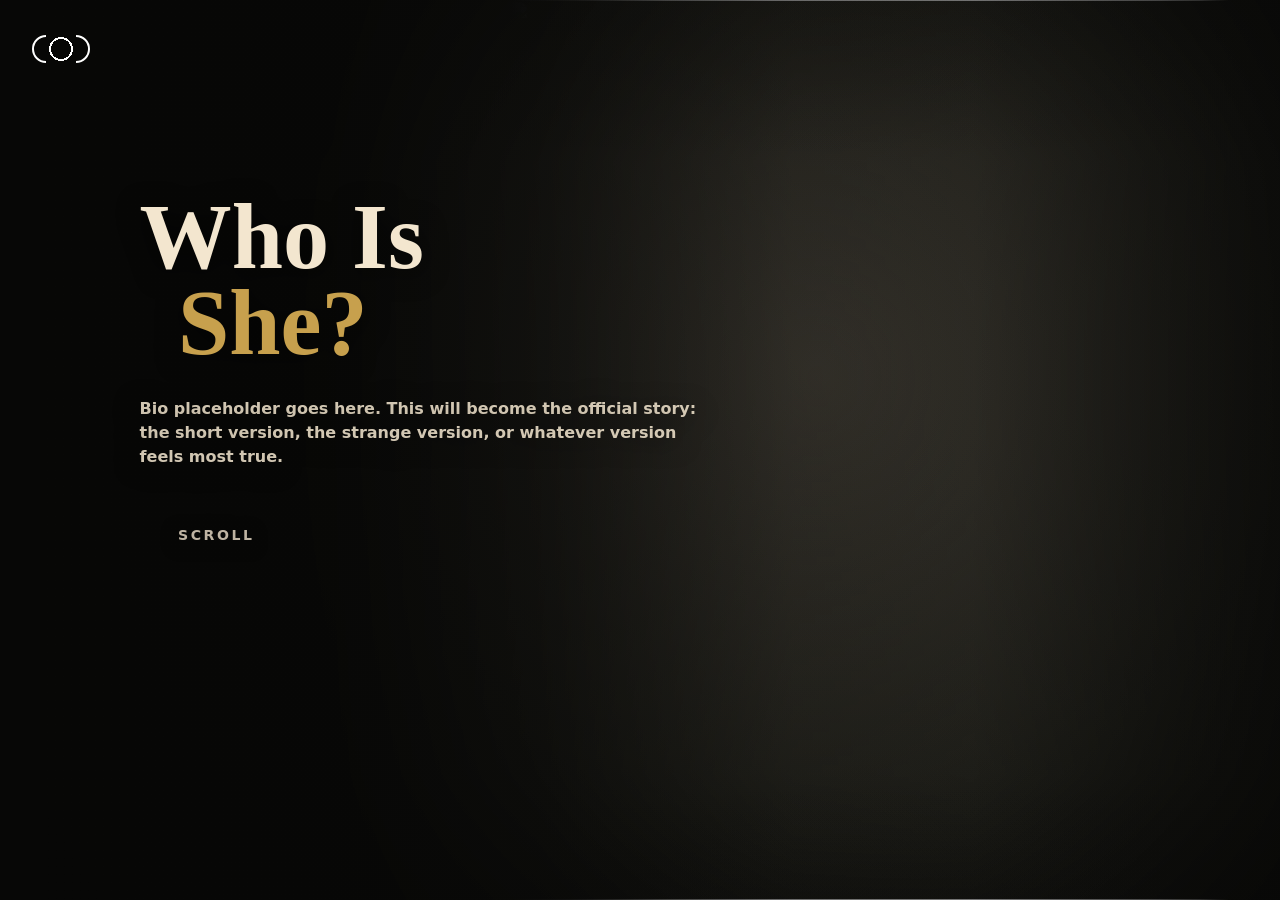
==== about.html @ d3d7ac79 "Make moon menu transparent and update actor gallery" ====
<!DOCTYPE html>
<html lang="en">
<head>
  <meta charset="utf-8"/>
  <meta name="viewport" content="width=device-width, initial-scale=1.0"/>
  <meta name="description" content="About page for Kacey Samiee."/>
  <title>About | Kacey Samiee</title>
  <link rel="stylesheet" href="site.css?v=transparent-moon-20260712"/>
</head>
<body class="solid-page about-page">
  <nav class="home-menu" aria-label="Site navigation">
    <a class="home-icon" href="index.html" aria-label="Home"></a>
    <div class="home-menu-links">
      <a href="actor.html">Actor and Filmmaker</a>
      <a href="mother-of-drones.html">Mother of Drones</a>
      <a href="about.html">About</a>
    </div>
  </nav>
  <div class="about-portrait-bg" aria-hidden="true">
    <img src="assets/about-portrait-primary.png" alt=""/>
  </div>
  <main class="about-landing-main">
    <section class="about-landing-hero" aria-labelledby="about-title">
      <div class="about-heading">
        <h1 id="about-title">
          <span>Who Is</span>
          <span class="gold-text">She?</span>
        </h1>
        <p class="about-placeholder-bio">
          Bio placeholder goes here. This will become the official story: the short version, the strange version, or whatever version feels most true.
        </p>
        <p class="actor-scroll-text about-flash-text">scroll</p>
      </div>
    </section>
  </main>
  <script>
    document.querySelectorAll(".home-menu").forEach(function (menu) {
      menu.addEventListener("mouseenter", function () {
        menu.classList.add("is-open");
      });
      menu.addEventListener("mouseleave", function () {
        menu.classList.remove("is-open");
      });
    });
  </script>
</body>
</html>
---- site.css ----
:root {
  --page: #000000;
  --surface: #080808;
  --ink: #ffffff;
  --muted: #d7d7d7;
  --line: #232323;
  --accent: #ffffff;
  --shadow: 0 24px 70px rgba(0, 0, 0, 0.72);
}

* {
  box-sizing: border-box;
}

html {
  scroll-behavior: smooth;
}

body {
  margin: 0;
  background: var(--page);
  color: var(--ink);
  font-family: Inter, ui-sans-serif, system-ui, -apple-system, BlinkMacSystemFont, "Segoe UI", sans-serif;
}

.solid-page {
  background: #000000;
}

.mother-page {
  min-height: 100vh;
  overflow-x: hidden;
  background: #000000;
}

.actor-page {
  background:
    radial-gradient(circle at 66% 42%, #4b2415 0, #35180e 46%, #160905 100%);
  overflow-x: hidden;
}

a {
  color: inherit;
  text-decoration: none;
}

.site-video-background {
  position: fixed;
  inset: 0;
  z-index: 0;
  overflow: hidden;
  background: var(--page);
  pointer-events: none;
}

.site-video-background::after {
  position: absolute;
  inset: 0;
  content: "";
  background:
    radial-gradient(circle at 50% 28%, rgba(0, 0, 0, 0.08), rgba(0, 0, 0, 0.52) 72%),
    rgba(0, 0, 0, 0.42);
}

.site-video-background iframe,
.site-video-background video {
  position: absolute;
  top: 50%;
  left: 50%;
  z-index: 0;
  min-width: 100vw;
  min-height: 100vh;
  border: 0;
  transform: translate(-50%, -50%);
}

.site-video-background iframe {
  width: 177.78vh;
  height: 56.25vw;
}

.site-video-background video {
  width: 100vw;
  height: 100vh;
  object-fit: cover;
}

.mother-video-background {
  position: fixed;
  inset: 0;
  z-index: 0;
  overflow: hidden;
  background: #000000;
  pointer-events: none;
}

.mother-video-background::after {
  position: absolute;
  inset: 0;
  content: "";
  background: none;
}

.mother-video-background video {
  position: absolute;
  top: 50%;
  left: 50%;
  width: 100vw;
  height: 100vh;
  min-width: 100vw;
  min-height: 100vh;
  object-fit: cover;
  transform: translate(-50%, -50%);
}

.mother-page .subpage-copy {
  max-width: min(900px, 100%);
}

.mother-page .subpage-title {
  white-space: normal;
}

.mother-main {
  width: min(1180px, calc(100% - 32px));
}

.mother-hero {
  position: relative;
  z-index: 1;
}

.mother-scroll-text {
  margin-top: clamp(28px, 5vw, 54px);
}

.mother-bio-section {
  position: relative;
  z-index: 1;
  min-height: 100vh;
  display: grid;
  align-items: center;
  justify-items: end;
  padding: clamp(88px, 12vh, 140px) 0 clamp(72px, 9vw, 110px);
  scroll-margin-top: 0;
  background:
    linear-gradient(90deg, #bb0030 0, #b9002f 40%, #970024 70%, #680017 100%);
}

.mother-bio-section::before {
  position: absolute;
  inset: 0 calc(50% - 50vw);
  z-index: -1;
  content: "";
  background:
    radial-gradient(circle at 25% 42%, rgba(191, 0, 45, 0.46), transparent 46%),
    linear-gradient(90deg, #bd0030 0, #b7002d 42%, #970024 70%, #680017 100%);
}

.mother-bio-section::after {
  position: absolute;
  inset: 0 calc(50% - 50vw);
  z-index: -1;
  content: "";
  background:
    linear-gradient(90deg, transparent 0, transparent 34%, rgba(178, 0, 45, 0.18) 45%, rgba(137, 0, 31, 0.34) 58%, transparent 72%),
    linear-gradient(180deg, rgba(0, 0, 0, 0.12), transparent 20%, transparent 88%, rgba(107, 0, 24, 0.18));
}

.mother-bio-photo {
  position: absolute;
  inset: 0 calc(50% - 50vw);
  z-index: -1;
  display: grid;
  align-items: center;
  justify-items: start;
  overflow: hidden;
  pointer-events: none;
}

.mother-bio-photo img {
  width: auto;
  max-width: min(58vw, 740px);
  height: 100vh;
  object-fit: contain;
  object-position: left center;
  opacity: 0.98;
  -webkit-mask-image:
    linear-gradient(90deg, #000 0, #000 52%, rgba(0, 0, 0, 0.88) 64%, rgba(0, 0, 0, 0.46) 80%, transparent 100%);
  mask-image:
    linear-gradient(90deg, #000 0, #000 52%, rgba(0, 0, 0, 0.88) 64%, rgba(0, 0, 0, 0.46) 80%, transparent 100%);
}

.mother-bio-copy {
  position: relative;
  z-index: 1;
  width: min(540px, 100%);
  margin-right: clamp(30px, 6vw, 82px);
  color: #f3e6cf;
  text-align: left;
  text-shadow: 0 4px 26px rgba(0, 0, 0, 0.82);
}

.mother-bio-copy h2 {
  display: grid;
  gap: 0.02em;
  margin: 0;
  font-family: "Kuinca", "Didot", "Bodoni 72", "Bodoni 72 Display", Georgia, serif;
  font-size: clamp(3.2rem, 7vw, 6.4rem);
  font-weight: 700;
  line-height: 0.84;
}

.mother-bio-copy .gold-text {
  color: #c7a04d;
  transform: translateX(clamp(16px, 3vw, 46px));
}

.mother-bio-copy p {
  width: min(520px, 100%);
  margin: clamp(24px, 4vw, 38px) 0 0;
  color: rgba(243, 230, 207, 0.82);
  font-size: clamp(0.95rem, 1.18vw, 1.08rem);
  font-weight: 600;
  line-height: 1.5;
}

.mother-design-section::before {
  background:
    linear-gradient(180deg, rgba(0, 0, 0, 0.78), rgba(12, 0, 4, 0.94) 24%, rgba(0, 0, 0, 0.9) 100%),
    radial-gradient(circle at 18% 20%, rgba(198, 0, 52, 0.24), transparent 38%),
    radial-gradient(circle at 76% 42%, rgba(199, 160, 77, 0.15), transparent 34%),
    #050001;
}

.mother-design-grid .work-card img {
  object-position: center 24%;
}

.mother-video-tile {
  background:
    linear-gradient(135deg, rgba(198, 0, 52, 0.42), rgba(0, 0, 0, 0.62)),
    url("assets/mother-bio-portrait.png") center 58% / cover;
}

.hekate-hero-section {
  position: relative;
  z-index: 1;
  min-height: 100vh;
  display: grid;
  align-items: start;
  justify-items: start;
  padding: clamp(132px, 22vh, 220px) 0 clamp(36px, 6vw, 72px);
  scroll-margin-top: 0;
}

.hekate-hero-section::before {
  position: absolute;
  inset: 0 calc(50% - 50vw);
  z-index: -1;
  content: "";
  background:
    linear-gradient(90deg, rgba(0, 0, 0, 0.78) 0, rgba(0, 0, 0, 0.44) 38%, rgba(0, 0, 0, 0.1) 66%, rgba(0, 0, 0, 0.66) 100%),
    linear-gradient(180deg, rgba(0, 0, 0, 0.26) 0, rgba(0, 0, 0, 0.08) 46%, rgba(0, 0, 0, 0.84) 100%),
    url("assets/hekates-torch.png") center center / cover,
    #030001;
}

.hekate-hero-copy {
  width: min(760px, 100%);
  margin-left: clamp(52px, 7vw, 96px);
  text-align: left;
  text-shadow: 0 5px 32px rgba(0, 0, 0, 0.88);
}

.hekate-hero-copy h2 {
  display: grid;
  gap: clamp(0.03em, 0.5vw, 0.16em);
  margin: 0;
  color: #f3e6cf;
  font-family: "Kuinca", "Didot", "Bodoni 72", "Bodoni 72 Display", Georgia, serif;
  font-size: clamp(4rem, 9vw, 8.4rem);
  font-weight: 700;
  line-height: 0.84;
  white-space: normal;
}

.hekate-hero-copy h2 span {
  white-space: nowrap;
}

.hekate-hero-copy .gold-text {
  color: #c7a04d;
  transform: translateX(clamp(22px, 4vw, 72px));
}

.hekate-gallery-section::before {
  background:
    linear-gradient(180deg, rgba(0, 0, 0, 0.86), rgba(5, 0, 2, 0.94) 24%, rgba(0, 0, 0, 0.9) 100%),
    radial-gradient(circle at 22% 34%, rgba(198, 0, 52, 0.24), transparent 34%),
    radial-gradient(circle at 78% 22%, rgba(199, 160, 77, 0.18), transparent 30%),
    #030001;
}

.hekate-grid .work-card img {
  object-position: center center;
}

.hekate-video-tile {
  background:
    linear-gradient(135deg, rgba(199, 160, 77, 0.34), rgba(104, 0, 28, 0.5), rgba(0, 0, 0, 0.76)),
    url("assets/hekates-torch.png") center center / cover;
}

main {
  position: relative;
  z-index: 1;
  width: min(1120px, calc(100% - 32px));
  margin: 0 auto;
}

.home-menu {
  position: fixed;
  top: clamp(18px, 4vw, 32px);
  left: clamp(18px, 4vw, 32px);
  z-index: 3;
  padding-bottom: 18px;
}

.home-icon {
  position: relative;
  width: 58px;
  height: 34px;
  display: block;
  border: 0;
  background:
    radial-gradient(circle at 50% 50%, transparent 0 10px, var(--ink) 10px 12px, transparent 12px);
  box-shadow: none;
}

.home-icon::before,
.home-icon::after {
  position: absolute;
  top: 50%;
  width: 24px;
  height: 24px;
  border: 2px solid var(--ink);
  border-radius: 50%;
  content: "";
  transform: translateY(-50%);
}

.home-icon::before {
  left: 0;
  clip-path: inset(0 50% 0 0);
}

.home-icon::after {
  right: 0;
  clip-path: inset(0 0 0 50%);
}

.home-icon:focus-visible {
  outline: 1px solid rgba(243, 230, 207, 0.7);
  outline-offset: 6px;
}

.home-icon:hover::before,
.home-icon:hover::after {
  border-color: var(--muted);
}

.home-icon:hover {
  background:
    radial-gradient(circle at 50% 50%, transparent 0 10px, var(--muted) 10px 12px, transparent 12px);
}

.home-menu-links {
  position: absolute;
  top: 100%;
  left: 0;
  min-width: 220px;
  display: grid;
  gap: 12px;
  opacity: 0;
  pointer-events: none;
  transform: translateY(-6px);
}

.home-menu:hover .home-menu-links,
.home-menu:focus-within .home-menu-links,
.home-menu.is-open .home-menu-links {
  opacity: 1;
  pointer-events: auto;
  transform: translateY(0);
}

.home-menu-links a {
  color: var(--ink);
  font-size: 1rem;
  font-weight: 650;
  text-shadow: 0 2px 16px rgba(0, 0, 0, 0.78);
  white-space: nowrap;
}

.home-menu-links a:hover,
.home-menu-links a:focus {
  color: var(--muted);
}

.nav {
  min-height: auto;
  display: flex;
  align-items: center;
  justify-content: center;
  margin-top: clamp(18px, 2.8vw, 30px);
  width: min(720px, 100%);
  margin-right: auto;
  margin-left: auto;
}

.nav-links {
  width: 100%;
  display: flex;
  align-items: flex-start;
  justify-content: space-between;
  gap: clamp(26px, 6vw, 92px);
}

.nav-links a {
  position: relative;
  justify-content: center;
  width: clamp(118px, 20vw, 204px);
  height: 30px;
  display: inline-flex;
  align-items: center;
  color: var(--ink);
  font-size: clamp(0.86rem, 1.25vw, 1rem);
  font-weight: 700;
  letter-spacing: 0.18em;
  text-shadow: 0 2px 16px rgba(0, 0, 0, 0.78);
  text-transform: lowercase;
}

.swap-link .hover-label {
  position: absolute;
  z-index: 2;
  opacity: 0;
  pointer-events: none;
  white-space: nowrap;
}

.swap-link:not(.reveal-link):hover .default-label,
.swap-link:not(.reveal-link):focus .default-label,
.swap-link:not(.reveal-link).is-hovered .default-label {
  opacity: 0;
}

.swap-link:hover .hover-label,
.swap-link:focus .hover-label,
.swap-link.is-hovered .hover-label {
  opacity: 1;
}

.nav-links a:hover {
  color: var(--muted);
}

.hero {
  min-height: 100vh;
  display: grid;
  grid-template-columns: 1fr;
  align-items: start;
  justify-items: center;
  padding: clamp(94px, 16vh, 158px) 0 clamp(36px, 6vw, 72px);
  text-align: center;
}

.hero-copy {
  width: 100%;
  max-width: 920px;
  text-shadow: 0 3px 24px rgba(0, 0, 0, 0.82);
}

.home-title {
  display: grid;
  justify-items: center;
  width: fit-content;
  margin-right: auto;
  margin-left: auto;
  gap: clamp(5px, 0.8vw, 11px);
  white-space: normal;
}

.home-title-first {
  font-size: clamp(4.5rem, 10.5vw, 10rem);
  line-height: 0.88;
  transform: none;
}

.home-title-last {
  justify-self: end;
  font-size: clamp(2rem, 4.2vw, 4.2rem);
  line-height: 1;
  transform: translateX(clamp(-84px, -6vw, -34px));
}

h1 {
  margin-top: 0;
}

h1 {
  margin-bottom: 0;
  font-family: "Kuinca", "Didot", "Bodoni 72", "Bodoni 72 Display", Georgia, serif;
  font-size: clamp(2.8rem, 8vw, 7rem);
  font-feature-settings: "liga" 1, "dlig" 1;
  font-kerning: normal;
  line-height: 0.88;
  letter-spacing: 0;
  white-space: nowrap;
}

h1 > span {
  display: inline-block;
}

.subpage {
  min-height: 100vh;
  display: grid;
  align-items: start;
  justify-items: center;
  padding: clamp(110px, 19vh, 190px) 0 clamp(36px, 6vw, 72px);
  text-align: center;
}

.subpage-copy {
  width: 100%;
  max-width: 900px;
  text-shadow: 0 3px 24px rgba(0, 0, 0, 0.82);
}

.subpage-title {
  margin: 0;
}

.subpage-menu {
  width: min(620px, 100%);
  display: flex;
  align-items: center;
  justify-content: space-between;
  gap: clamp(24px, 6vw, 90px);
  margin: clamp(24px, 4vw, 38px) auto 0;
}

.subpage-menu a {
  color: var(--ink);
  font-size: clamp(1.05rem, 1.9vw, 1.35rem);
  font-weight: 650;
  text-shadow: 0 2px 16px rgba(0, 0, 0, 0.78);
  text-transform: lowercase;
  white-space: nowrap;
}

.subpage-menu a:hover {
  color: var(--muted);
}

.about-page {
  min-height: 100vh;
  overflow-x: hidden;
  background:
    radial-gradient(circle at 50% 14%, rgba(77, 72, 58, 0.18), transparent 38%),
    #000000;
}

.about-page main {
  width: min(1260px, calc(100% - 32px));
}

.about-bio-stage {
  min-height: 100vh;
  display: grid;
  grid-template-rows: auto auto 1fr;
  gap: clamp(24px, 4vw, 38px);
  padding: clamp(108px, 14vh, 156px) 0 clamp(42px, 7vw, 84px);
}

.about-intro {
  position: relative;
  z-index: 60;
  text-align: center;
  text-shadow: 0 3px 24px rgba(0, 0, 0, 0.82);
}

.about-bio-options {
  position: relative;
  z-index: 50;
  min-height: clamp(430px, 56vh, 620px);
  display: flex;
  align-items: flex-start;
  justify-content: center;
  gap: clamp(24px, 6vw, 90px);
}

.about-bio-option {
  position: relative;
  z-index: 5;
  min-height: auto;
  display: block;
  outline: 0;
}

.about-bio-options:has(.about-bio-professional.is-active) .about-bio-professional,
.about-bio-options:has(.about-bio-unhinged.is-active) .about-bio-unhinged {
  z-index: 70;
}

.about-bio-options:has(.about-bio-professional.is-active) .about-bio-unhinged,
.about-bio-options:has(.about-bio-unhinged.is-active) .about-bio-professional {
  z-index: 80;
}

.about-bio-option h2 {
  position: relative;
  z-index: 100;
  width: auto;
  margin: 0;
  color: var(--ink);
  font-family: Inter, ui-sans-serif, system-ui, -apple-system, BlinkMacSystemFont, "Segoe UI", sans-serif;
  font-size: clamp(1.05rem, 1.9vw, 1.35rem);
  font-weight: 650;
  line-height: 1.2;
  text-align: center;
  text-shadow: 0 2px 16px rgba(0, 0, 0, 0.96), 0 0 2px rgba(0, 0, 0, 0.9);
  text-transform: lowercase;
  white-space: nowrap;
  transition: color 180ms ease, opacity 180ms ease;
}

.about-bio-option:hover,
.about-bio-option:focus-within,
.about-bio-option:focus {
  z-index: 5;
}

.about-bio-option:hover h2,
.about-bio-option:focus-within h2,
.about-bio-option:focus h2 {
  color: var(--muted);
}

.about-bio-options:has(.about-bio-professional:hover) .about-bio-unhinged h2,
.about-bio-options:has(.about-bio-professional:focus) .about-bio-unhinged h2,
.about-bio-options:has(.about-bio-professional:focus-within) .about-bio-unhinged h2 {
  opacity: 1;
}

.about-bio-options:has(.about-bio-unhinged:hover) .about-bio-professional h2,
.about-bio-options:has(.about-bio-unhinged:focus) .about-bio-professional h2,
.about-bio-options:has(.about-bio-unhinged:focus-within) .about-bio-professional h2 {
  opacity: 1;
}

.about-bio-reveal {
  position: fixed;
  top: 0;
  right: 0;
  bottom: 0;
  left: 0;
  z-index: -1;
  display: grid;
  grid-template-columns: minmax(0, 1fr) minmax(0, 1fr);
  align-items: center;
  gap: clamp(34px, 6vw, 86px);
  padding: 0 max(24px, calc(50vw - 630px));
  opacity: 0;
  pointer-events: none;
  transition: opacity 240ms ease;
}

.about-bio-reveal::before,
.about-bio-reveal::after {
  position: absolute;
  z-index: -1;
  content: "";
  pointer-events: none;
}

.about-bio-reveal::before {
  inset: 0;
}

.about-bio-reveal::after {
  inset: 0;
}

.about-bio-professional .about-bio-reveal::before {
  background:
    radial-gradient(circle at 22% 44%, rgba(65, 62, 52, 0.9) 0, rgba(42, 40, 34, 0.82) 38%, rgba(17, 16, 14, 0.94) 70%, rgba(0, 0, 0, 0.98) 100%);
}

.about-bio-professional .about-bio-reveal::after {
  background:
    linear-gradient(90deg, rgba(0, 0, 0, 0.06) 0, rgba(0, 0, 0, 0.03) 34%, rgba(0, 0, 0, 0.42) 48%, rgba(0, 0, 0, 0.9) 78%, #000000 100%),
    linear-gradient(180deg, rgba(0, 0, 0, 0.16), transparent 20%, transparent 82%, rgba(0, 0, 0, 0.56));
}

.about-bio-unhinged .about-bio-reveal::before {
  background:
    radial-gradient(circle at 78% 42%, rgba(88, 84, 65, 0.78) 0, rgba(50, 55, 43, 0.78) 34%, rgba(24, 30, 23, 0.9) 62%, rgba(9, 12, 9, 0.98) 100%),
    linear-gradient(90deg, #080907 0, #11150f 34%, #252a20 58%, #303525 76%, #151912 100%);
}

.about-bio-unhinged .about-bio-reveal::after {
  background:
    linear-gradient(90deg, rgba(8, 9, 7, 0.96) 0, rgba(13, 16, 12, 0.72) 24%, rgba(21, 27, 20, 0.18) 48%, rgba(24, 29, 22, 0.08) 74%, rgba(8, 10, 8, 0.36) 100%),
    linear-gradient(180deg, rgba(0, 0, 0, 0.2), transparent 20%, transparent 82%, rgba(0, 0, 0, 0.42));
}

.about-bio-option:hover .about-bio-reveal,
.about-bio-option:focus-within .about-bio-reveal,
.about-bio-option:focus .about-bio-reveal {
  opacity: 1;
}

.about-bio-options .about-bio-option .about-bio-reveal,
.about-bio-options:has(.about-bio-option.is-active) .about-bio-option .about-bio-reveal {
  opacity: 0;
}

.about-bio-options .about-bio-option.is-active .about-bio-reveal,
.about-bio-options:has(.about-bio-professional.is-active) .about-bio-professional .about-bio-reveal,
.about-bio-options:has(.about-bio-unhinged.is-active) .about-bio-unhinged .about-bio-reveal {
  opacity: 1;
}

.about-bio-option.is-active h2 {
  color: var(--muted);
}

.about-bio-options:has(.about-bio-professional:hover) .about-bio-unhinged .about-bio-reveal,
.about-bio-options:has(.about-bio-professional:focus) .about-bio-unhinged .about-bio-reveal,
.about-bio-options:has(.about-bio-professional:focus-within) .about-bio-unhinged .about-bio-reveal,
.about-bio-options:has(.about-bio-unhinged:hover) .about-bio-professional .about-bio-reveal,
.about-bio-options:has(.about-bio-unhinged:focus) .about-bio-professional .about-bio-reveal,
.about-bio-options:has(.about-bio-unhinged:focus-within) .about-bio-professional .about-bio-reveal {
  opacity: 0;
}

.about-bio-options:has(.about-bio-unhinged:hover) .about-bio-unhinged .about-bio-reveal,
.about-bio-options:has(.about-bio-unhinged:focus) .about-bio-unhinged .about-bio-reveal,
.about-bio-options:has(.about-bio-unhinged:focus-within) .about-bio-unhinged .about-bio-reveal {
  opacity: 1;
}

.about-bio-options:has(.about-bio-professional:hover) .about-bio-professional .about-bio-reveal {
  opacity: 1;
}

.about-bio-options:has(.about-bio-professional:hover) .about-bio-unhinged .about-bio-reveal {
  opacity: 0;
}

.about-bio-options:has(.about-bio-unhinged:hover) .about-bio-professional .about-bio-reveal {
  opacity: 0;
}

.about-bio-options:has(.about-bio-professional.is-active) .about-bio-professional .about-bio-reveal,
.about-bio-options:has(.about-bio-unhinged.is-active) .about-bio-unhinged .about-bio-reveal {
  opacity: 1;
}

.about-bio-options:has(.about-bio-professional.is-active) .about-bio-unhinged .about-bio-reveal,
.about-bio-options:has(.about-bio-unhinged.is-active) .about-bio-professional .about-bio-reveal {
  opacity: 0;
}

.about-bio-reveal img {
  position: relative;
  z-index: 1;
  width: min(60vw, 780px);
  height: 100vh;
  display: block;
  object-fit: cover;
  filter: drop-shadow(0 24px 56px rgba(0, 0, 0, 0.58));
}

.about-bio-professional .about-bio-reveal img {
  object-position: center 0;
  transform: translateY(clamp(58px, 9vh, 92px));
  -webkit-mask-image:
    linear-gradient(90deg, transparent 0, rgba(0, 0, 0, 0.18) 8%, rgba(0, 0, 0, 0.86) 20%, #000 34%, #000 72%, rgba(0, 0, 0, 0.56) 88%, transparent 100%);
  mask-image:
    linear-gradient(90deg, transparent 0, rgba(0, 0, 0, 0.18) 8%, rgba(0, 0, 0, 0.86) 20%, #000 34%, #000 72%, rgba(0, 0, 0, 0.56) 88%, transparent 100%);
}

.about-bio-copy {
  position: relative;
  z-index: 2;
  width: min(430px, 100%);
  align-self: center;
  padding: clamp(120px, 18vh, 180px) 0 0;
  color: rgba(243, 230, 207, 0.88);
  font-size: clamp(1rem, 1.5vw, 1.2rem);
  font-weight: 600;
  line-height: 1.58;
  text-shadow: 0 3px 20px rgba(0, 0, 0, 0.78);
}

.about-bio-professional .about-bio-reveal img {
  justify-self: start;
}

.about-bio-professional:hover h2,
.about-bio-professional:focus-within h2,
.about-bio-professional:focus h2 {
  text-align: center;
}

.about-bio-professional .about-bio-copy {
  justify-self: end;
  text-align: left;
}

.about-bio-unhinged .about-bio-reveal {
  grid-template-columns: minmax(320px, 1fr) minmax(280px, 0.92fr);
}

.about-bio-unhinged .about-bio-reveal img {
  grid-column: 2;
  justify-self: end;
  width: min(58vw, 740px);
  object-position: center 42%;
  -webkit-mask-image:
    linear-gradient(90deg, transparent 0, rgba(0, 0, 0, 0.42) 8%, rgba(0, 0, 0, 0.9) 20%, #000 34%, #000 88%, rgba(0, 0, 0, 0.78) 96%, transparent 100%);
  mask-image:
    linear-gradient(90deg, transparent 0, rgba(0, 0, 0, 0.42) 8%, rgba(0, 0, 0, 0.9) 20%, #000 34%, #000 88%, rgba(0, 0, 0, 0.78) 96%, transparent 100%);
}

.about-bio-unhinged:hover h2,
.about-bio-unhinged:focus-within h2,
.about-bio-unhinged:focus h2 {
  text-align: center;
}

.about-bio-unhinged .about-bio-copy {
  grid-column: 1;
  grid-row: 1;
  justify-self: start;
  text-align: right;
}

.about-main {
  width: min(1260px, calc(100% - 32px));
}

.about-scroll-section {
  position: relative;
  min-height: 100vh;
  display: grid;
  grid-template-columns: minmax(0, 1fr) minmax(320px, 0.86fr);
  align-items: center;
  gap: clamp(34px, 6vw, 92px);
  padding: clamp(112px, 16vh, 170px) 0 clamp(64px, 8vw, 100px);
  overflow: hidden;
  isolation: isolate;
  scroll-margin-top: 0;
}

.about-scroll-section::before,
.about-scroll-section::after {
  position: absolute;
  inset: 0 calc(50% - 50vw);
  z-index: -2;
  content: "";
  pointer-events: none;
}

.about-scroll-section::after {
  z-index: -1;
}

.about-scroll-photo {
  position: absolute;
  inset: 0 calc(50% - 50vw);
  z-index: 1;
  display: grid;
  align-items: center;
  overflow: hidden;
  background-repeat: no-repeat;
  pointer-events: none;
}

.about-scroll-photo img {
  height: 100vh;
  display: block;
  object-fit: cover;
  opacity: 0.98;
}

.about-scroll-copy {
  position: relative;
  z-index: 2;
  width: min(480px, 100%);
  color: #f3e6cf;
  text-align: left;
  text-shadow: 0 4px 26px rgba(0, 0, 0, 0.82);
}

.about-scroll-copy h1,
.about-scroll-copy h2 {
  display: grid;
  gap: 0.02em;
  margin: 0;
  font-family: "Kuinca", "Didot", "Bodoni 72", "Bodoni 72 Display", Georgia, serif;
  color: #f3e6cf;
  font-size: clamp(3.5rem, 7.8vw, 7.2rem);
  font-weight: 700;
  line-height: 0.84;
  white-space: normal;
}

.about-scroll-copy h1 {
  max-width: min(620px, 100%);
}

.about-hero-title {
  position: absolute;
  top: clamp(92px, 13vh, 128px);
  left: max(16px, calc(50% - min(50vw, 630px)));
  z-index: 3;
  width: min(58vw, 760px);
  margin: 0;
  color: #f3e6cf;
  font-family: "Kuinca", "Didot", "Bodoni 72", "Bodoni 72 Display", Georgia, serif;
  font-size: clamp(3.5rem, 7.8vw, 7.2rem);
  font-weight: 700;
  line-height: 0.84;
  text-align: center;
  text-shadow: 0 4px 26px rgba(0, 0, 0, 0.82);
  white-space: normal;
}

.about-scroll-copy h2 span {
  white-space: nowrap;
}

.about-scroll-copy .gold-text {
  color: #c7a04d;
  transform: translateX(clamp(18px, 3vw, 54px));
}

.about-scroll-copy p {
  width: min(430px, 100%);
  margin: clamp(24px, 4vw, 38px) 0 0;
  color: rgba(243, 230, 207, 0.84);
  font-size: clamp(1rem, 1.45vw, 1.18rem);
  font-weight: 650;
  line-height: 1.55;
}

.about-scroll-text {
  margin-top: clamp(30px, 5vw, 54px);
  margin-left: 0;
}

.about-professional-section {
  justify-items: end;
}

.about-professional-section::before {
  background:
    linear-gradient(90deg, #1a1b16 0, #1b1c17 42%, #171813 58%, #0d0d0b 74%, #000000 100%);
}

.about-professional-section::after {
  background:
    linear-gradient(90deg, rgba(26, 27, 22, 0.02) 0, rgba(26, 27, 22, 0.02) 48%, rgba(0, 0, 0, 0.26) 68%, rgba(0, 0, 0, 0.94) 88%, #000000 100%);
}

.about-professional-section .about-scroll-photo {
  inset: 0 auto 0 calc(50% - 50vw);
  width: min(62vw, 860px);
  align-items: start;
  justify-items: start;
  background-image: url("assets/about-portrait-primary.png");
  background-position: left top;
  background-size: cover;
}

.about-professional-section .about-scroll-photo img {
  width: auto;
  max-width: min(56vw, 760px);
  height: 100vh;
  margin-left: 0;
  object-fit: contain;
  object-position: left top;
  -webkit-mask-image:
    linear-gradient(90deg, #000 0, #000 74%, rgba(0, 0, 0, 0.76) 86%, transparent 100%);
  mask-image:
    linear-gradient(90deg, #000 0, #000 74%, rgba(0, 0, 0, 0.76) 86%, transparent 100%);
}

.about-professional-section .about-scroll-copy {
  grid-column: 2;
  justify-self: end;
  margin-right: clamp(20px, 4vw, 58px);
}

.about-professional-section .about-scroll-copy h1 .gold-text {
  color: #c7a04d;
  transform: translateX(clamp(16px, 2.6vw, 42px));
}

.about-facts-section {
  grid-template-columns: minmax(320px, 0.86fr) minmax(0, 1fr);
  justify-items: start;
  text-align: left;
}

.about-facts-section::before {
  background:
    linear-gradient(90deg, #000000 0, #090907 24%, #151510 42%, #1d1d18 66%, #1b1c17 100%);
}

.about-facts-section::after {
  background:
    linear-gradient(90deg, #000000 0, rgba(0, 0, 0, 0.88) 18%, rgba(0, 0, 0, 0.34) 38%, rgba(27, 28, 23, 0.04) 62%, rgba(27, 28, 23, 0.14) 100%);
}

.about-facts-section .about-scroll-photo {
  inset: 0 calc(50% - 50vw) 0 auto;
  width: min(62vw, 860px);
  align-items: start;
  justify-items: end;
  background-image: url("assets/about-portrait-primary.png");
  background-position: right top;
  background-size: cover;
}

.about-facts-section .about-scroll-photo img {
  width: auto;
  max-width: min(56vw, 760px);
  height: 100vh;
  margin-right: 0;
  object-fit: contain;
  object-position: right top;
  -webkit-mask-image:
    linear-gradient(90deg, transparent 0, rgba(0, 0, 0, 0.76) 14%, #000 26%, #000 100%);
  mask-image:
    linear-gradient(90deg, transparent 0, rgba(0, 0, 0, 0.76) 14%, #000 26%, #000 100%);
}

.about-facts-section .about-scroll-copy {
  grid-column: 1;
  width: min(480px, 100%);
  justify-self: start;
  margin-left: clamp(20px, 4vw, 58px);
  text-align: left;
}

.about-facts-section .about-scroll-copy p {
  margin-right: 0;
  margin-left: 0;
}

.about-unhinged-section {
  grid-template-columns: minmax(0, 1fr) minmax(320px, 0.86fr);
  justify-items: end;
}

.about-unhinged-section::before {
  background: #000000;
}

.about-unhinged-section::after {
  background: none;
}

.about-unhinged-section .about-scroll-photo {
  inset: 0 auto 0 calc(50% - 50vw);
  width: min(58vw, 740px);
  justify-items: start;
  background: #000000;
}

.about-unhinged-section .about-scroll-photo img {
  width: min(58vw, 740px);
  object-position: center 42%;
  -webkit-mask-image: none;
  mask-image: none;
}

.about-unhinged-section .about-scroll-copy {
  grid-column: 2;
  justify-self: end;
  width: min(480px, calc(50vw - 64px));
  margin-right: clamp(20px, 4vw, 58px);
  padding: 0;
  background: transparent;
  text-align: left;
}

.about-unhinged-section .about-scroll-copy h2 {
  font-size: clamp(2.8rem, 4.9vw, 4.8rem);
}

.about-unhinged-section .about-scroll-copy .gold-text {
  justify-self: start;
  transform: none;
}

.about-unhinged-section .about-scroll-copy p {
  margin-right: auto;
  margin-left: 0;
}

.about-nebula-section {
  grid-template-columns: minmax(320px, 0.86fr) minmax(0, 1fr);
  justify-items: start;
}

.about-nebula-section::before {
  background:
    radial-gradient(circle at 72% 42%, rgba(82, 78, 64, 0.64), transparent 38%),
    radial-gradient(circle at 28% 48%, rgba(28, 52, 44, 0.42), transparent 42%),
    linear-gradient(240deg, #050605 0, #10130e 46%, #000000 100%);
}

.about-nebula-section::after {
  background:
    linear-gradient(90deg, #000000 0, rgba(0, 0, 0, 0.6) 36%, rgba(0, 0, 0, 0.12) 64%, rgba(0, 0, 0, 0.08) 100%),
    linear-gradient(180deg, rgba(0, 0, 0, 0.5), transparent 22%, transparent 80%, rgba(0, 0, 0, 0.64));
}

.about-nebula-section .about-scroll-photo {
  inset: 0 calc(50% - 50vw) 0 auto;
  width: min(64vw, 820px);
  justify-items: end;
  background:
    radial-gradient(circle at 52% 44%, rgba(82, 78, 64, 0.4), transparent 42%),
    #050605;
}

.about-nebula-section .about-scroll-photo img {
  width: min(64vw, 820px);
  object-position: center center;
  -webkit-mask-image: none;
  mask-image: none;
}

.about-nebula-section .about-scroll-copy {
  grid-column: 1;
  justify-self: start;
  margin-left: clamp(20px, 4vw, 58px);
}

.actor-portrait-bg {
  position: fixed;
  inset: 0;
  z-index: 0;
  display: grid;
  align-items: center;
  justify-items: end;
  pointer-events: none;
}

.actor-portrait-bg::before,
.actor-portrait-bg::after {
  position: absolute;
  inset: 0;
  content: "";
}

.actor-portrait-bg::before {
  background:
    radial-gradient(circle at 67% 42%, rgba(89, 43, 25, 0.62) 0, rgba(57, 26, 15, 0.42) 48%, rgba(22, 9, 5, 0.96) 100%);
}

.actor-portrait-bg::after {
  background:
    linear-gradient(90deg, #160905 0, rgba(22, 9, 5, 0.96) 26%, rgba(22, 9, 5, 0.7) 42%, rgba(22, 9, 5, 0.18) 58%, rgba(22, 9, 5, 0.08) 76%, rgba(22, 9, 5, 0.76)),
    linear-gradient(180deg, rgba(22, 9, 5, 0.48), transparent 18%, transparent 86%, rgba(22, 9, 5, 0.38));
}

.actor-portrait-bg img {
  width: min(60vw, 720px);
  height: 100vh;
  margin-right: clamp(8px, 4vw, 72px);
  object-fit: cover;
  object-position: center 18%;
  opacity: 0.96;
  -webkit-mask-image:
    linear-gradient(90deg, transparent 0, rgba(0, 0, 0, 0.18) 8%, rgba(0, 0, 0, 0.84) 22%, #000 36%, #000 88%, rgba(0, 0, 0, 0.72) 96%, transparent 100%);
  mask-image:
    linear-gradient(90deg, transparent 0, rgba(0, 0, 0, 0.18) 8%, rgba(0, 0, 0, 0.84) 22%, #000 36%, #000 88%, rgba(0, 0, 0, 0.72) 96%, transparent 100%);
}

.actor-hero {
  min-height: 100vh;
  display: grid;
  align-items: start;
  justify-items: start;
  padding: clamp(132px, 22vh, 220px) 0 clamp(36px, 6vw, 72px);
}

.actor-heading {
  position: relative;
  z-index: 1;
  width: min(760px, 100%);
  margin-left: clamp(52px, 7vw, 96px);
  text-align: left;
  text-shadow: 0 4px 26px rgba(0, 0, 0, 0.74);
}

.actor-heading h1 {
  display: grid;
  gap: clamp(0.03em, 0.5vw, 0.16em);
  margin: 0;
  color: #f3e6cf;
  line-height: 0.86;
  white-space: normal;
}

.actor-heading h1 span {
  white-space: nowrap;
}

.actor-heading .filmmaker-line {
  color: #c7a04d;
  font-size: clamp(2.4rem, 5.2vw, 6rem);
  transform: translateX(clamp(32px, 5vw, 84px));
}

.actor-heading .screen-line {
  color: #f3e6cf;
  font-size: clamp(2rem, 4.3vw, 5rem);
}

.actor-heading .stage-line {
  color: #f3e6cf;
  font-size: clamp(2.25rem, 4.9vw, 5.7rem);
  transform: translateX(clamp(14px, 2.8vw, 48px));
}

.actor-heading .gold-text {
  color: #c7a04d;
}

.actor-intro-bio {
  width: min(640px, 100%);
  margin: clamp(24px, 3vw, 34px) 0 0;
  color: rgba(243, 230, 207, 0.86);
  font-size: clamp(0.95rem, 1.08vw, 1.08rem);
  font-weight: 600;
  line-height: 1.5;
}

.actor-main {
  width: min(1180px, calc(100% - 32px));
}

.actor-scroll-text {
  display: inline-block;
  margin-top: clamp(30px, 5vw, 58px);
  margin-left: clamp(20px, 3vw, 48px);
  color: rgba(243, 230, 207, 0.78);
  font-size: clamp(0.84rem, 1.1vw, 1rem);
  font-weight: 700;
  letter-spacing: 0.18em;
  text-transform: uppercase;
  text-shadow: 0 3px 18px rgba(0, 0, 0, 0.76);
  animation: text-cue-breathe 2.8s ease-in-out infinite;
}

.actor-scroll-text:hover,
.actor-scroll-text:focus {
  color: #c7a04d;
}

@keyframes text-cue-breathe {
  0%,
  100% {
    opacity: 0.54;
  }

  50% {
    opacity: 1;
  }
}

.actor-bio-section {
  position: relative;
  z-index: 1;
  min-height: 100vh;
  display: grid;
  align-items: center;
  justify-items: start;
  padding: clamp(100px, 14vh, 150px) 0 clamp(72px, 10vw, 120px);
  scroll-margin-top: 0;
}

.actor-bio-section::before {
  position: absolute;
  inset: 0 calc(50% - 50vw);
  z-index: -1;
  content: "";
  background:
    linear-gradient(90deg, rgba(22, 9, 5, 0.98) 0, rgba(22, 9, 5, 0.88) 38%, rgba(22, 9, 5, 0.44) 58%, rgba(0, 0, 0, 0.9) 100%),
    radial-gradient(circle at 74% 42%, rgba(83, 41, 25, 0.46), transparent 42%),
    #120704;
}

.actor-bio-copy {
  width: min(680px, 100%);
  margin-left: clamp(52px, 7vw, 96px);
  color: #f3e6cf;
  text-align: left;
  text-shadow: 0 4px 26px rgba(0, 0, 0, 0.78);
}

.actor-bio-copy h2 {
  display: grid;
  gap: 0.02em;
  margin: 0;
  font-family: "Kuinca", "Didot", "Bodoni 72", "Bodoni 72 Display", Georgia, serif;
  color: #f3e6cf;
  font-size: clamp(3.4rem, 7.2vw, 7rem);
  font-weight: 700;
  line-height: 0.84;
}

.actor-bio-copy .gold-text {
  color: #c7a04d;
  transform: translateX(clamp(18px, 3vw, 54px));
}

.actor-bio-copy p {
  width: min(620px, 100%);
  margin: clamp(24px, 4vw, 38px) 0 0;
  color: rgba(243, 230, 207, 0.84);
  font-size: clamp(0.98rem, 1.25vw, 1.12rem);
  font-weight: 600;
  line-height: 1.55;
}

.actor-bio-scroll-text {
  margin-left: 0;
}

.about-page {
  min-height: 100vh;
  overflow-x: hidden;
  background:
    radial-gradient(circle at 64% 40%, #33302a 0, #1d1d18 48%, #070706 100%);
}

.about-portrait-bg {
  position: fixed;
  inset: 0;
  z-index: 0;
  display: grid;
  align-items: center;
  justify-items: end;
  pointer-events: none;
}

.about-portrait-bg::before,
.about-portrait-bg::after {
  position: absolute;
  inset: 0;
  content: "";
}

.about-portrait-bg::before {
  background:
    radial-gradient(circle at 64% 42%, rgba(58, 55, 47, 0.54) 0, rgba(30, 30, 25, 0.32) 48%, rgba(7, 7, 6, 0.92) 100%);
}

.about-portrait-bg::after {
  background:
    linear-gradient(90deg, #070706 0, rgba(7, 7, 6, 0.94) 26%, rgba(7, 7, 6, 0.68) 42%, rgba(7, 7, 6, 0.14) 62%, rgba(7, 7, 6, 0.08) 76%, rgba(7, 7, 6, 0.72)),
    linear-gradient(180deg, rgba(7, 7, 6, 0.36), transparent 18%, transparent 86%, rgba(7, 7, 6, 0.34));
}

.about-portrait-bg img {
  width: min(60vw, 720px);
  height: 100vh;
  margin-right: clamp(8px, 4vw, 72px);
  object-fit: cover;
  object-position: center top;
  opacity: 0.98;
  -webkit-mask-image:
    linear-gradient(90deg, transparent 0, rgba(0, 0, 0, 0.18) 8%, rgba(0, 0, 0, 0.84) 22%, #000 36%, #000 90%, rgba(0, 0, 0, 0.74) 96%, transparent 100%);
  mask-image:
    linear-gradient(90deg, transparent 0, rgba(0, 0, 0, 0.18) 8%, rgba(0, 0, 0, 0.84) 22%, #000 36%, #000 90%, rgba(0, 0, 0, 0.74) 96%, transparent 100%);
}

.about-page .about-landing-main {
  width: min(1180px, calc(100% - 32px));
}

.about-landing-hero {
  min-height: 100vh;
  display: grid;
  align-items: start;
  justify-items: start;
  padding: clamp(132px, 22vh, 220px) 0 clamp(36px, 6vw, 72px);
}

.about-heading {
  position: relative;
  z-index: 1;
  width: min(760px, 100%);
  margin-left: clamp(52px, 7vw, 96px);
  color: #f3e6cf;
  text-align: left;
  text-shadow: 0 4px 26px rgba(0, 0, 0, 0.74);
}

.about-heading h1 {
  display: grid;
  gap: clamp(0.03em, 0.5vw, 0.16em);
  margin: 0;
  color: #f3e6cf;
  font-family: "Kuinca", "Didot", "Bodoni 72", "Bodoni 72 Display", Georgia, serif;
  font-size: clamp(3.4rem, 7.2vw, 7rem);
  font-weight: 700;
  line-height: 0.86;
  white-space: normal;
}

.about-heading h1 span {
  white-space: nowrap;
}

.about-heading .gold-text {
  color: #c7a04d;
  transform: translateX(clamp(18px, 3vw, 54px));
}

.about-placeholder-bio {
  width: min(560px, 100%);
  margin: clamp(24px, 3vw, 34px) 0 0;
  color: rgba(243, 230, 207, 0.86);
  font-size: clamp(1rem, 1.18vw, 1.16rem);
  font-weight: 600;
  line-height: 1.5;
}

.about-flash-text {
  margin-bottom: 0;
}

.actor-gallery-section {
  position: relative;
  z-index: 1;
  min-height: 100vh;
  display: grid;
  grid-template-columns: minmax(260px, 0.8fr) minmax(320px, 1.2fr);
  align-items: start;
  gap: clamp(34px, 6vw, 90px);
  padding: clamp(96px, 14vh, 150px) 0 clamp(72px, 10vw, 120px);
  scroll-margin-top: 40px;
}

.actor-gallery-section::before {
  position: absolute;
  inset: 0 calc(50% - 50vw);
  z-index: -1;
  content: "";
  background:
    linear-gradient(180deg, rgba(22, 9, 5, 0.06), rgba(0, 0, 0, 0.72) 18%, rgba(0, 0, 0, 0.82) 100%),
    radial-gradient(circle at 78% 34%, rgba(83, 41, 25, 0.68), transparent 42%),
    #050505;
}

.work-section::before {
  background:
    linear-gradient(180deg, rgba(0, 0, 0, 0.76), rgba(13, 6, 4, 0.92) 24%, rgba(0, 0, 0, 0.88) 100%),
    radial-gradient(circle at 22% 24%, rgba(199, 160, 77, 0.18), transparent 34%),
    radial-gradient(circle at 82% 44%, rgba(83, 41, 25, 0.56), transparent 42%),
    #050505;
}

.scroll-gallery-heading {
  position: sticky;
  top: clamp(92px, 14vh, 140px);
  text-align: left;
  text-shadow: 0 4px 28px rgba(0, 0, 0, 0.82);
}

.scroll-gallery-heading h2 {
  display: grid;
  gap: 0.02em;
  margin: 0;
  font-family: "Kuinca", "Didot", "Bodoni 72", "Bodoni 72 Display", Georgia, serif;
  color: #f3e6cf;
  font-size: clamp(3.2rem, 7.2vw, 7rem);
  line-height: 0.83;
  font-weight: 700;
  white-space: normal;
}

.scroll-gallery-heading h2 span {
  white-space: nowrap;
}

.scroll-gallery-heading .gold-text {
  color: #c7a04d;
  transform: translateX(clamp(20px, 4vw, 66px));
}

.gallery-hover-preview {
  width: min(100%, 420px);
  aspect-ratio: 4 / 5;
  margin-top: clamp(30px, 5vw, 54px);
  overflow: hidden;
  border: 1px solid rgba(243, 230, 207, 0.2);
  border-radius: 8px;
  background: #000000;
  box-shadow: 0 24px 70px rgba(0, 0, 0, 0.46);
}

.gallery-hover-preview img {
  width: 100%;
  height: 100%;
  display: block;
  object-fit: cover;
  opacity: 0.96;
  transition: opacity 180ms ease;
}

.work-heading h2 {
  font-size: clamp(4rem, 9vw, 8.4rem);
}

.scroll-gallery-grid {
  display: grid;
  grid-template-columns: repeat(3, minmax(0, 1fr));
  gap: clamp(12px, 1.6vw, 18px);
}

.scroll-gallery-tile {
  position: relative;
  aspect-ratio: 4 / 5;
  min-height: 0;
  overflow: hidden;
  border: 1px solid rgba(243, 230, 207, 0.22);
  border-radius: 8px;
  background: rgba(243, 230, 207, 0.06);
  box-shadow: 0 22px 64px rgba(0, 0, 0, 0.36);
}

.scroll-gallery-tile img {
  width: 100%;
  height: 100%;
  display: block;
  object-fit: cover;
  transition: transform 220ms ease, opacity 220ms ease;
}

.scroll-gallery-tile:hover img,
.scroll-gallery-tile:focus img {
  opacity: 0.9;
  transform: scale(1.03);
}

.scroll-gallery-tile-large {
  grid-column: span 1;
  grid-row: span 1;
}

.work-grid {
  display: grid;
  grid-template-columns: repeat(2, minmax(0, 1fr));
  grid-auto-rows: clamp(170px, 19vw, 260px);
  gap: clamp(12px, 1.6vw, 18px);
}

.work-card {
  position: relative;
  min-height: 0;
  overflow: hidden;
  border: 1px solid rgba(243, 230, 207, 0.22);
  border-radius: 8px;
  background: rgba(243, 230, 207, 0.06);
  box-shadow: 0 22px 64px rgba(0, 0, 0, 0.36);
}

.work-card::after {
  position: absolute;
  inset: auto 0 0;
  height: 48%;
  content: "";
  background: linear-gradient(180deg, transparent, rgba(0, 0, 0, 0.72));
}

.work-card img {
  width: 100%;
  height: 100%;
  display: block;
  object-fit: cover;
  transition: transform 220ms ease, opacity 220ms ease;
}

.work-card > span:not(.play-mark) {
  position: absolute;
  right: clamp(16px, 2vw, 24px);
  bottom: clamp(14px, 1.8vw, 22px);
  z-index: 1;
  color: #f3e6cf;
  font-size: clamp(1.2rem, 2vw, 1.7rem);
  font-weight: 800;
  text-transform: lowercase;
  text-shadow: 0 3px 18px rgba(0, 0, 0, 0.8);
}

.work-card:hover img,
.work-card:focus img {
  opacity: 0.9;
  transform: scale(1.03);
}

.work-card-wide {
  grid-row: span 2;
}

.reveal-on-scroll {
  opacity: 0;
  transform: translateY(34px);
  transition: opacity 700ms ease, transform 700ms ease;
}

.reveal-on-scroll.is-visible {
  opacity: 1;
  transform: translateY(0);
}

.reveal-on-scroll:nth-child(2) {
  transition-delay: 80ms;
}

.reveal-on-scroll:nth-child(3) {
  transition-delay: 150ms;
}

.reveal-on-scroll:nth-child(4) {
  transition-delay: 220ms;
}

.video-tile {
  display: grid;
  align-items: center;
  justify-items: center;
  gap: 12px;
  padding: 18px;
  color: #f3e6cf;
  font-size: clamp(1.3rem, 2.2vw, 2rem);
  font-weight: 800;
  text-transform: lowercase;
  text-shadow: 0 3px 18px rgba(0, 0, 0, 0.8);
  background:
    linear-gradient(135deg, rgba(199, 160, 77, 0.34), rgba(22, 9, 5, 0.58)),
    url("assets/kacey.webp") center / cover;
}

.hekate-video-tile {
  background:
    linear-gradient(135deg, rgba(199, 160, 77, 0.34), rgba(104, 0, 28, 0.5), rgba(0, 0, 0, 0.76)),
    url("assets/hekates-torch.png") center center / cover;
}

.video-tile::before {
  position: absolute;
  inset: 0;
  content: "";
  background: rgba(0, 0, 0, 0.34);
}

.video-tile span {
  position: relative;
  z-index: 1;
}

.play-mark {
  width: 54px;
  height: 54px;
  border: 1px solid rgba(243, 230, 207, 0.82);
  border-radius: 50%;
}

.play-mark::after {
  position: absolute;
  top: 50%;
  left: 50%;
  width: 0;
  height: 0;
  border-top: 10px solid transparent;
  border-bottom: 10px solid transparent;
  border-left: 15px solid #f3e6cf;
  content: "";
  transform: translate(-36%, -50%);
}

@media (max-width: 860px) {
  .nav {
    margin-top: 22px;
  }

  .nav-links {
    width: 100%;
    overflow-x: auto;
    padding-bottom: 2px;
  }

  .hero {
    min-height: 100vh;
  }

  .actor-hero {
    padding-top: clamp(120px, 18vh, 170px);
  }

  .actor-heading {
    width: min(620px, calc(100vw - 56px));
    margin-left: clamp(28px, 6vw, 52px);
  }

  .actor-heading .filmmaker-line,
  .actor-heading .stage-line {
    transform: none;
  }

  .actor-intro-bio {
    width: min(560px, 100%);
  }

  .actor-bio-copy {
    width: min(620px, calc(100vw - 56px));
    margin-left: clamp(28px, 6vw, 52px);
  }

  .actor-gallery-section {
    grid-template-columns: 1fr;
    align-items: start;
    gap: 34px;
  }

  .scroll-gallery-heading {
    position: relative;
    top: auto;
    width: min(420px, 100%);
  }

  .work-grid {
    grid-auto-rows: clamp(150px, 34vw, 230px);
  }

  .hekate-hero-section,
  .hekate-gallery-section {
    align-items: start;
  }

  .hekate-gallery-section .scroll-gallery-heading {
    position: relative;
    top: auto;
  }

  .about-bio-stage {
    padding-top: clamp(96px, 13vh, 132px);
  }

  .about-bio-options {
    min-height: auto;
    gap: 46px;
  }

  .about-bio-option {
    min-height: auto;
    gap: 22px;
  }

  .about-bio-option h2 {
    font-size: clamp(2.4rem, 10vw, 4.8rem);
  }

  .about-bio-reveal,
  .about-bio-unhinged .about-bio-reveal {
    position: relative;
    inset: auto;
    grid-template-columns: 1fr;
    gap: 22px;
    opacity: 1;
    pointer-events: auto;
  }

  .about-bio-reveal img,
  .about-bio-unhinged .about-bio-reveal img {
    grid-column: auto;
    width: min(74vw, 360px);
    max-height: none;
    justify-self: center;
  }

  .about-bio-copy,
  .about-bio-unhinged .about-bio-copy {
    grid-column: auto;
    grid-row: auto;
    width: min(470px, 100%);
    justify-self: center;
    text-align: center;
  }

  .about-main {
    width: min(100% - 32px, 1120px);
  }

  .about-scroll-section,
  .about-facts-section,
  .about-unhinged-section,
  .about-nebula-section {
    min-height: 100vh;
    grid-template-columns: 1fr;
    align-items: start;
    padding-top: clamp(108px, 14vh, 150px);
  }

  .about-scroll-photo {
    inset: 0 calc(50% - 50vw);
    width: auto;
    align-items: end;
    justify-items: center;
    background-position: center bottom;
    background-size: cover;
  }

  .about-professional-section .about-scroll-photo img,
  .about-facts-section .about-scroll-photo img,
  .about-unhinged-section .about-scroll-photo img,
  .about-nebula-section .about-scroll-photo img {
    width: 100vw;
    height: 100vh;
    margin-left: 0;
    max-width: none;
    object-position: center bottom;
    -webkit-mask-image: none;
    mask-image: none;
    transform: none;
  }

  .about-scroll-copy,
  .about-professional-section .about-scroll-copy,
  .about-facts-section .about-scroll-copy,
  .about-unhinged-section .about-scroll-copy,
  .about-nebula-section .about-scroll-copy {
    grid-column: auto;
    width: min(430px, calc(100vw - 56px));
    margin-right: auto;
    margin-left: clamp(28px, 6vw, 52px);
    text-align: left;
  }

  .about-unhinged-section .about-scroll-copy p {
    margin-left: 0;
  }

  .mother-bio-photo {
    align-items: end;
    justify-items: center;
  }

  .mother-bio-photo img {
    width: auto;
    max-width: none;
    height: 100vh;
    object-fit: contain;
    object-position: center bottom;
    -webkit-mask-image: none;
    mask-image: none;
  }

  .mother-bio-copy {
    width: min(430px, calc(100vw - 56px));
    margin-right: auto;
    margin-left: clamp(28px, 6vw, 52px);
    align-self: start;
    padding-top: clamp(32px, 8vh, 72px);
  }
}

@media (max-width: 520px) {
  main {
    width: min(100% - 22px, 1120px);
  }

  h1 {
    font-size: clamp(2.45rem, 12vw, 3.1rem);
  }

  .actor-heading {
    width: min(310px, calc(100vw - 78px));
  }

  .actor-heading .filmmaker-line {
    font-size: clamp(2.05rem, 10vw, 2.45rem);
  }

  .actor-heading .screen-line {
    font-size: clamp(1.65rem, 8.1vw, 2rem);
  }

  .actor-heading .stage-line {
    font-size: clamp(1.8rem, 8.8vw, 2.18rem);
  }

  .actor-intro-bio {
    font-size: 0.88rem;
    line-height: 1.42;
  }

  .actor-scroll-text {
    width: 150px;
    margin-top: 40px;
    margin-left: 0;
    font-size: 0.68rem;
    line-height: 1.55;
    letter-spacing: 0.13em;
    white-space: normal;
  }

  .actor-bio-copy {
    width: min(315px, calc(100vw - 44px));
    margin-left: 0;
  }

  .actor-bio-copy h2 {
    font-size: clamp(2.7rem, 15vw, 4rem);
  }

  .actor-bio-copy .gold-text {
    transform: none;
  }

  .actor-bio-copy p {
    font-size: 0.98rem;
  }

  .actor-main {
    width: min(100% - 22px, 1120px);
  }

  .scroll-gallery-heading h2 {
    font-size: clamp(2.7rem, 15vw, 4rem);
  }

  .scroll-gallery-heading .gold-text {
    transform: none;
  }

  .gallery-hover-preview {
    width: min(100%, 320px);
  }

  .scroll-gallery-grid {
    grid-template-columns: 1fr;
  }

  .scroll-gallery-tile,
  .scroll-gallery-tile-large {
    grid-column: auto;
    grid-row: auto;
    aspect-ratio: 4 / 5;
  }

  .work-grid {
    grid-template-columns: 1fr;
    grid-auto-rows: auto;
  }

  .work-card,
  .work-card-wide {
    grid-row: auto;
    aspect-ratio: 4 / 5;
  }

  .hekate-hero-section::before {
    background:
      linear-gradient(180deg, rgba(0, 0, 0, 0.52) 0, rgba(0, 0, 0, 0.26) 42%, rgba(0, 0, 0, 0.88) 100%),
      url("assets/hekates-torch.png") center center / cover,
      #030001;
  }

  .video-tile {
    aspect-ratio: 16 / 10;
  }

  .about-page main {
    width: min(100% - 22px, 1120px);
  }

  .about-bio-stage {
    gap: 42px;
  }

  .about-bio-option h2 {
    font-size: clamp(2.15rem, 12vw, 3.2rem);
  }

  .about-bio-reveal img,
  .about-bio-unhinged .about-bio-reveal img {
    width: min(86vw, 330px);
  }

  .about-bio-copy,
  .about-bio-unhinged .about-bio-copy {
    font-size: 0.98rem;
  }

  .mother-page .subpage-title {
    max-width: 340px;
    font-size: clamp(2.8rem, 15vw, 4rem);
    line-height: 0.92;
  }

  .mother-main {
    width: min(100% - 22px, 1120px);
  }

  .mother-bio-section {
    min-height: 110vh;
  }

  .mother-bio-photo img {
    width: 100vw;
    object-position: center bottom;
  }

  .mother-bio-copy {
    width: min(315px, calc(100vw - 44px));
    margin-left: 0;
    padding-top: 34px;
  }

  .mother-bio-copy h2 {
    font-size: clamp(2.7rem, 15vw, 4rem);
  }

  .mother-bio-copy .gold-text {
    transform: none;
  }

  .mother-bio-copy p {
    max-width: 285px;
    font-size: 0.98rem;
  }

}
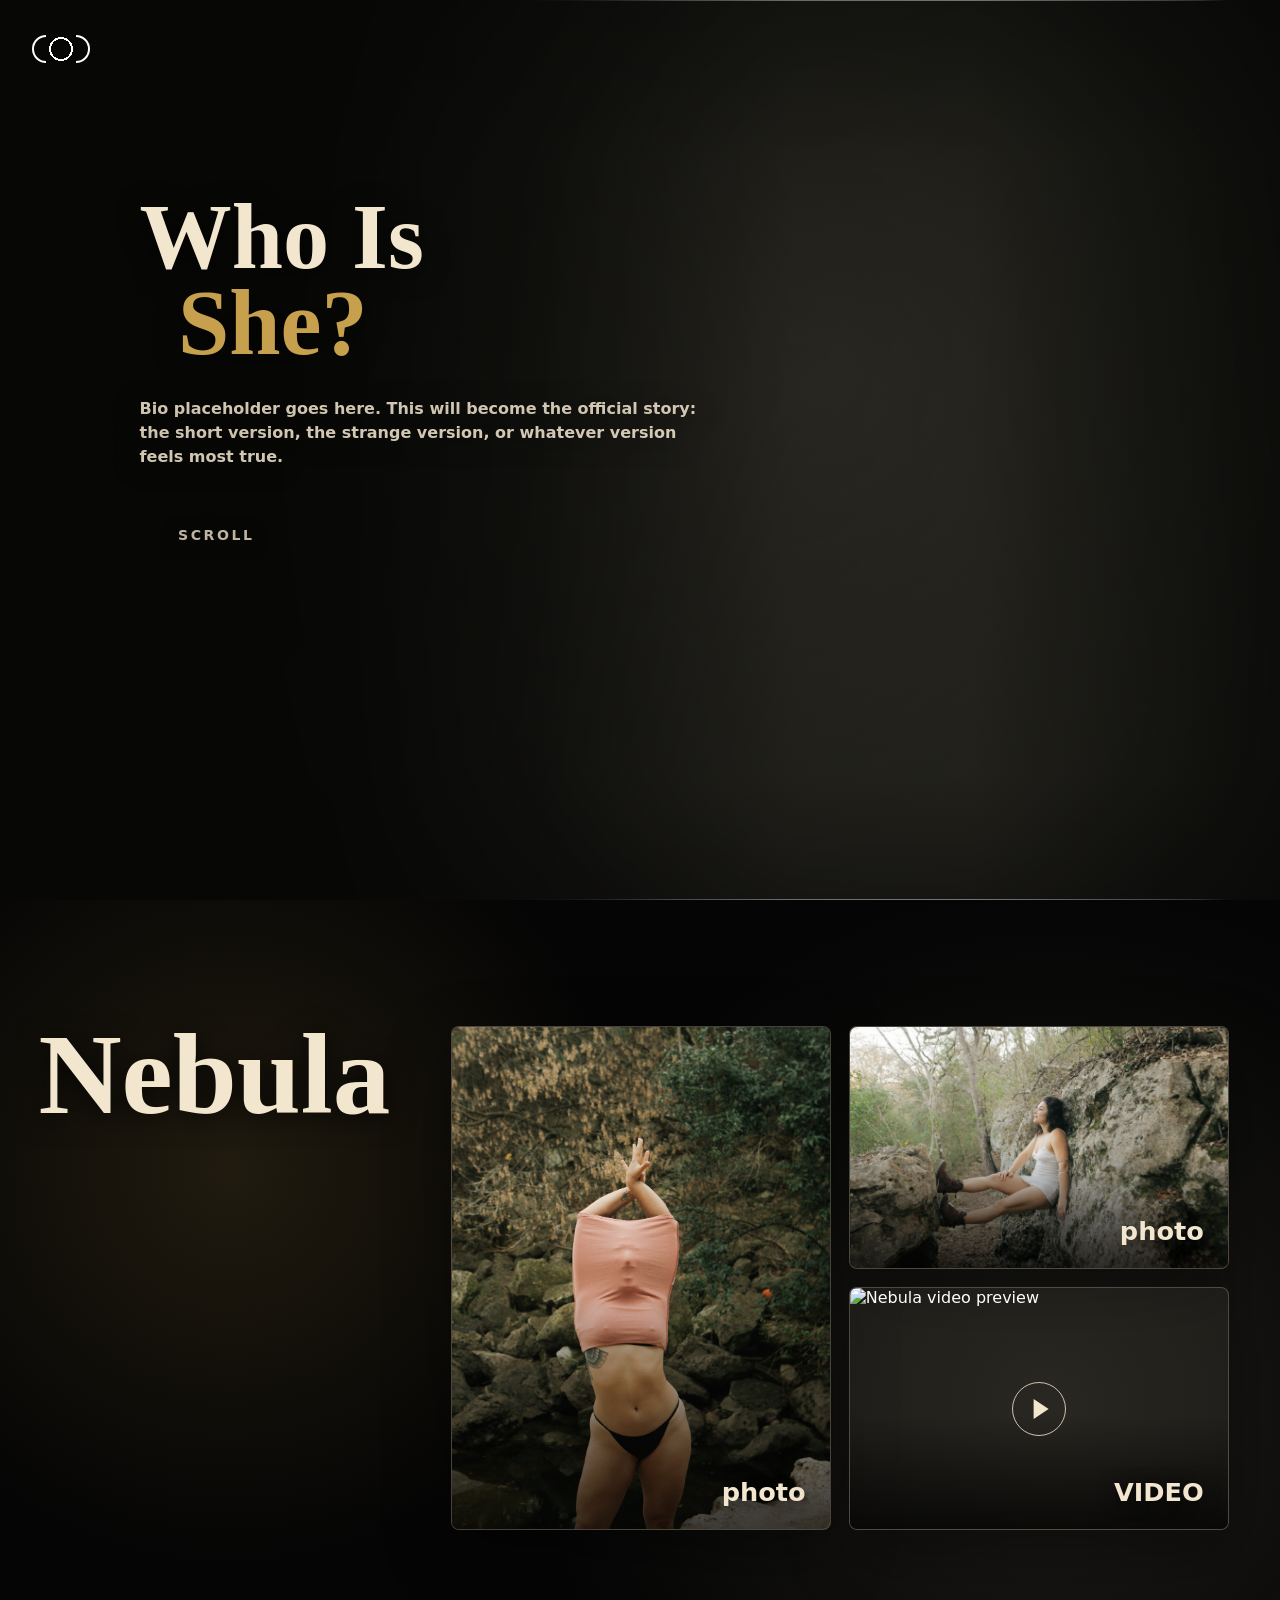
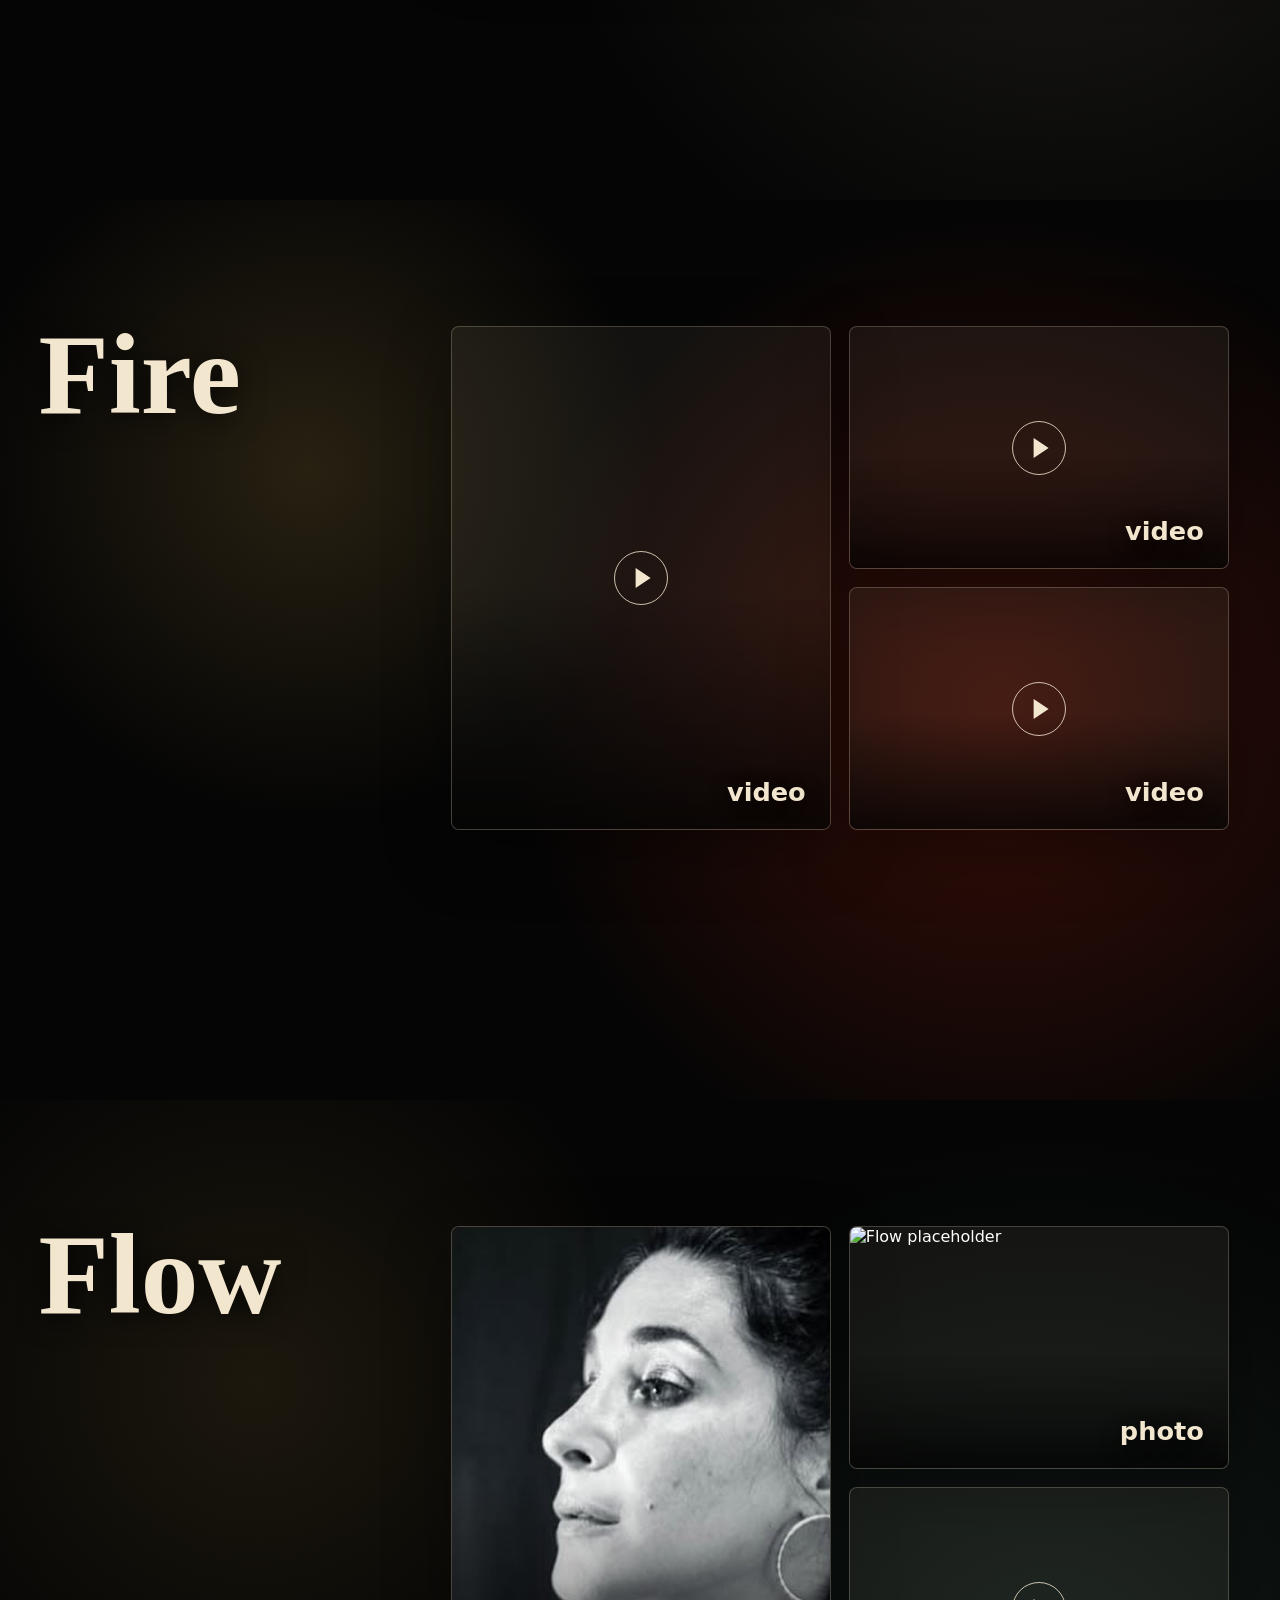
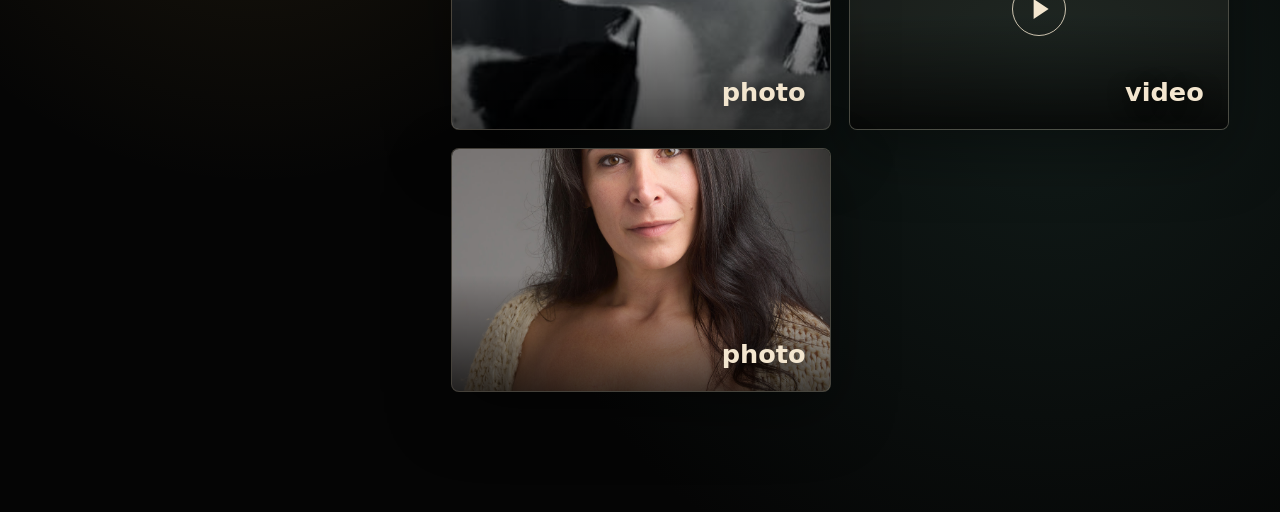
==== commit 9015f9c7: "Add scroll galleries and video links" ====
--- a/about.html
+++ b/about.html
@@ -4,8 +4,9 @@
   <meta charset="utf-8"/>
   <meta name="viewport" content="width=device-width, initial-scale=1.0"/>
   <meta name="description" content="About page for Kacey Samiee."/>
+  <meta name="referrer" content="strict-origin-when-cross-origin"/>
   <title>About | Kacey Samiee</title>
-  <link rel="stylesheet" href="site.css?v=transparent-moon-20260712"/>
+  <link rel="stylesheet" href="site.css?v=drone-design-nebula-videos-20260726"/>
 </head>
 <body class="solid-page about-page">
   <nav class="home-menu" aria-label="Site navigation">
@@ -32,7 +33,81 @@
         <p class="actor-scroll-text about-flash-text">scroll</p>
       </div>
     </section>
+    <section class="about-media-section" id="nebula" aria-labelledby="nebula-title">
+      <div class="about-media-heading reveal-on-scroll">
+        <h2 id="nebula-title">Nebula</h2>
+      </div>
+      <div class="about-media-grid" aria-label="Nebula media placeholders">
+        <a class="work-card about-media-card reveal-on-scroll" href="assets/about-sonic-portrait.jpg">
+          <img src="assets/about-sonic-portrait.jpg" alt="Nebula placeholder"/>
+          <span>photo</span>
+        </a>
+        <a class="work-card about-media-card reveal-on-scroll" href="assets/fern-gulley-portrait.jpg">
+          <img src="assets/fern-gulley-portrait.jpg" alt="Nebula placeholder"/>
+          <span>photo</span>
+        </a>
+        <a class="work-card about-media-card about-video-placeholder reel-card reveal-on-scroll" href="https://youtu.be/t-AxDWIOE6o" target="_blank" rel="noopener" aria-label="Nebula video">
+          <img src="https://img.youtube.com/vi/t-AxDWIOE6o/hqdefault.jpg" alt="Nebula video preview"/>
+          <span class="play-mark" aria-hidden="true"></span>
+          <span>video</span>
+        </a>
+      </div>
+    </section>
+    <section class="about-media-section fire-section" id="fire" aria-labelledby="fire-title">
+      <div class="about-media-heading reveal-on-scroll">
+        <h2 id="fire-title">Fire</h2>
+      </div>
+      <div class="about-media-grid" aria-label="Fire media placeholders">
+        <div class="work-card about-media-card about-video-placeholder reveal-on-scroll">
+          <span class="play-mark" aria-hidden="true"></span>
+          <span>video</span>
+        </div>
+        <div class="work-card about-media-card about-video-placeholder reveal-on-scroll">
+          <span class="play-mark" aria-hidden="true"></span>
+          <span>video</span>
+        </div>
+        <div class="work-card about-media-card about-video-placeholder reveal-on-scroll">
+          <span class="play-mark" aria-hidden="true"></span>
+          <span>video</span>
+        </div>
+      </div>
+    </section>
+    <section class="about-media-section flow-section" id="flow" aria-labelledby="flow-title">
+      <div class="about-media-heading reveal-on-scroll">
+        <h2 id="flow-title">Flow</h2>
+      </div>
+      <div class="about-media-grid" aria-label="Flow media placeholders">
+        <a class="work-card about-media-card reveal-on-scroll" href="assets/kacey-instagram.jpg">
+          <img src="assets/kacey-instagram.jpg" alt="Flow placeholder"/>
+          <span>photo</span>
+        </a>
+        <a class="work-card about-media-card reveal-on-scroll" href="assets/media/headshots/Kacey-Waveform-EDIT-141.png">
+          <img src="assets/media/headshots/Kacey-Waveform-EDIT-141.png" alt="Flow placeholder"/>
+          <span>photo</span>
+        </a>
+        <div class="work-card about-media-card about-video-placeholder reveal-on-scroll">
+          <span class="play-mark" aria-hidden="true"></span>
+          <span>video</span>
+        </div>
+        <a class="work-card about-media-card reveal-on-scroll" href="assets/media/headshots/621A5291.jpg">
+          <img src="assets/media/headshots/621A5291.jpg" alt="Flow placeholder"/>
+          <span>photo</span>
+        </a>
+      </div>
+    </section>
   </main>
+  <div class="video-modal" aria-hidden="true" role="dialog" aria-modal="true" aria-label="Video player">
+    <div class="video-modal-window">
+      <button class="video-modal-close" type="button" aria-label="Close video">X</button>
+      <iframe
+        class="video-modal-frame"
+        title="Video player"
+        referrerpolicy="strict-origin-when-cross-origin"
+        allow="accelerometer; autoplay; clipboard-write; encrypted-media; gyroscope; picture-in-picture; web-share"
+        allowfullscreen
+      ></iframe>
+    </div>
+  </div>
   <script>
     document.querySelectorAll(".home-menu").forEach(function (menu) {
       menu.addEventListener("mouseenter", function () {
@@ -42,6 +117,109 @@
         menu.classList.remove("is-open");
       });
     });
+
+    var revealItems = document.querySelectorAll(".reveal-on-scroll");
+    if ("IntersectionObserver" in window) {
+      var revealObserver = new IntersectionObserver(function (entries) {
+        entries.forEach(function (entry) {
+          if (entry.isIntersecting) {
+            entry.target.classList.add("is-visible");
+            revealObserver.unobserve(entry.target);
+          }
+        });
+      }, { threshold: 0.18 });
+
+      revealItems.forEach(function (item) {
+        revealObserver.observe(item);
+      });
+    } else {
+      revealItems.forEach(function (item) {
+        item.classList.add("is-visible");
+      });
+    }
+
+    var videoModal = document.querySelector(".video-modal");
+    var videoFrame = document.querySelector(".video-modal-frame");
+    var videoClose = document.querySelector(".video-modal-close");
+
+    function getYouTubeId(url) {
+      try {
+        var parsedUrl = new URL(url);
+        var pathParts = parsedUrl.pathname.split("/").filter(Boolean);
+
+        if (parsedUrl.hostname.indexOf("youtu.be") !== -1) {
+          return pathParts[0];
+        }
+
+        if (pathParts[0] === "shorts" || pathParts[0] === "embed") {
+          return pathParts[1];
+        }
+
+        return parsedUrl.searchParams.get("v");
+      } catch (error) {
+        return "";
+      }
+    }
+
+    function getVideoOrigin() {
+      if (window.location.protocol === "file:") {
+        return "https://kaceysamiee.com";
+      }
+
+      return window.location.origin;
+    }
+
+    function closeVideoModal() {
+      if (!videoModal || !videoFrame) {
+        return;
+      }
+
+      videoModal.classList.remove("is-open");
+      videoModal.setAttribute("aria-hidden", "true");
+      document.body.classList.remove("video-modal-open");
+      videoFrame.setAttribute("src", "");
+    }
+
+    document.querySelectorAll(".reel-card").forEach(function (card) {
+      card.addEventListener("click", function (event) {
+        var videoId = getYouTubeId(card.getAttribute("href"));
+
+        if (!videoModal || !videoFrame || !videoId) {
+          return;
+        }
+
+        event.preventDefault();
+        var videoOrigin = getVideoOrigin();
+        var embedUrl = "https://www.youtube-nocookie.com/embed/" + videoId
+          + "?autoplay=1&rel=0&modestbranding=1&playsinline=1"
+          + "&origin=" + encodeURIComponent(videoOrigin)
+          + "&widget_referrer=" + encodeURIComponent(window.location.href);
+
+        videoFrame.setAttribute("src", embedUrl);
+        videoModal.classList.add("is-open");
+        videoModal.setAttribute("aria-hidden", "false");
+        document.body.classList.add("video-modal-open");
+        videoClose.focus();
+      });
+    });
+
+    if (videoClose) {
+      videoClose.addEventListener("click", closeVideoModal);
+    }
+
+    if (videoModal) {
+      videoModal.addEventListener("click", function (event) {
+        if (event.target === videoModal) {
+          closeVideoModal();
+        }
+      });
+    }
+
+    document.addEventListener("keydown", function (event) {
+      if (event.key === "Escape" && videoModal && videoModal.classList.contains("is-open")) {
+        closeVideoModal();
+      }
+    });
   </script>
 </body>
 </html>
--- a/site.css
+++ b/site.css
@@ -1452,6 +1452,98 @@
   margin-bottom: 0;
 }
 
+.about-media-section {
+  position: relative;
+  z-index: 1;
+  min-height: 100vh;
+  display: grid;
+  grid-template-columns: clamp(340px, 30vw, 420px) minmax(420px, 1fr);
+  gap: clamp(18px, 2.2vw, 34px);
+  align-items: start;
+  width: 100vw;
+  margin-left: calc(50% - 50vw);
+  padding: clamp(96px, 14vh, 150px) clamp(18px, 4vw, 64px) clamp(72px, 10vw, 120px) clamp(18px, 3vw, 44px);
+  scroll-margin-top: 40px;
+}
+
+.about-media-section::before {
+  position: absolute;
+  inset: 0;
+  z-index: -1;
+  content: "";
+  background:
+    radial-gradient(circle at 18% 30%, rgba(199, 160, 77, 0.14), transparent 32%),
+    radial-gradient(circle at 82% 56%, rgba(58, 55, 47, 0.44), transparent 44%),
+    #050505;
+}
+
+.fire-section::before {
+  background:
+    radial-gradient(circle at 24% 30%, rgba(199, 160, 77, 0.18), transparent 30%),
+    radial-gradient(circle at 78% 56%, rgba(122, 28, 13, 0.46), transparent 44%),
+    #050505;
+}
+
+.flow-section::before {
+  background:
+    radial-gradient(circle at 20% 28%, rgba(199, 160, 77, 0.12), transparent 32%),
+    radial-gradient(circle at 82% 58%, rgba(34, 58, 52, 0.42), transparent 46%),
+    #050505;
+}
+
+.about-media-heading {
+  position: sticky;
+  top: clamp(92px, 14vh, 140px);
+  text-align: left;
+  text-shadow: 0 4px 28px rgba(0, 0, 0, 0.82);
+}
+
+.about-media-heading h2 {
+  margin: 0;
+  color: #f3e6cf;
+  font-family: "Kuinca", "Didot", "Bodoni 72", "Bodoni 72 Display", Georgia, serif;
+  font-size: clamp(4rem, 9vw, 8.4rem);
+  font-weight: 700;
+  line-height: 0.84;
+}
+
+.about-media-grid {
+  display: grid;
+  grid-template-columns: repeat(2, minmax(0, 1fr));
+  grid-auto-rows: clamp(170px, 19vw, 260px);
+  gap: clamp(12px, 1.6vw, 18px);
+}
+
+.about-media-card {
+  display: block;
+}
+
+.about-media-card:nth-child(1) {
+  grid-row: span 2;
+}
+
+.about-media-card img {
+  object-position: center center;
+}
+
+.about-video-placeholder {
+  display: grid;
+  align-items: center;
+  justify-items: center;
+  background:
+    radial-gradient(circle at 50% 42%, rgba(199, 160, 77, 0.22), transparent 34%),
+    linear-gradient(135deg, rgba(243, 230, 207, 0.08), rgba(0, 0, 0, 0.34)),
+    #090807;
+}
+
+.about-video-placeholder .play-mark {
+  position: absolute;
+  top: 50%;
+  left: 50%;
+  z-index: 1;
+  transform: translate(-50%, -50%);
+}
+
 .actor-gallery-section {
   position: relative;
   z-index: 1;
@@ -1473,6 +1565,24 @@
     linear-gradient(180deg, rgba(22, 9, 5, 0.06), rgba(0, 0, 0, 0.72) 18%, rgba(0, 0, 0, 0.82) 100%),
     radial-gradient(circle at 78% 34%, rgba(83, 41, 25, 0.68), transparent 42%),
     #050505;
+}
+
+#photo-reel-gallery {
+  width: 100vw;
+  grid-template-columns: clamp(340px, 30vw, 420px) minmax(420px, 1fr);
+  gap: clamp(14px, 1.6vw, 28px);
+  margin-left: calc(50% - 50vw);
+  padding-right: clamp(18px, 4vw, 64px);
+  padding-left: clamp(18px, 3vw, 44px);
+}
+
+#reel-gallery {
+  width: 100vw;
+  grid-template-columns: clamp(420px, 38vw, 560px) minmax(420px, 1fr);
+  gap: clamp(18px, 2.2vw, 34px);
+  margin-left: calc(50% - 50vw);
+  padding-right: clamp(18px, 4vw, 64px);
+  padding-left: clamp(18px, 3vw, 44px);
 }
 
 .work-section::before {
@@ -1512,33 +1622,146 @@
 }
 
 .gallery-hover-preview {
-  width: min(100%, 420px);
-  aspect-ratio: 4 / 5;
+  width: fit-content;
+  max-width: 100%;
+  height: auto;
   margin-top: clamp(30px, 5vw, 54px);
-  overflow: hidden;
-  border: 1px solid rgba(243, 230, 207, 0.2);
-  border-radius: 8px;
-  background: #000000;
-  box-shadow: 0 24px 70px rgba(0, 0, 0, 0.46);
+  overflow: visible;
+  border: 0;
+  border-radius: 0;
+  background: transparent;
+  box-shadow: none;
 }
 
 .gallery-hover-preview img {
-  width: 100%;
-  height: 100%;
+  width: auto;
+  max-width: 100%;
+  max-height: min(72vh, 860px);
   display: block;
-  object-fit: cover;
+  object-fit: contain;
   opacity: 0.96;
   transition: opacity 180ms ease;
 }
 
 .work-heading h2 {
-  font-size: clamp(4rem, 9vw, 8.4rem);
+  font-size: clamp(3.2rem, 7.2vw, 7rem);
+}
+
+.filmmaker-section .work-heading h2 {
+  font-size: clamp(3rem, 6.4vw, 6.2rem);
+}
+
+.filmmaker-title-section,
+.filmmaker-project-section {
+  position: relative;
+  z-index: 1;
+  width: 100vw;
+  margin-left: calc(50% - 50vw);
+  padding-right: clamp(18px, 4vw, 64px);
+  padding-left: clamp(18px, 3vw, 44px);
+}
+
+.filmmaker-title-section::before,
+.filmmaker-project-section::before {
+  position: absolute;
+  inset: 0;
+  z-index: -1;
+  content: "";
+  background:
+    radial-gradient(circle at 18% 28%, rgba(199, 160, 77, 0.17), transparent 30%),
+    radial-gradient(circle at 82% 58%, rgba(83, 41, 25, 0.42), transparent 42%),
+    #050505;
+}
+
+.filmmaker-title-section {
+  min-height: 100vh;
+  display: grid;
+  align-items: center;
+  padding-top: clamp(96px, 14vh, 150px);
+  padding-bottom: clamp(72px, 10vw, 120px);
+  scroll-margin-top: 40px;
+}
+
+.filmmaker-title-copy {
+  width: min(760px, 100%);
+}
+
+.filmmaker-title-copy h2,
+.filmmaker-project-heading h2 {
+  margin: 0;
+  font-family: "Kuinca", "Didot", "Bodoni 72", "Bodoni 72 Display", Georgia, serif;
+  color: #f3e6cf;
+  font-weight: 700;
+  text-shadow: 0 4px 28px rgba(0, 0, 0, 0.82);
+}
+
+.filmmaker-title-copy h2 {
+  display: grid;
+  gap: 0.02em;
+  font-size: clamp(4.4rem, 10vw, 10rem);
+  line-height: 0.82;
+}
+
+.filmmaker-title-copy h2 span {
+  white-space: nowrap;
+}
+
+.filmmaker-title-copy h2 > span:last-child {
+  transform: translateX(clamp(34px, 7vw, 118px));
+}
+
+.filmmaker-title-copy p {
+  margin: clamp(28px, 4vw, 46px) 0 0 clamp(6px, 1vw, 16px);
+  color: rgba(243, 230, 207, 0.72);
+  font-size: clamp(0.84rem, 1.1vw, 1rem);
+  font-weight: 700;
+  letter-spacing: 0.18em;
+  text-transform: uppercase;
+  animation: text-cue-breathe 2.8s ease-in-out infinite;
+}
+
+.filmmaker-project-section {
+  min-height: 100vh;
+  display: grid;
+  grid-template-columns: clamp(420px, 38vw, 560px) minmax(420px, 1fr);
+  gap: clamp(18px, 2.2vw, 34px);
+  align-items: start;
+  padding-top: clamp(96px, 14vh, 150px);
+  padding-bottom: clamp(72px, 10vw, 120px);
+  scroll-margin-top: 40px;
+}
+
+.filmmaker-project-heading {
+  position: sticky;
+  top: clamp(92px, 14vh, 140px);
+}
+
+.filmmaker-project-heading h2 {
+  font-size: clamp(3.2rem, 7.2vw, 7rem);
+  line-height: 0.84;
+}
+
+.filmmaker-project-grid {
+  display: grid;
+  grid-template-columns: repeat(2, minmax(0, 1fr));
+  grid-auto-rows: clamp(170px, 19vw, 260px);
+  gap: clamp(12px, 1.6vw, 18px);
+}
+
+.single-project-grid {
+  grid-template-columns: minmax(320px, 620px);
+}
+
+.single-project-grid .work-card {
+  aspect-ratio: 16 / 9;
 }
 
 .scroll-gallery-grid {
   display: grid;
-  grid-template-columns: repeat(3, minmax(0, 1fr));
+  grid-template-columns: repeat(auto-fill, minmax(118px, 150px));
   gap: clamp(12px, 1.6vw, 18px);
+  justify-content: start;
+  align-content: start;
 }
 
 .scroll-gallery-tile {
@@ -1550,6 +1773,7 @@
   border-radius: 8px;
   background: rgba(243, 230, 207, 0.06);
   box-shadow: 0 22px 64px rgba(0, 0, 0, 0.36);
+  cursor: default;
 }
 
 .scroll-gallery-tile img {
@@ -1624,6 +1848,22 @@
 
 .work-card-wide {
   grid-row: span 2;
+}
+
+.reel-card {
+  display: block;
+}
+
+.reel-card .play-mark {
+  position: absolute;
+  top: 50%;
+  left: 50%;
+  z-index: 1;
+  transform: translate(-50%, -50%);
+}
+
+.reel-card > span:not(.play-mark) {
+  text-transform: uppercase;
 }
 
 .reveal-on-scroll {
@@ -1703,6 +1943,67 @@
   transform: translate(-36%, -50%);
 }
 
+.video-modal-open {
+  overflow: hidden;
+}
+
+.video-modal {
+  position: fixed;
+  inset: 0;
+  z-index: 100;
+  display: grid;
+  align-items: center;
+  justify-items: center;
+  padding: clamp(18px, 4vw, 56px);
+  background: rgba(0, 0, 0, 0.82);
+  opacity: 0;
+  pointer-events: none;
+  transition: opacity 180ms ease;
+}
+
+.video-modal.is-open {
+  opacity: 1;
+  pointer-events: auto;
+}
+
+.video-modal-window {
+  position: relative;
+  width: min(1040px, 100%);
+  aspect-ratio: 16 / 9;
+  background: #000;
+  box-shadow: 0 34px 92px rgba(0, 0, 0, 0.72);
+}
+
+.video-modal-frame {
+  width: 100%;
+  height: 100%;
+  display: block;
+  border: 0;
+}
+
+.video-modal-close {
+  position: absolute;
+  top: -42px;
+  right: 0;
+  z-index: 2;
+  width: 34px;
+  height: 34px;
+  border: 1px solid rgba(243, 230, 207, 0.72);
+  border-radius: 50%;
+  color: #f3e6cf;
+  font-size: 0.9rem;
+  font-weight: 800;
+  line-height: 1;
+  background: rgba(0, 0, 0, 0.34);
+  cursor: pointer;
+}
+
+.video-modal-close:hover,
+.video-modal-close:focus {
+  color: #050505;
+  background: #f3e6cf;
+}
+
 @media (max-width: 860px) {
   .nav {
     margin-top: 22px;
@@ -1747,10 +2048,33 @@
     gap: 34px;
   }
 
-  .scroll-gallery-heading {
+  #photo-reel-gallery,
+  #reel-gallery,
+  .filmmaker-project-section {
+    width: auto;
+    grid-template-columns: 1fr;
+    margin-left: 0;
+    padding-right: 0;
+    padding-left: 0;
+  }
+
+  .filmmaker-title-section {
+    width: auto;
+    margin-left: 0;
+    padding-right: 0;
+    padding-left: 0;
+  }
+
+  .scroll-gallery-heading,
+  .filmmaker-project-heading {
     position: relative;
     top: auto;
     width: min(420px, 100%);
+  }
+
+  .filmmaker-project-grid {
+    grid-template-columns: 1fr;
+    grid-auto-rows: clamp(170px, 44vw, 260px);
   }
 
   .work-grid {
@@ -1814,6 +2138,24 @@
 
   .about-main {
     width: min(100% - 32px, 1120px);
+  }
+
+  .about-media-section {
+    width: auto;
+    grid-template-columns: 1fr;
+    margin-left: 0;
+    padding-right: 0;
+    padding-left: 0;
+  }
+
+  .about-media-heading {
+    position: relative;
+    top: auto;
+  }
+
+  .about-media-grid {
+    grid-template-columns: 1fr;
+    grid-auto-rows: clamp(170px, 44vw, 260px);
   }
 
   .about-scroll-section,
@@ -1959,7 +2301,8 @@
   }
 
   .gallery-hover-preview {
-    width: min(100%, 320px);
+    width: min(100%, 420px);
+    height: auto;
   }
 
   .scroll-gallery-grid {
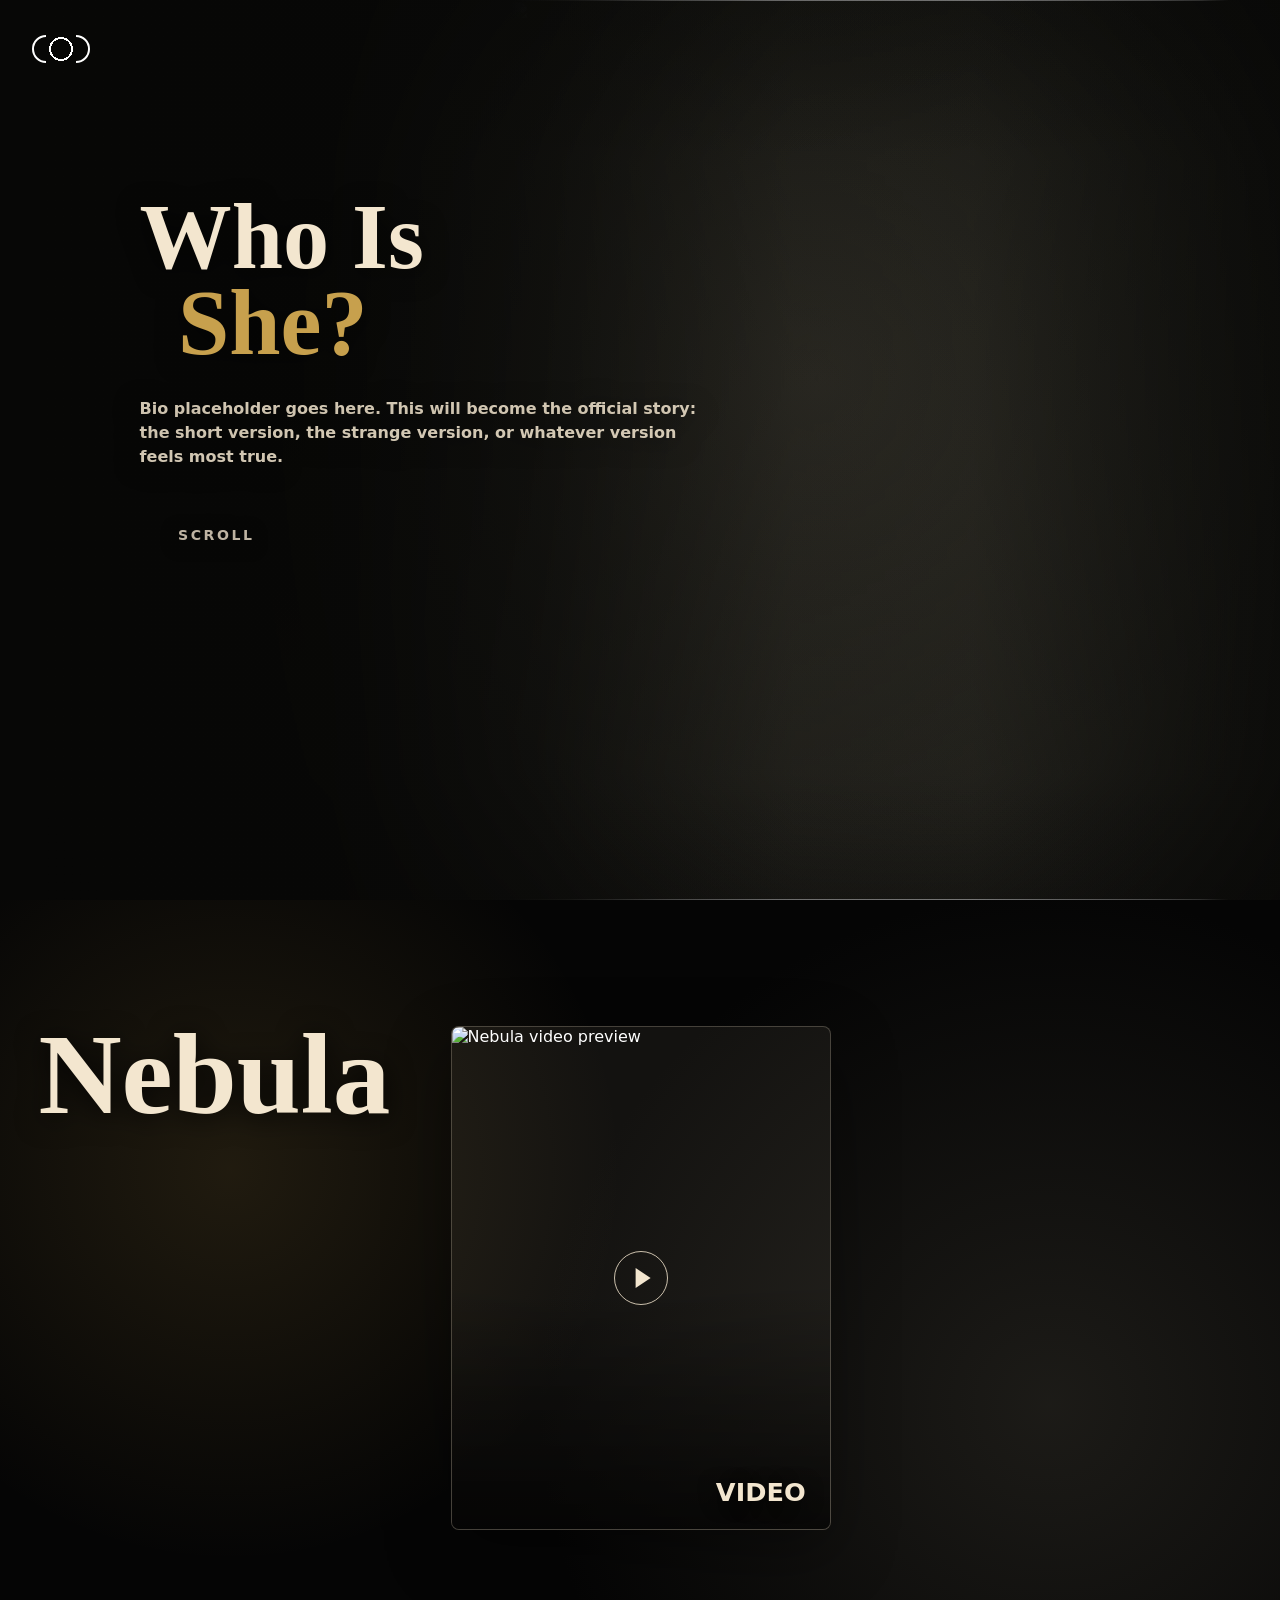
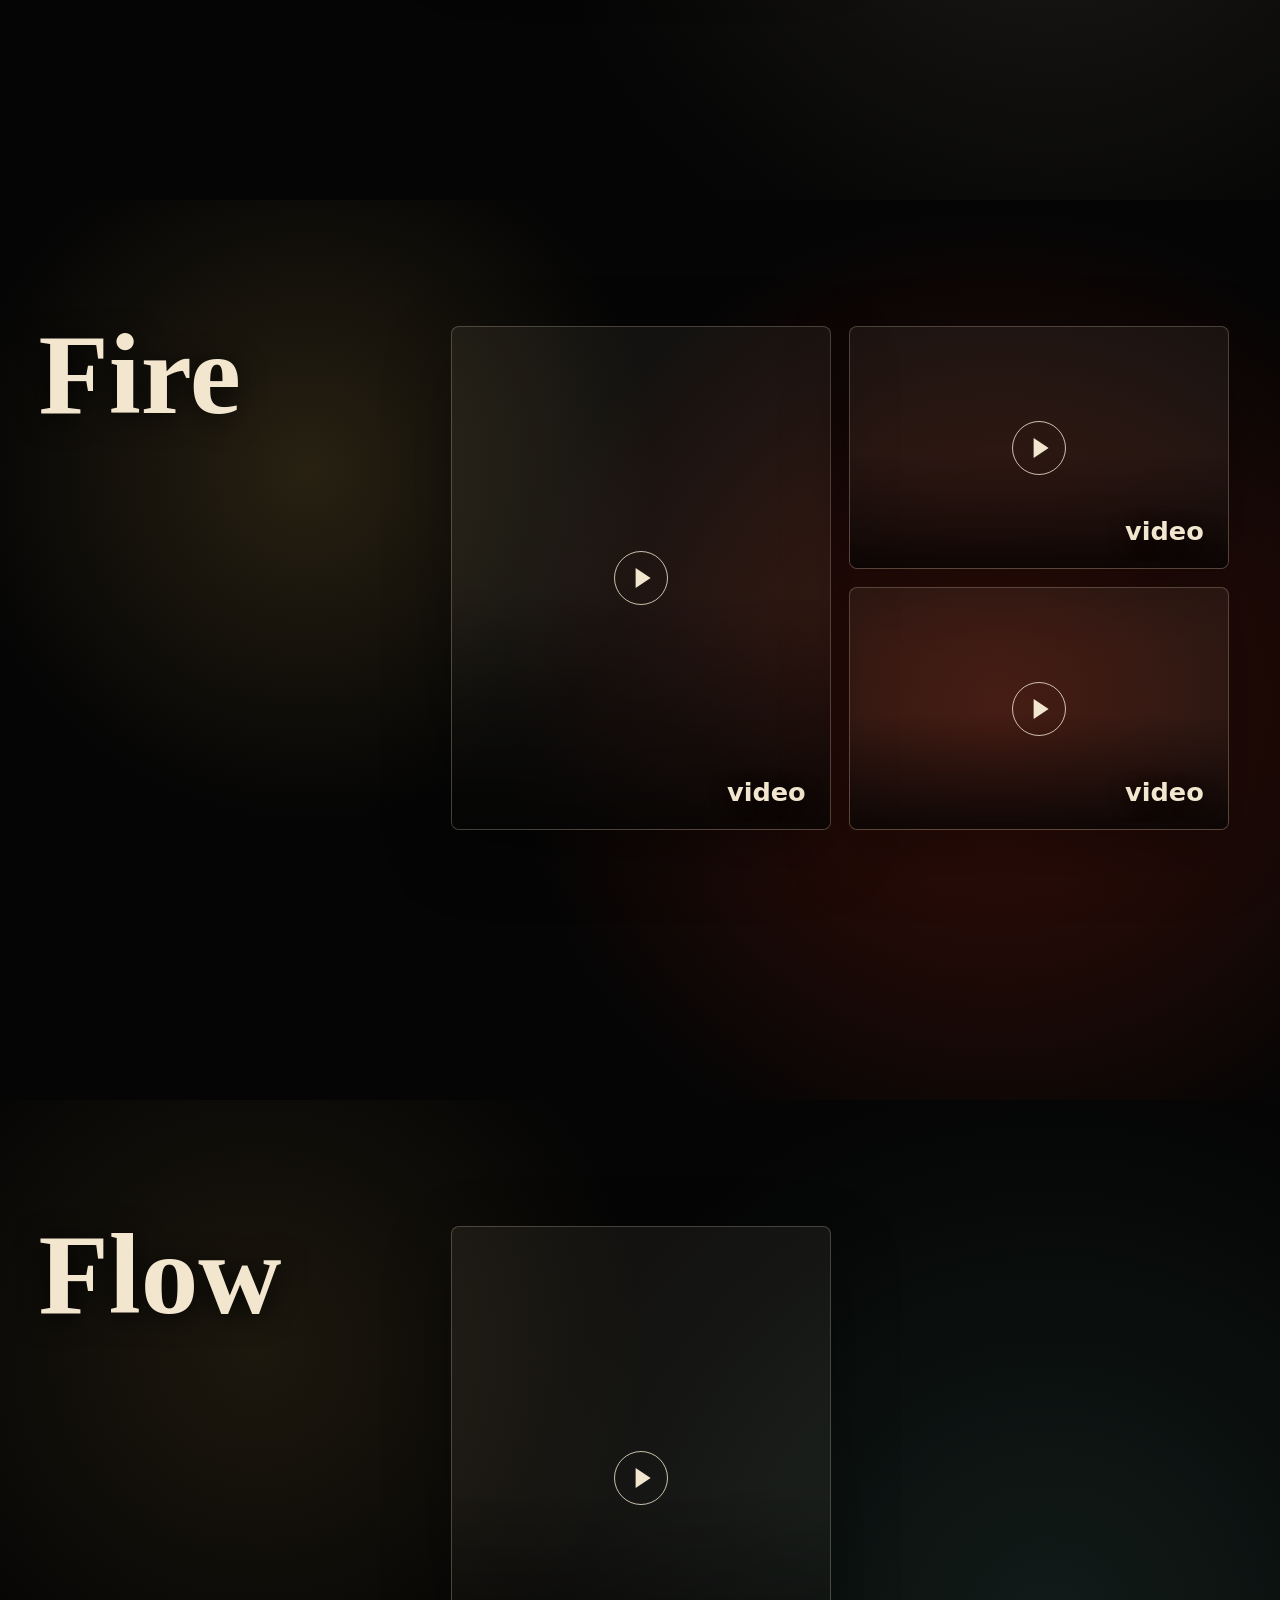
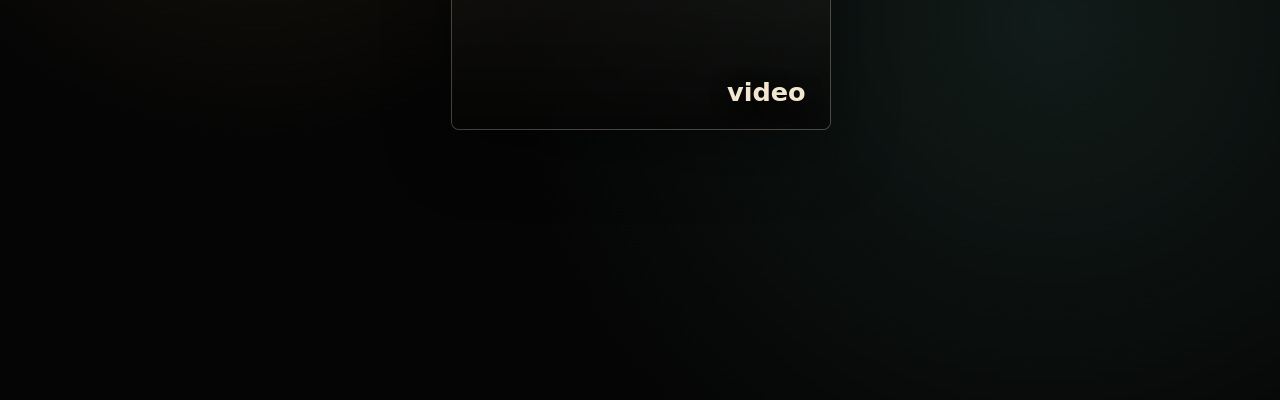
==== commit f3ccf19c: "Update galleries with video-only sections and heroes" ====
--- a/about.html
+++ b/about.html
@@ -6,7 +6,7 @@
   <meta name="description" content="About page for Kacey Samiee."/>
   <meta name="referrer" content="strict-origin-when-cross-origin"/>
   <title>About | Kacey Samiee</title>
-  <link rel="stylesheet" href="site.css?v=drone-design-nebula-videos-20260726"/>
+  <link rel="stylesheet" href="site.css?v=video-only-galleries-20260727"/>
 </head>
 <body class="solid-page about-page">
   <nav class="home-menu" aria-label="Site navigation">
@@ -38,14 +38,6 @@
         <h2 id="nebula-title">Nebula</h2>
       </div>
       <div class="about-media-grid" aria-label="Nebula media placeholders">
-        <a class="work-card about-media-card reveal-on-scroll" href="assets/about-sonic-portrait.jpg">
-          <img src="assets/about-sonic-portrait.jpg" alt="Nebula placeholder"/>
-          <span>photo</span>
-        </a>
-        <a class="work-card about-media-card reveal-on-scroll" href="assets/fern-gulley-portrait.jpg">
-          <img src="assets/fern-gulley-portrait.jpg" alt="Nebula placeholder"/>
-          <span>photo</span>
-        </a>
         <a class="work-card about-media-card about-video-placeholder reel-card reveal-on-scroll" href="https://youtu.be/t-AxDWIOE6o" target="_blank" rel="noopener" aria-label="Nebula video">
           <img src="https://img.youtube.com/vi/t-AxDWIOE6o/hqdefault.jpg" alt="Nebula video preview"/>
           <span class="play-mark" aria-hidden="true"></span>
@@ -77,22 +69,10 @@
         <h2 id="flow-title">Flow</h2>
       </div>
       <div class="about-media-grid" aria-label="Flow media placeholders">
-        <a class="work-card about-media-card reveal-on-scroll" href="assets/kacey-instagram.jpg">
-          <img src="assets/kacey-instagram.jpg" alt="Flow placeholder"/>
-          <span>photo</span>
-        </a>
-        <a class="work-card about-media-card reveal-on-scroll" href="assets/media/headshots/Kacey-Waveform-EDIT-141.png">
-          <img src="assets/media/headshots/Kacey-Waveform-EDIT-141.png" alt="Flow placeholder"/>
-          <span>photo</span>
-        </a>
-        <div class="work-card about-media-card about-video-placeholder reveal-on-scroll">
-          <span class="play-mark" aria-hidden="true"></span>
-          <span>video</span>
-        </div>
-        <a class="work-card about-media-card reveal-on-scroll" href="assets/media/headshots/621A5291.jpg">
-          <img src="assets/media/headshots/621A5291.jpg" alt="Flow placeholder"/>
-          <span>photo</span>
-        </a>
+        <div class="work-card about-media-card about-video-placeholder reveal-on-scroll">
+          <span class="play-mark" aria-hidden="true"></span>
+          <span>video</span>
+        </div>
       </div>
     </section>
   </main>
--- a/site.css
+++ b/site.css
@@ -1748,12 +1748,36 @@
   gap: clamp(12px, 1.6vw, 18px);
 }
 
+.filmmaker-project-stack {
+  display: grid;
+  gap: clamp(18px, 2.2vw, 34px);
+}
+
 .single-project-grid {
   grid-template-columns: minmax(320px, 620px);
 }
 
 .single-project-grid .work-card {
   aspect-ratio: 16 / 9;
+}
+
+.anita-grid,
+.lone-star-swing-grid {
+  grid-auto-rows: auto;
+}
+
+.filmmaker-project-hero {
+  margin: 0;
+  overflow: hidden;
+  border: 1px solid rgba(243, 230, 207, 0.22);
+  border-radius: 8px;
+  background: #050505;
+  box-shadow: 0 26px 72px rgba(0, 0, 0, 0.44);
+}
+
+.filmmaker-project-hero img {
+  width: 100%;
+  display: block;
 }
 
 .scroll-gallery-grid {
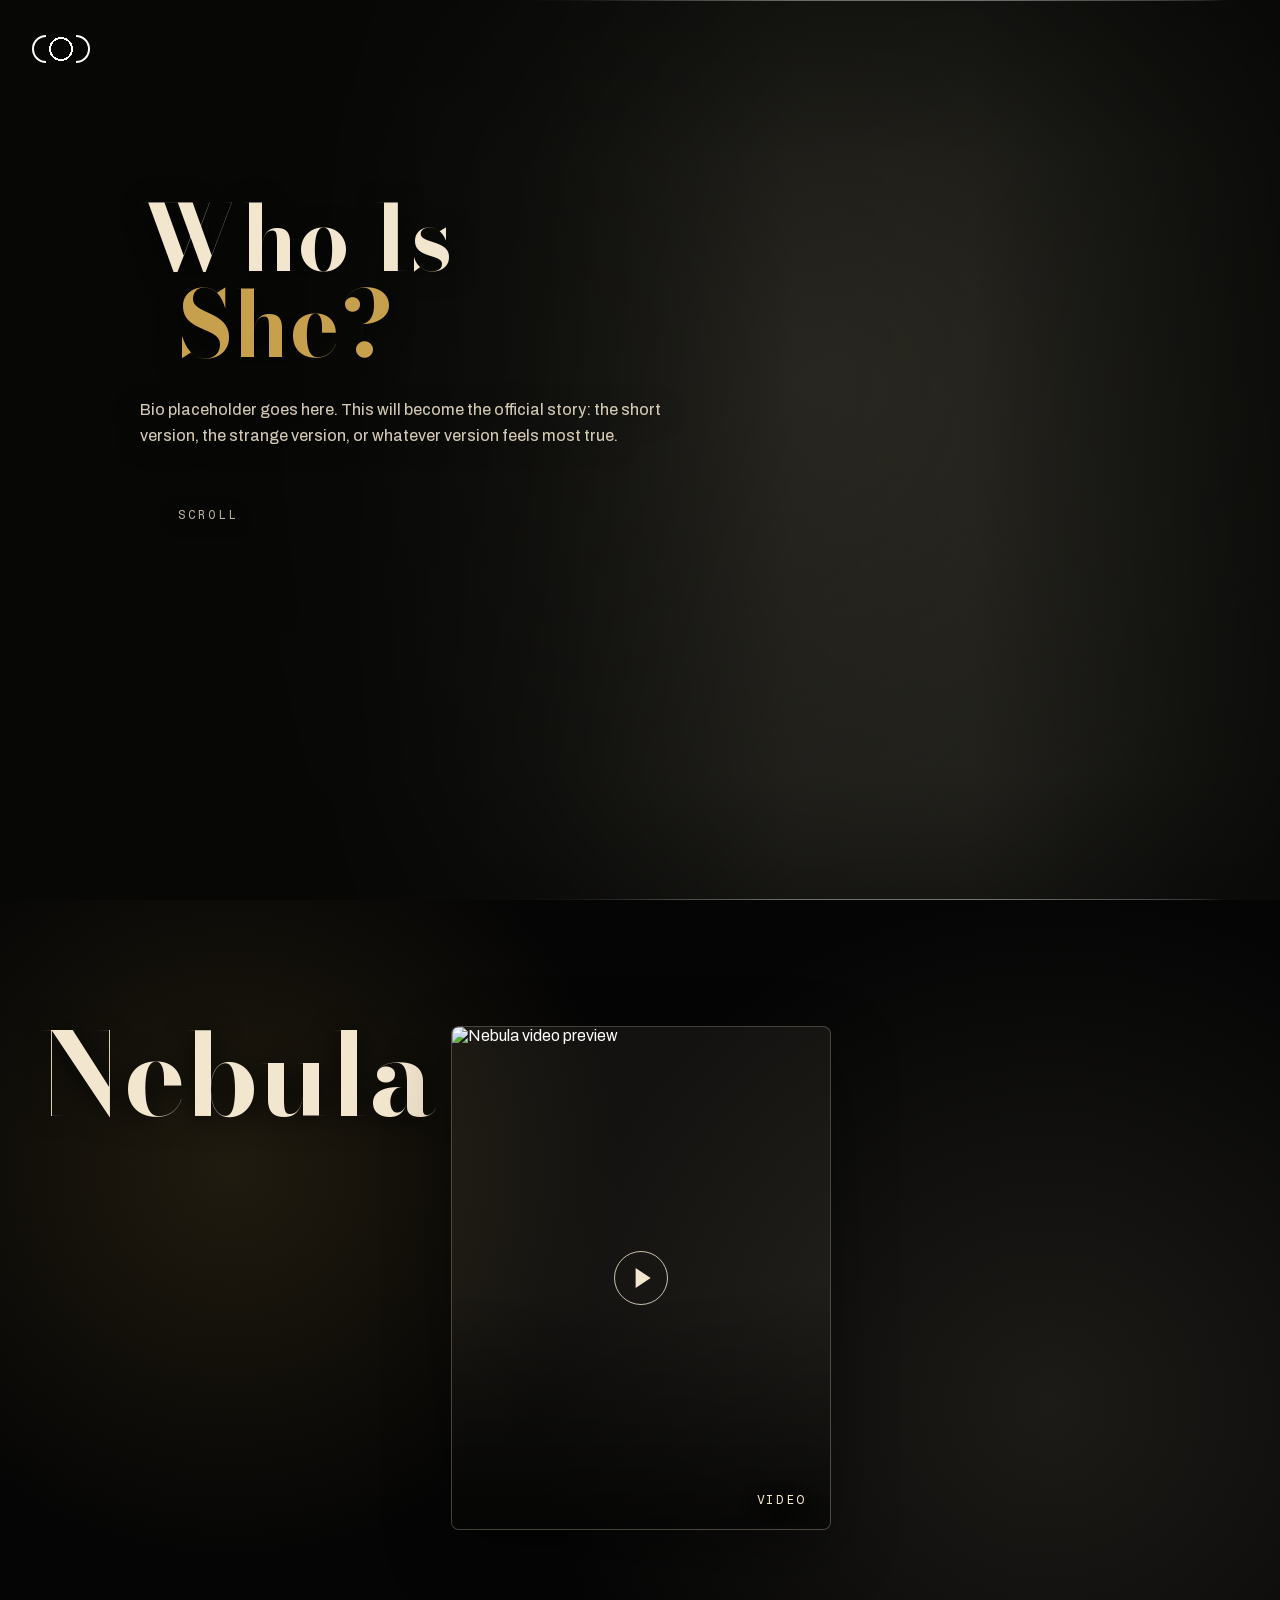
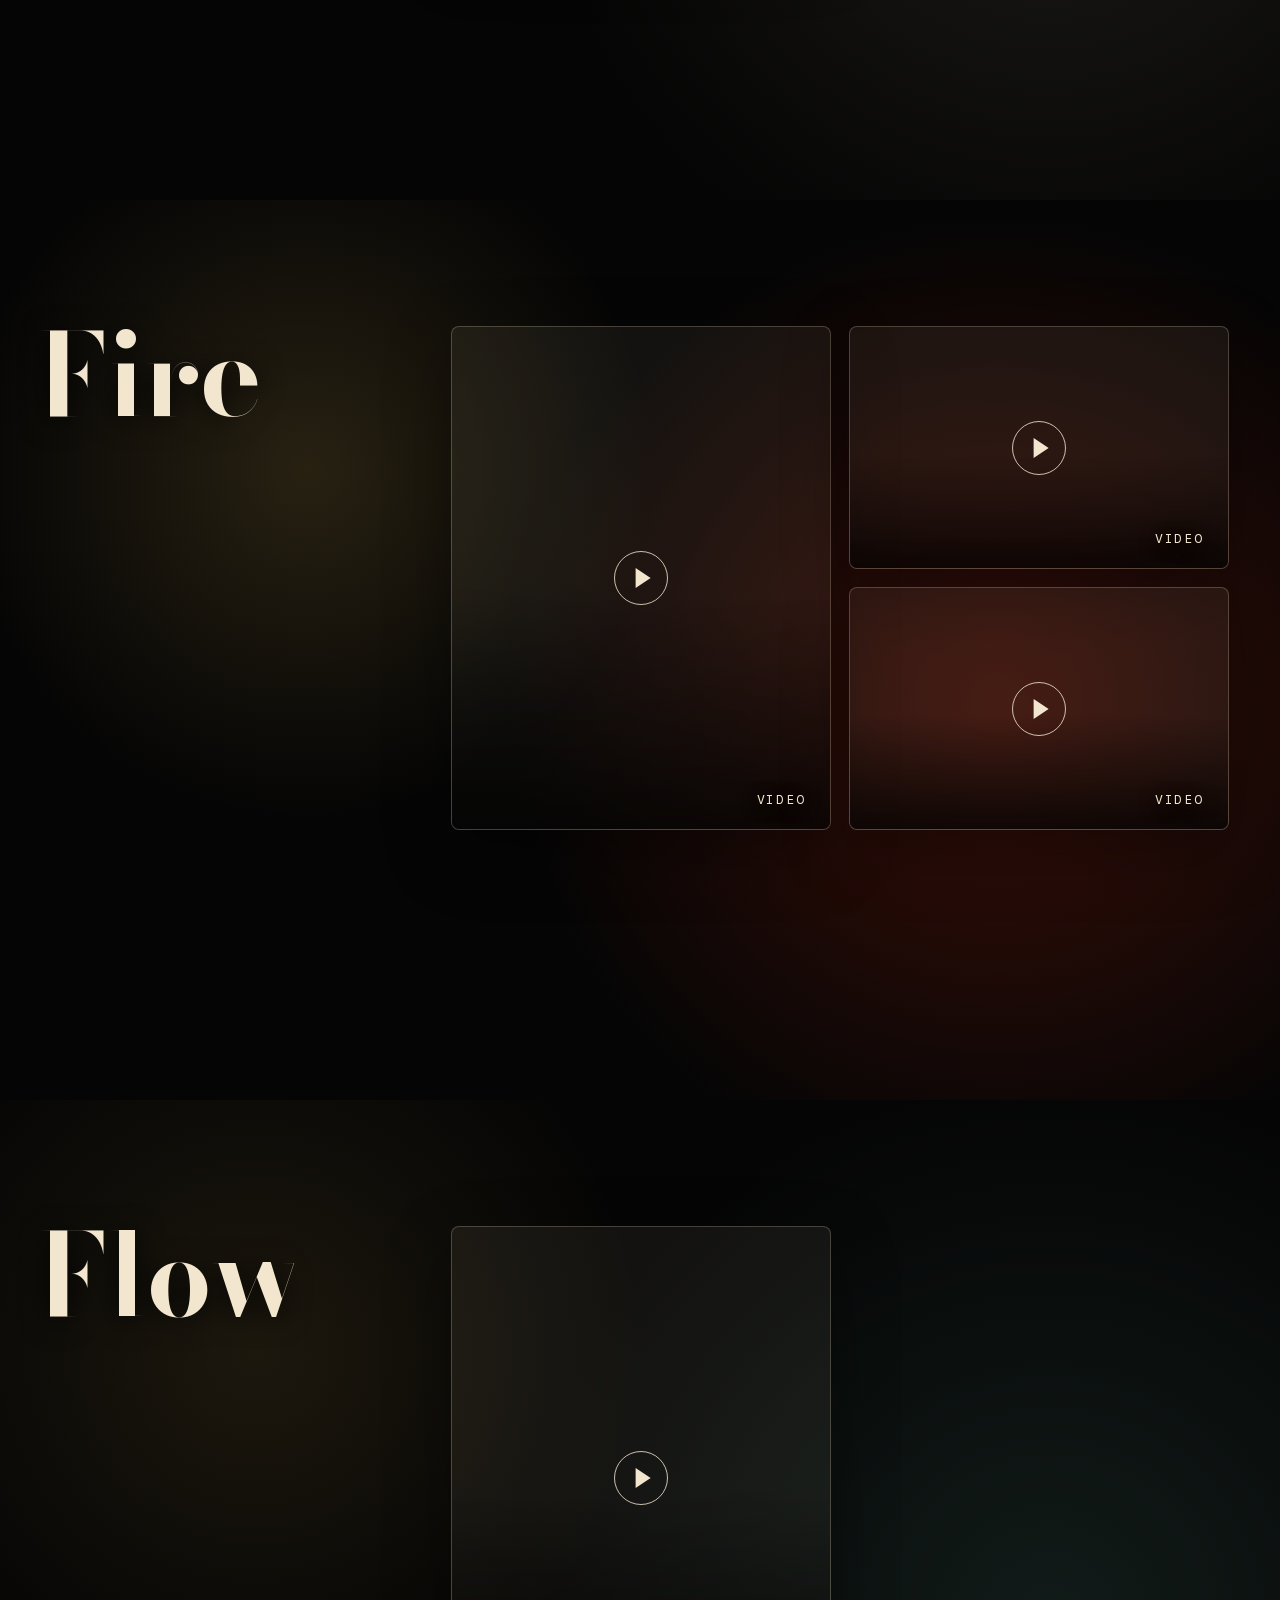
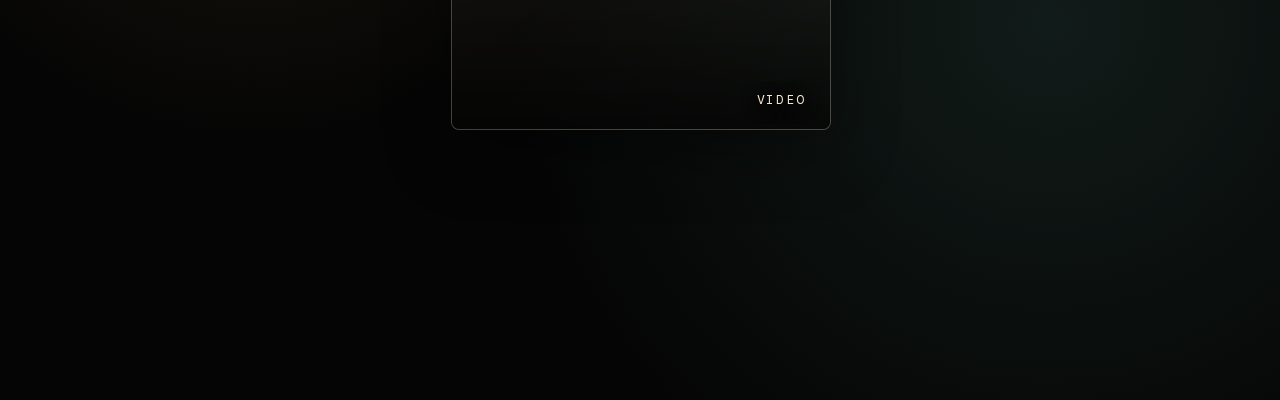
==== commit d3f98795: "impeccable added along with design language" ====
--- a/about.html
+++ b/about.html
@@ -6,7 +6,8 @@
   <meta name="description" content="About page for Kacey Samiee."/>
   <meta name="referrer" content="strict-origin-when-cross-origin"/>
   <title>About | Kacey Samiee</title>
-  <link rel="stylesheet" href="site.css?v=video-only-galleries-20260727"/>
+  <link rel="stylesheet" href="site.css?v=type-system-20260806"/>
+  <script>document.documentElement.classList.add("js");</script>
 </head>
 <body class="solid-page about-page">
   <nav class="home-menu" aria-label="Site navigation">
--- a/site.css
+++ b/site.css
@@ -1,3 +1,41 @@
+/* ---------------------------------------------------------------------------
+   Typefaces. Self-hosted from assets/fonts/ so they render identically on
+   Windows and Android. Previously the display stack asked for Kuinca / Didot /
+   Bodoni 72, which are macOS-only, so every heading fell back to Georgia
+   everywhere else.
+
+   Bodoni Moda and Archivo are variable. Bodoni Moda carries an optical-size
+   axis (6-96): the browser drives it from font-size automatically, keeping
+   hairline serifs in headings and thickening them in captions. Do not set
+   font-optical-sizing: none, or that stops.
+
+   All three are SIL Open Font License, free for commercial use.
+--------------------------------------------------------------------------- */
+
+@font-face {
+  font-family: "Bodoni Moda";
+  src: url("assets/fonts/bodoni-moda-var.woff2") format("woff2");
+  font-weight: 400 900;
+  font-style: normal;
+  font-display: swap;
+}
+
+@font-face {
+  font-family: "Archivo";
+  src: url("assets/fonts/archivo-var.woff2") format("woff2");
+  font-weight: 100 900;
+  font-style: normal;
+  font-display: swap;
+}
+
+@font-face {
+  font-family: "Fragment Mono";
+  src: url("assets/fonts/fragment-mono.woff2") format("woff2");
+  font-weight: 400;
+  font-style: normal;
+  font-display: swap;
+}
+
 :root {
   --page: #000000;
   --surface: #080808;
@@ -5,7 +43,18 @@
   --muted: #d7d7d7;
   --line: #232323;
   --accent: #ffffff;
+  --gold: #f3e6cf;
   --shadow: 0 24px 70px rgba(0, 0, 0, 0.72);
+
+  /* Three faces, three jobs. Nothing on the site uses a fourth.
+     display - name, page titles, section headings
+     body    - bios and any running prose
+     mono    - nav, buttons, captions, credits, metadata */
+  --font-display: "Bodoni Moda", "Didot", "Bodoni 72", Georgia, serif;
+  --font-body: "Archivo", ui-sans-serif, system-ui, -apple-system, BlinkMacSystemFont, "Segoe UI", sans-serif;
+  --font-mono: "Fragment Mono", ui-monospace, SFMono-Regular, Menlo, Consolas, monospace;
+
+  --ease-out: cubic-bezier(0.22, 1, 0.36, 1);
 }
 
 * {
@@ -20,7 +69,7 @@
   margin: 0;
   background: var(--page);
   color: var(--ink);
-  font-family: Inter, ui-sans-serif, system-ui, -apple-system, BlinkMacSystemFont, "Segoe UI", sans-serif;
+  font-family: var(--font-body);
 }
 
 .solid-page {
@@ -205,7 +254,7 @@
   display: grid;
   gap: 0.02em;
   margin: 0;
-  font-family: "Kuinca", "Didot", "Bodoni 72", "Bodoni 72 Display", Georgia, serif;
+  font-family: var(--font-display);
   font-size: clamp(3.2rem, 7vw, 6.4rem);
   font-weight: 700;
   line-height: 0.84;
@@ -221,8 +270,8 @@
   margin: clamp(24px, 4vw, 38px) 0 0;
   color: rgba(243, 230, 207, 0.82);
   font-size: clamp(0.95rem, 1.18vw, 1.08rem);
-  font-weight: 600;
-  line-height: 1.5;
+  font-weight: 450;
+  line-height: 1.62;
 }
 
 .mother-design-section::before {
@@ -278,7 +327,7 @@
   gap: clamp(0.03em, 0.5vw, 0.16em);
   margin: 0;
   color: #f3e6cf;
-  font-family: "Kuinca", "Didot", "Bodoni 72", "Bodoni 72 Display", Georgia, serif;
+  font-family: var(--font-display);
   font-size: clamp(4rem, 9vw, 8.4rem);
   font-weight: 700;
   line-height: 0.84;
@@ -397,8 +446,10 @@
 
 .home-menu-links a {
   color: var(--ink);
-  font-size: 1rem;
-  font-weight: 650;
+  font-family: var(--font-mono);
+  font-size: 0.8125rem;
+  letter-spacing: 0.12em;
+  text-transform: uppercase;
   text-shadow: 0 2px 16px rgba(0, 0, 0, 0.78);
   white-space: nowrap;
 }
@@ -435,11 +486,11 @@
   display: inline-flex;
   align-items: center;
   color: var(--ink);
-  font-size: clamp(0.86rem, 1.25vw, 1rem);
-  font-weight: 700;
-  letter-spacing: 0.18em;
+  font-family: var(--font-mono);
+  font-size: clamp(0.8rem, 1.1vw, 0.9375rem);
+  letter-spacing: 0.16em;
   text-shadow: 0 2px 16px rgba(0, 0, 0, 0.78);
-  text-transform: lowercase;
+  text-transform: uppercase;
 }
 
 .swap-link .hover-label {
@@ -511,7 +562,7 @@
 
 h1 {
   margin-bottom: 0;
-  font-family: "Kuinca", "Didot", "Bodoni 72", "Bodoni 72 Display", Georgia, serif;
+  font-family: var(--font-display);
   font-size: clamp(2.8rem, 8vw, 7rem);
   font-feature-settings: "liga" 1, "dlig" 1;
   font-kerning: normal;
@@ -626,7 +677,7 @@
   width: auto;
   margin: 0;
   color: var(--ink);
-  font-family: Inter, ui-sans-serif, system-ui, -apple-system, BlinkMacSystemFont, "Segoe UI", sans-serif;
+  font-family: var(--font-body);
   font-size: clamp(1.05rem, 1.9vw, 1.35rem);
   font-weight: 650;
   line-height: 1.2;
@@ -912,7 +963,7 @@
   display: grid;
   gap: 0.02em;
   margin: 0;
-  font-family: "Kuinca", "Didot", "Bodoni 72", "Bodoni 72 Display", Georgia, serif;
+  font-family: var(--font-display);
   color: #f3e6cf;
   font-size: clamp(3.5rem, 7.8vw, 7.2rem);
   font-weight: 700;
@@ -932,7 +983,7 @@
   width: min(58vw, 760px);
   margin: 0;
   color: #f3e6cf;
-  font-family: "Kuinca", "Didot", "Bodoni 72", "Bodoni 72 Display", Georgia, serif;
+  font-family: var(--font-display);
   font-size: clamp(3.5rem, 7.8vw, 7.2rem);
   font-weight: 700;
   line-height: 0.84;
@@ -955,8 +1006,8 @@
   margin: clamp(24px, 4vw, 38px) 0 0;
   color: rgba(243, 230, 207, 0.84);
   font-size: clamp(1rem, 1.45vw, 1.18rem);
-  font-weight: 650;
-  line-height: 1.55;
+  font-weight: 450;
+  line-height: 1.62;
 }
 
 .about-scroll-text {
@@ -1252,8 +1303,8 @@
   margin: clamp(24px, 3vw, 34px) 0 0;
   color: rgba(243, 230, 207, 0.86);
   font-size: clamp(0.95rem, 1.08vw, 1.08rem);
-  font-weight: 600;
-  line-height: 1.5;
+  font-weight: 450;
+  line-height: 1.62;
 }
 
 .actor-main {
@@ -1265,9 +1316,9 @@
   margin-top: clamp(30px, 5vw, 58px);
   margin-left: clamp(20px, 3vw, 48px);
   color: rgba(243, 230, 207, 0.78);
-  font-size: clamp(0.84rem, 1.1vw, 1rem);
-  font-weight: 700;
-  letter-spacing: 0.18em;
+  font-family: var(--font-mono);
+  font-size: clamp(0.75rem, 0.95vw, 0.875rem);
+  letter-spacing: 0.16em;
   text-transform: uppercase;
   text-shadow: 0 3px 18px rgba(0, 0, 0, 0.76);
   animation: text-cue-breathe 2.8s ease-in-out infinite;
@@ -1323,7 +1374,7 @@
   display: grid;
   gap: 0.02em;
   margin: 0;
-  font-family: "Kuinca", "Didot", "Bodoni 72", "Bodoni 72 Display", Georgia, serif;
+  font-family: var(--font-display);
   color: #f3e6cf;
   font-size: clamp(3.4rem, 7.2vw, 7rem);
   font-weight: 700;
@@ -1340,8 +1391,8 @@
   margin: clamp(24px, 4vw, 38px) 0 0;
   color: rgba(243, 230, 207, 0.84);
   font-size: clamp(0.98rem, 1.25vw, 1.12rem);
-  font-weight: 600;
-  line-height: 1.55;
+  font-weight: 450;
+  line-height: 1.62;
 }
 
 .actor-bio-scroll-text {
@@ -1423,7 +1474,7 @@
   gap: clamp(0.03em, 0.5vw, 0.16em);
   margin: 0;
   color: #f3e6cf;
-  font-family: "Kuinca", "Didot", "Bodoni 72", "Bodoni 72 Display", Georgia, serif;
+  font-family: var(--font-display);
   font-size: clamp(3.4rem, 7.2vw, 7rem);
   font-weight: 700;
   line-height: 0.86;
@@ -1444,8 +1495,8 @@
   margin: clamp(24px, 3vw, 34px) 0 0;
   color: rgba(243, 230, 207, 0.86);
   font-size: clamp(1rem, 1.18vw, 1.16rem);
-  font-weight: 600;
-  line-height: 1.5;
+  font-weight: 450;
+  line-height: 1.62;
 }
 
 .about-flash-text {
@@ -1501,7 +1552,7 @@
 .about-media-heading h2 {
   margin: 0;
   color: #f3e6cf;
-  font-family: "Kuinca", "Didot", "Bodoni 72", "Bodoni 72 Display", Georgia, serif;
+  font-family: var(--font-display);
   font-size: clamp(4rem, 9vw, 8.4rem);
   font-weight: 700;
   line-height: 0.84;
@@ -1604,7 +1655,7 @@
   display: grid;
   gap: 0.02em;
   margin: 0;
-  font-family: "Kuinca", "Didot", "Bodoni 72", "Bodoni 72 Display", Georgia, serif;
+  font-family: var(--font-display);
   color: #f3e6cf;
   font-size: clamp(3.2rem, 7.2vw, 7rem);
   line-height: 0.83;
@@ -1689,7 +1740,7 @@
 .filmmaker-title-copy h2,
 .filmmaker-project-heading h2 {
   margin: 0;
-  font-family: "Kuinca", "Didot", "Bodoni 72", "Bodoni 72 Display", Georgia, serif;
+  font-family: var(--font-display);
   color: #f3e6cf;
   font-weight: 700;
   text-shadow: 0 4px 28px rgba(0, 0, 0, 0.82);
@@ -1721,19 +1772,18 @@
 }
 
 .filmmaker-project-section {
-  min-height: 100vh;
-  display: grid;
-  grid-template-columns: clamp(420px, 38vw, 560px) minmax(420px, 1fr);
-  gap: clamp(18px, 2.2vw, 34px);
-  align-items: start;
-  padding-top: clamp(96px, 14vh, 150px);
-  padding-bottom: clamp(72px, 10vw, 120px);
+  min-height: auto;
+  display: block;
+  padding: 0;
   scroll-margin-top: 40px;
 }
 
 .filmmaker-project-heading {
-  position: sticky;
+  position: absolute;
   top: clamp(92px, 14vh, 140px);
+  left: clamp(18px, 4vw, 64px);
+  z-index: 2;
+  width: min(560px, calc(100vw - 36px));
 }
 
 .filmmaker-project-heading h2 {
@@ -1746,15 +1796,17 @@
   grid-template-columns: repeat(2, minmax(0, 1fr));
   grid-auto-rows: clamp(170px, 19vw, 260px);
   gap: clamp(12px, 1.6vw, 18px);
+  padding: clamp(72px, 9vw, 112px) clamp(18px, 4vw, 64px) clamp(84px, 10vw, 132px);
 }
 
 .filmmaker-project-stack {
   display: grid;
-  gap: clamp(18px, 2.2vw, 34px);
+  gap: 0;
 }
 
 .single-project-grid {
-  grid-template-columns: minmax(320px, 620px);
+  grid-template-columns: minmax(320px, 720px);
+  justify-content: start;
 }
 
 .single-project-grid .work-card {
@@ -1763,21 +1815,39 @@
 
 .anita-grid,
 .lone-star-swing-grid {
+  grid-template-columns: minmax(320px, 720px);
   grid-auto-rows: auto;
+  padding: 0;
+}
+
+.anita-grid > .work-card,
+.lone-star-swing-grid > .work-card {
+  width: min(720px, calc(100vw - clamp(36px, 8vw, 128px)));
+  margin: clamp(72px, 9vw, 112px) clamp(18px, 4vw, 64px) clamp(84px, 10vw, 132px);
 }
 
 .filmmaker-project-hero {
+  width: 100vw;
+  height: 100vh;
   margin: 0;
   overflow: hidden;
-  border: 1px solid rgba(243, 230, 207, 0.22);
-  border-radius: 8px;
+  border: 0;
+  border-radius: 0;
   background: #050505;
-  box-shadow: 0 26px 72px rgba(0, 0, 0, 0.44);
+  box-shadow: none;
 }
 
 .filmmaker-project-hero img {
   width: 100%;
+  height: 100%;
   display: block;
+  object-fit: cover;
+}
+
+.blood-sisters-section .filmmaker-project-hero img {
+  object-fit: contain;
+  padding: clamp(36px, 7vw, 96px);
+  background: #000;
 }
 
 .scroll-gallery-grid {
@@ -1858,9 +1928,10 @@
   bottom: clamp(14px, 1.8vw, 22px);
   z-index: 1;
   color: #f3e6cf;
-  font-size: clamp(1.2rem, 2vw, 1.7rem);
-  font-weight: 800;
-  text-transform: lowercase;
+  font-family: var(--font-mono);
+  font-size: clamp(0.6875rem, 1vw, 0.8125rem);
+  letter-spacing: 0.14em;
+  text-transform: uppercase;
   text-shadow: 0 3px 18px rgba(0, 0, 0, 0.8);
 }
 
@@ -1890,10 +1961,14 @@
   text-transform: uppercase;
 }
 
-.reveal-on-scroll {
+/* Revealed content is visible by default and only hidden once JS has confirmed
+   it can un-hide it (the .js class is set in each page's <head>). Without this
+   gate, a JS error or a scraper that doesn't run scripts sees every gallery,
+   heading, and bio at opacity: 0 — the pages ship blank. */
+.js .reveal-on-scroll {
   opacity: 0;
   transform: translateY(34px);
-  transition: opacity 700ms ease, transform 700ms ease;
+  transition: opacity 700ms var(--ease-out), transform 700ms var(--ease-out);
 }
 
 .reveal-on-scroll.is-visible {
@@ -2015,8 +2090,8 @@
   border: 1px solid rgba(243, 230, 207, 0.72);
   border-radius: 50%;
   color: #f3e6cf;
-  font-size: 0.9rem;
-  font-weight: 800;
+  font-family: var(--font-mono);
+  font-size: 0.8125rem;
   line-height: 1;
   background: rgba(0, 0, 0, 0.34);
   cursor: pointer;
@@ -2073,8 +2148,7 @@
   }
 
   #photo-reel-gallery,
-  #reel-gallery,
-  .filmmaker-project-section {
+  #reel-gallery {
     width: auto;
     grid-template-columns: 1fr;
     margin-left: 0;
@@ -2089,11 +2163,24 @@
     padding-left: 0;
   }
 
+  .filmmaker-project-section {
+    width: 100vw;
+    margin-left: calc(50% - 50vw);
+    padding: 0;
+  }
+
   .scroll-gallery-heading,
   .filmmaker-project-heading {
     position: relative;
     top: auto;
     width: min(420px, 100%);
+  }
+
+  .filmmaker-project-heading {
+    position: absolute;
+    top: clamp(84px, 12vh, 118px);
+    left: clamp(18px, 6vw, 52px);
+    width: min(420px, calc(100vw - 36px));
   }
 
   .filmmaker-project-grid {
@@ -2423,3 +2510,126 @@
   }
 
 }
+
+/* ---------------------------------------------------------------------------
+   Buttons
+
+   One primary treatment: a hairline outline with a play triangle, matching the
+   .play-mark overlay already sitting on every reel card, so a text button and
+   a video tile speak the same language. Mono type, because that is the utility
+   voice everywhere else on the site.
+
+     <a class="btn btn--play" href="...">Watch the reel</a>
+     <a class="btn btn--ghost" href="...">Get in touch</a>
+--------------------------------------------------------------------------- */
+
+.btn {
+  display: inline-flex;
+  align-items: center;
+  gap: 0.65em;
+  padding: 0.85em 1.35em;
+  border: 1px solid rgba(243, 230, 207, 0.45);
+  color: var(--gold);
+  font-family: var(--font-mono);
+  font-size: clamp(0.75rem, 0.95vw, 0.8125rem);
+  letter-spacing: 0.14em;
+  text-transform: uppercase;
+  line-height: 1;
+  background: rgba(0, 0, 0, 0.22);
+  cursor: pointer;
+  transition:
+    border-color 400ms var(--ease-out),
+    background-color 400ms var(--ease-out),
+    color 400ms var(--ease-out);
+}
+
+.btn:hover,
+.btn:focus-visible {
+  border-color: var(--gold);
+  background: rgba(243, 230, 207, 0.1);
+  color: #fff8ea;
+}
+
+/* The play triangle. Same CSS-border technique as .play-mark::after so the two
+   stay visually identical; it inherits currentColor with the button. */
+.btn--play::before {
+  content: "";
+  width: 0;
+  height: 0;
+  border-top: 5px solid transparent;
+  border-bottom: 5px solid transparent;
+  border-left: 8px solid currentColor;
+}
+
+.btn--ghost {
+  padding-inline: 0;
+  border: 0;
+  border-bottom: 1px solid rgba(243, 230, 207, 0.4);
+  background: none;
+}
+
+.btn--ghost:hover,
+.btn--ghost:focus-visible {
+  border-bottom-color: var(--gold);
+  background: none;
+}
+
+.btn-row {
+  display: flex;
+  flex-wrap: wrap;
+  gap: clamp(12px, 1.6vw, 20px);
+  align-items: center;
+}
+
+/* ---------------------------------------------------------------------------
+   Focus. Keyboard users need to see where they are; the site previously had no
+   visible focus state on links or tiles.
+--------------------------------------------------------------------------- */
+
+a:focus-visible,
+button:focus-visible,
+.work-card:focus-visible,
+.scroll-gallery-tile:focus-visible {
+  outline: 2px solid var(--gold);
+  outline-offset: 3px;
+}
+
+/* ---------------------------------------------------------------------------
+   Reduced motion. Everything still arrives, it just stops moving: reveals land
+   as a plain crossfade, the scroll cue holds a steady opacity instead of
+   pulsing, and hover scales are dropped.
+--------------------------------------------------------------------------- */
+
+@media (prefers-reduced-motion: reduce) {
+  html {
+    scroll-behavior: auto;
+  }
+
+  .js .reveal-on-scroll {
+    transform: none;
+    transition: opacity 200ms linear;
+  }
+
+  .reveal-on-scroll:nth-child(2),
+  .reveal-on-scroll:nth-child(3),
+  .reveal-on-scroll:nth-child(4) {
+    transition-delay: 0ms;
+  }
+
+  .actor-scroll-text,
+  .mother-scroll-text {
+    animation: none;
+    opacity: 0.85;
+  }
+
+  .work-card:hover img,
+  .work-card:focus img,
+  .scroll-gallery-tile:hover img,
+  .scroll-gallery-tile:focus img {
+    transform: none;
+  }
+
+  .btn {
+    transition: none;
+  }
+}
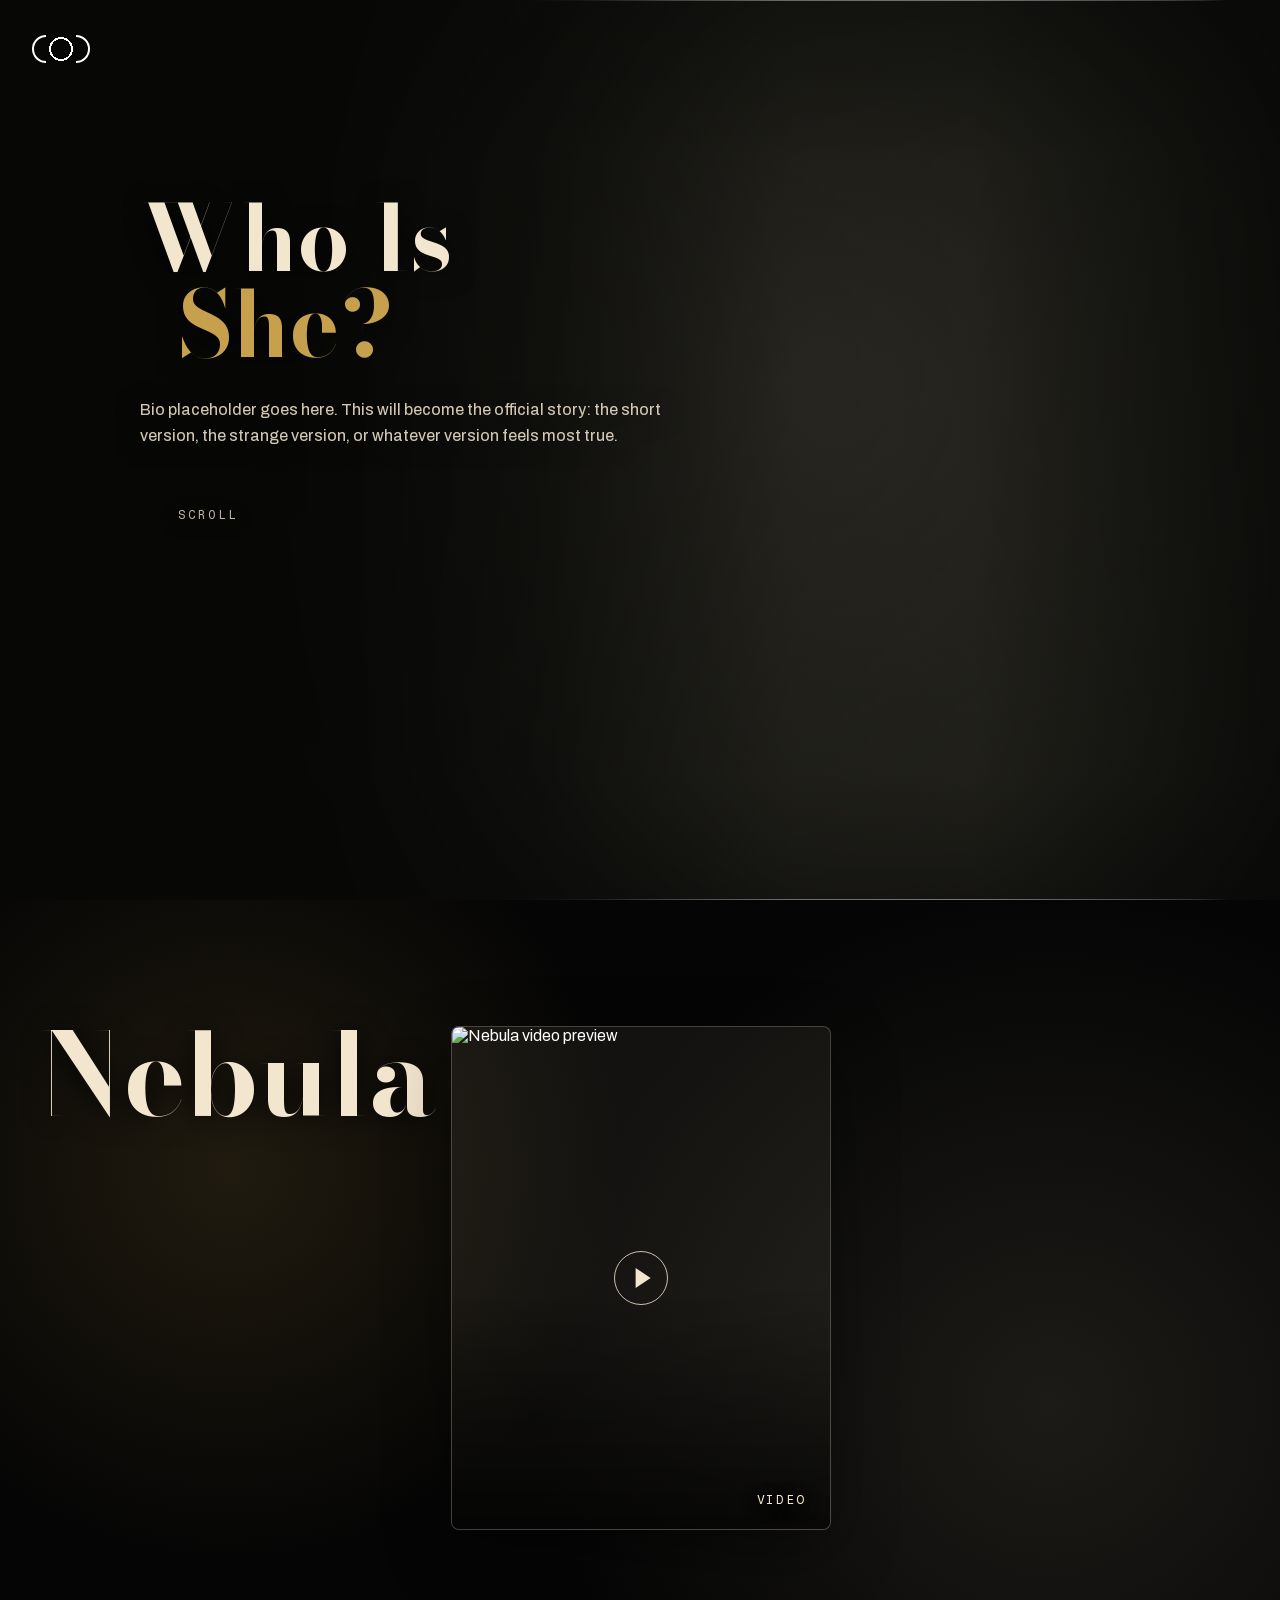
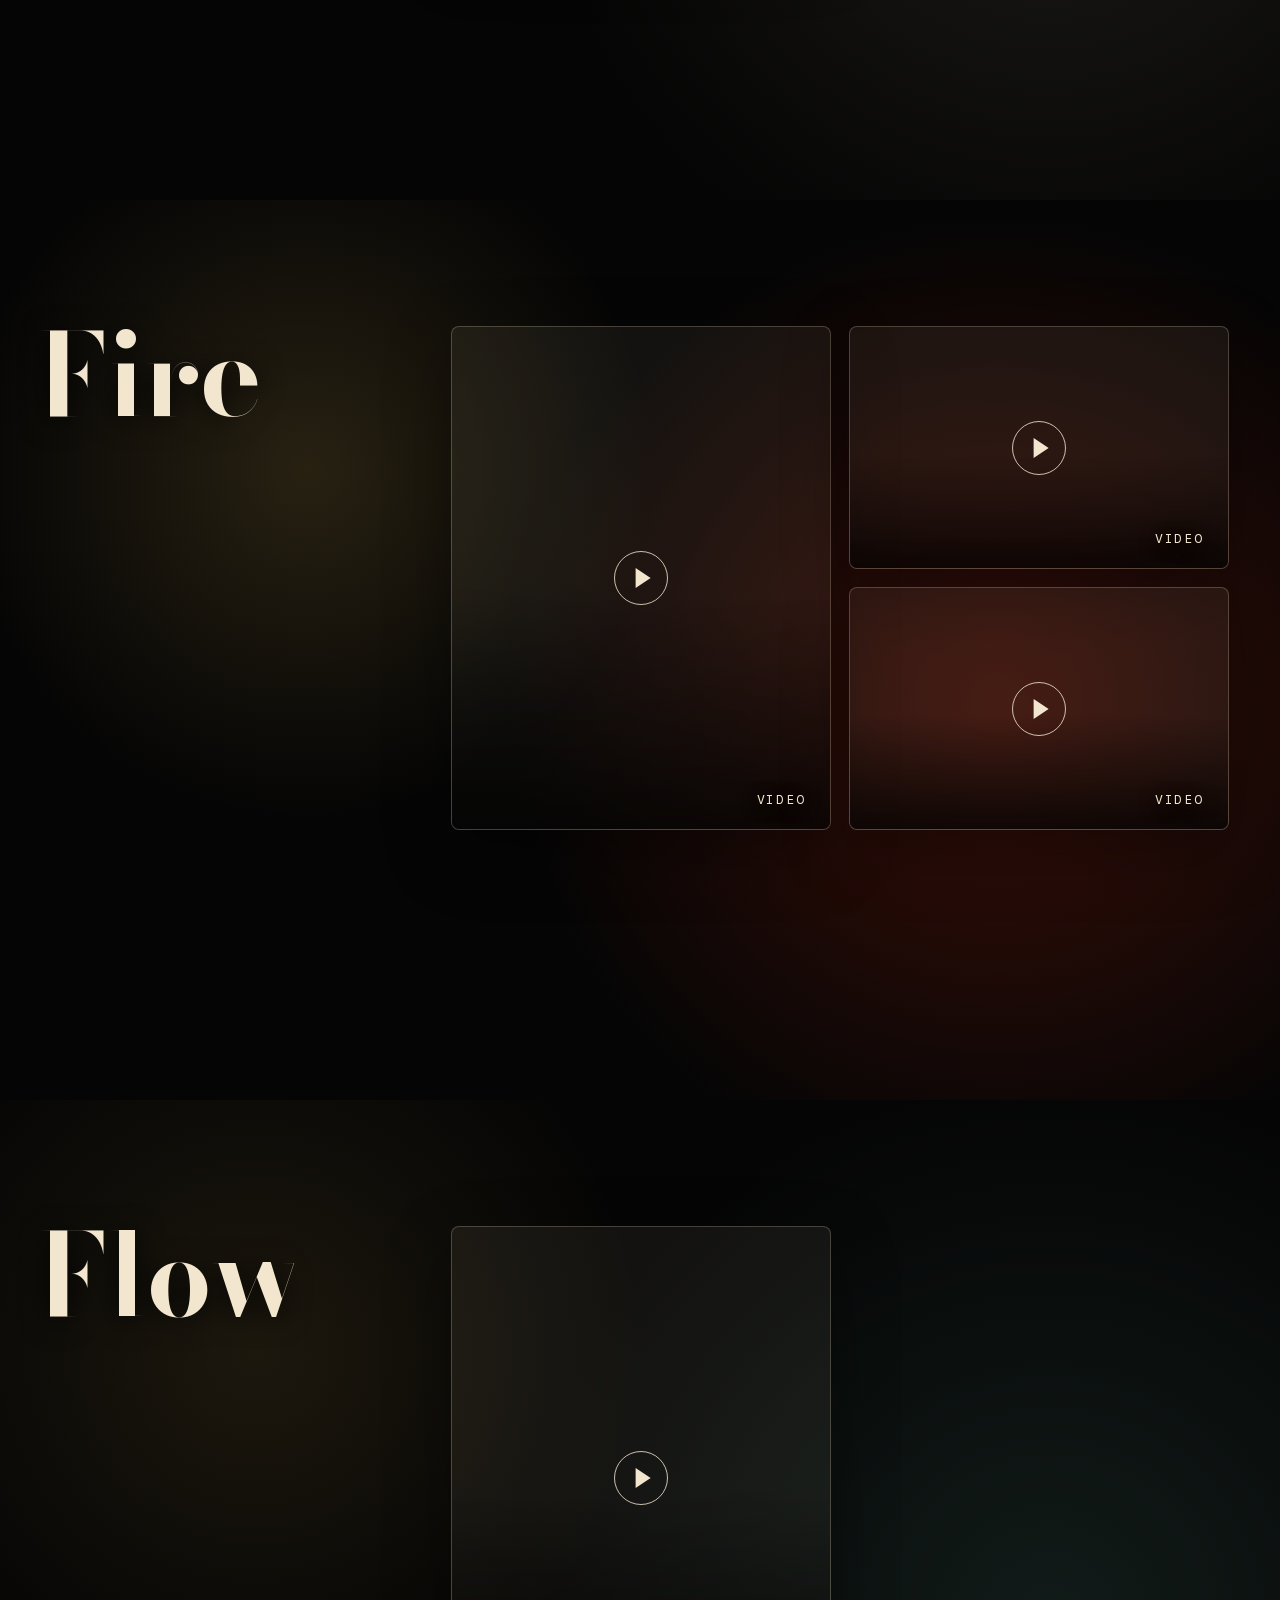
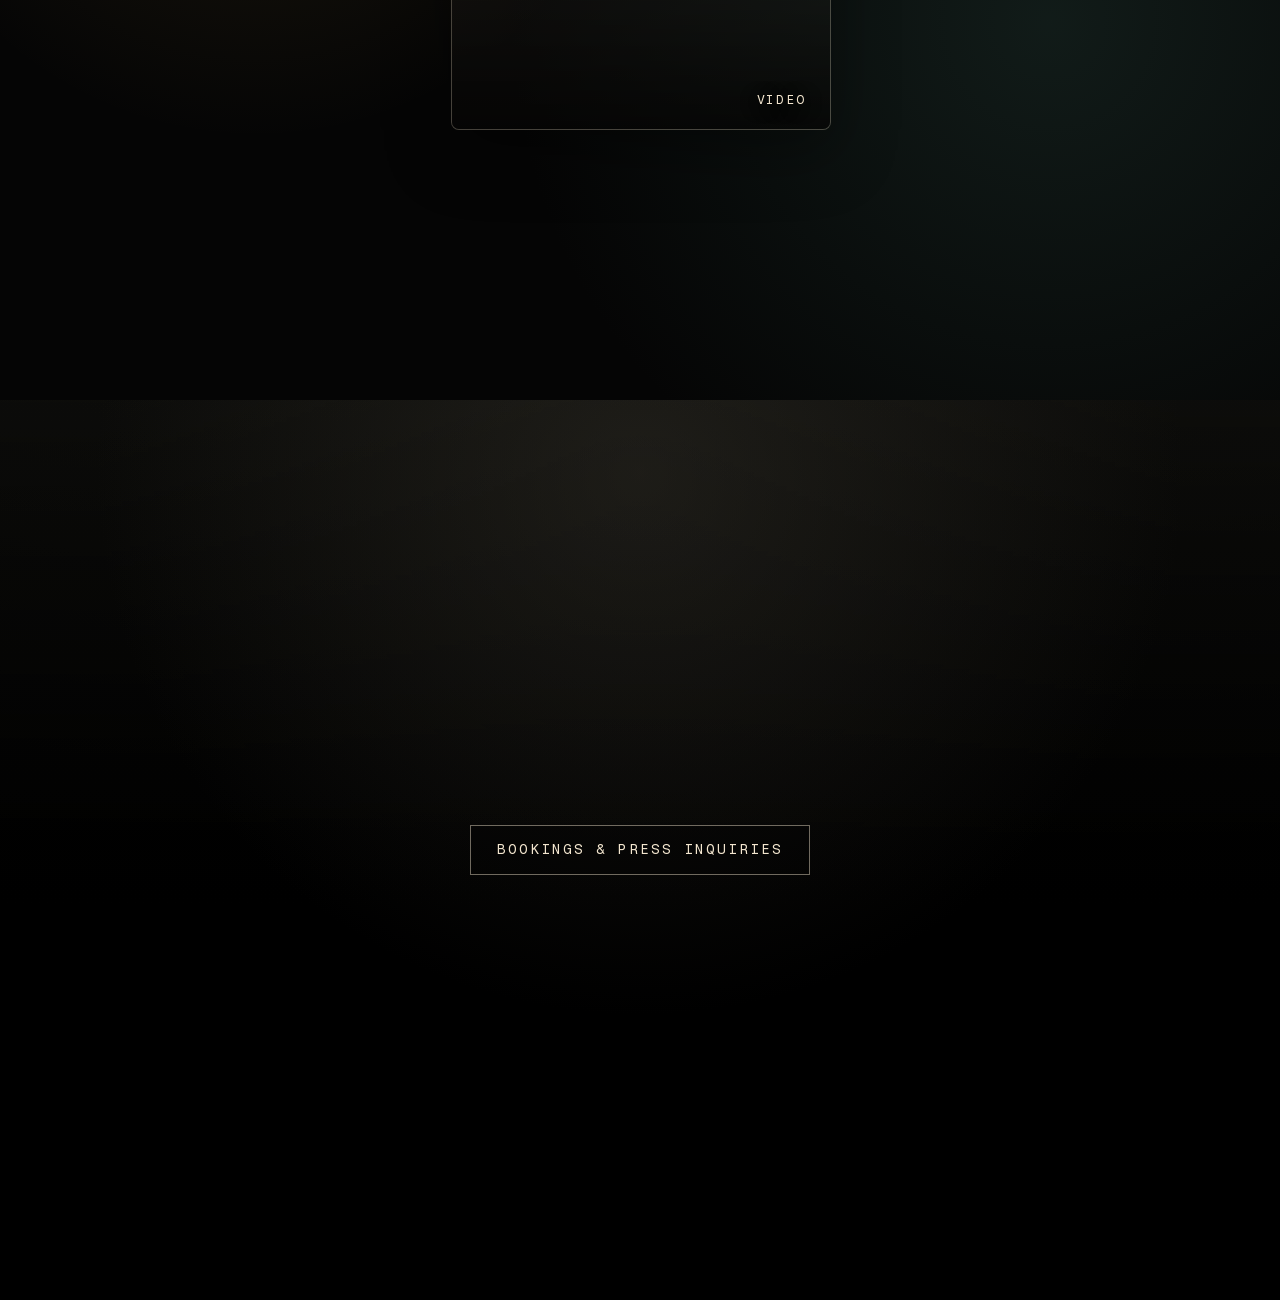
==== commit caa57cd6: "cta? for like ct-yay" ====
--- a/about.html
+++ b/about.html
@@ -6,7 +6,7 @@
   <meta name="description" content="About page for Kacey Samiee."/>
   <meta name="referrer" content="strict-origin-when-cross-origin"/>
   <title>About | Kacey Samiee</title>
-  <link rel="stylesheet" href="site.css?v=type-system-20260806"/>
+  <link rel="stylesheet" href="site.css?v=end-credits-20260806"/>
   <script>document.documentElement.classList.add("js");</script>
 </head>
 <body class="solid-page about-page">
@@ -76,6 +76,11 @@
         </div>
       </div>
     </section>
+    <section class="end-credits" id="end-credits">
+      <div class="reveal-on-scroll">
+        <a class="btn" href="mailto:kaceysamiee@gmail.com?subject=Bookings%20%26%20Press">Bookings &amp; Press Inquiries</a>
+      </div>
+    </section>
   </main>
   <div class="video-modal" aria-hidden="true" role="dialog" aria-modal="true" aria-label="Video player">
     <div class="video-modal-window">
--- a/site.css
+++ b/site.css
@@ -2582,6 +2582,70 @@
 }
 
 /* ---------------------------------------------------------------------------
+   End credits. Every page closes the way a film does: cut to black, then one
+   line in the dark -- the bookings button, alone in the frame. The ask sits
+   here on purpose; the belief ladder is Intrigue -> Proof -> Desire, so
+   contact comes after the work has made the case, never before it.
+
+   The ::before fades each page's world tint out at the top and lands on pure
+   black, so the fixed portrait or video behind it ghosts through the seam and
+   then goes dark. Index has no body class, so the bare selector is the video
+   page's cut-to-black.
+--------------------------------------------------------------------------- */
+
+.end-credits {
+  position: relative;
+  z-index: 1;
+  min-height: 100vh;
+  display: grid;
+  align-items: center;
+  justify-items: center;
+  padding: clamp(88px, 12vh, 140px) 0;
+  text-align: center;
+  scroll-margin-top: 0;
+}
+
+.end-credits::before {
+  position: absolute;
+  inset: 0 calc(50% - 50vw);
+  z-index: -1;
+  content: "";
+  background:
+    linear-gradient(180deg, transparent 0, rgba(0, 0, 0, 0.92) 30%, #000000 52%);
+}
+
+.actor-page .end-credits::before {
+  background:
+    radial-gradient(circle at 50% 8%, rgba(83, 41, 25, 0.34), transparent 52%),
+    linear-gradient(180deg, rgba(22, 9, 5, 0.62) 0, #000000 56%);
+}
+
+.mother-page .end-credits::before {
+  background:
+    radial-gradient(circle at 50% 8%, rgba(198, 0, 52, 0.2), transparent 52%),
+    linear-gradient(180deg, rgba(5, 0, 1, 0.6) 0, #000000 56%);
+}
+
+.about-page .end-credits::before {
+  background:
+    radial-gradient(circle at 50% 8%, rgba(58, 55, 47, 0.4), transparent 52%),
+    linear-gradient(180deg, rgba(7, 7, 6, 0.6) 0, #000000 56%);
+}
+
+/* The solo credits button: same voice as the global .btn, one step up in size
+   and air so it can hold a full black frame by itself, and a 44px+ touch
+   target. The global .btn stays as specced for tighter in-flow placements. */
+.end-credits .btn {
+  padding: 1.2em 1.9em;
+  font-size: clamp(0.8125rem, 1.1vw, 0.9375rem);
+}
+
+.home-scroll-text {
+  margin-left: 0;
+  margin-top: clamp(34px, 6vh, 64px);
+}
+
+/* ---------------------------------------------------------------------------
    Focus. Keyboard users need to see where they are; the site previously had no
    visible focus state on links or tiles.
 --------------------------------------------------------------------------- */
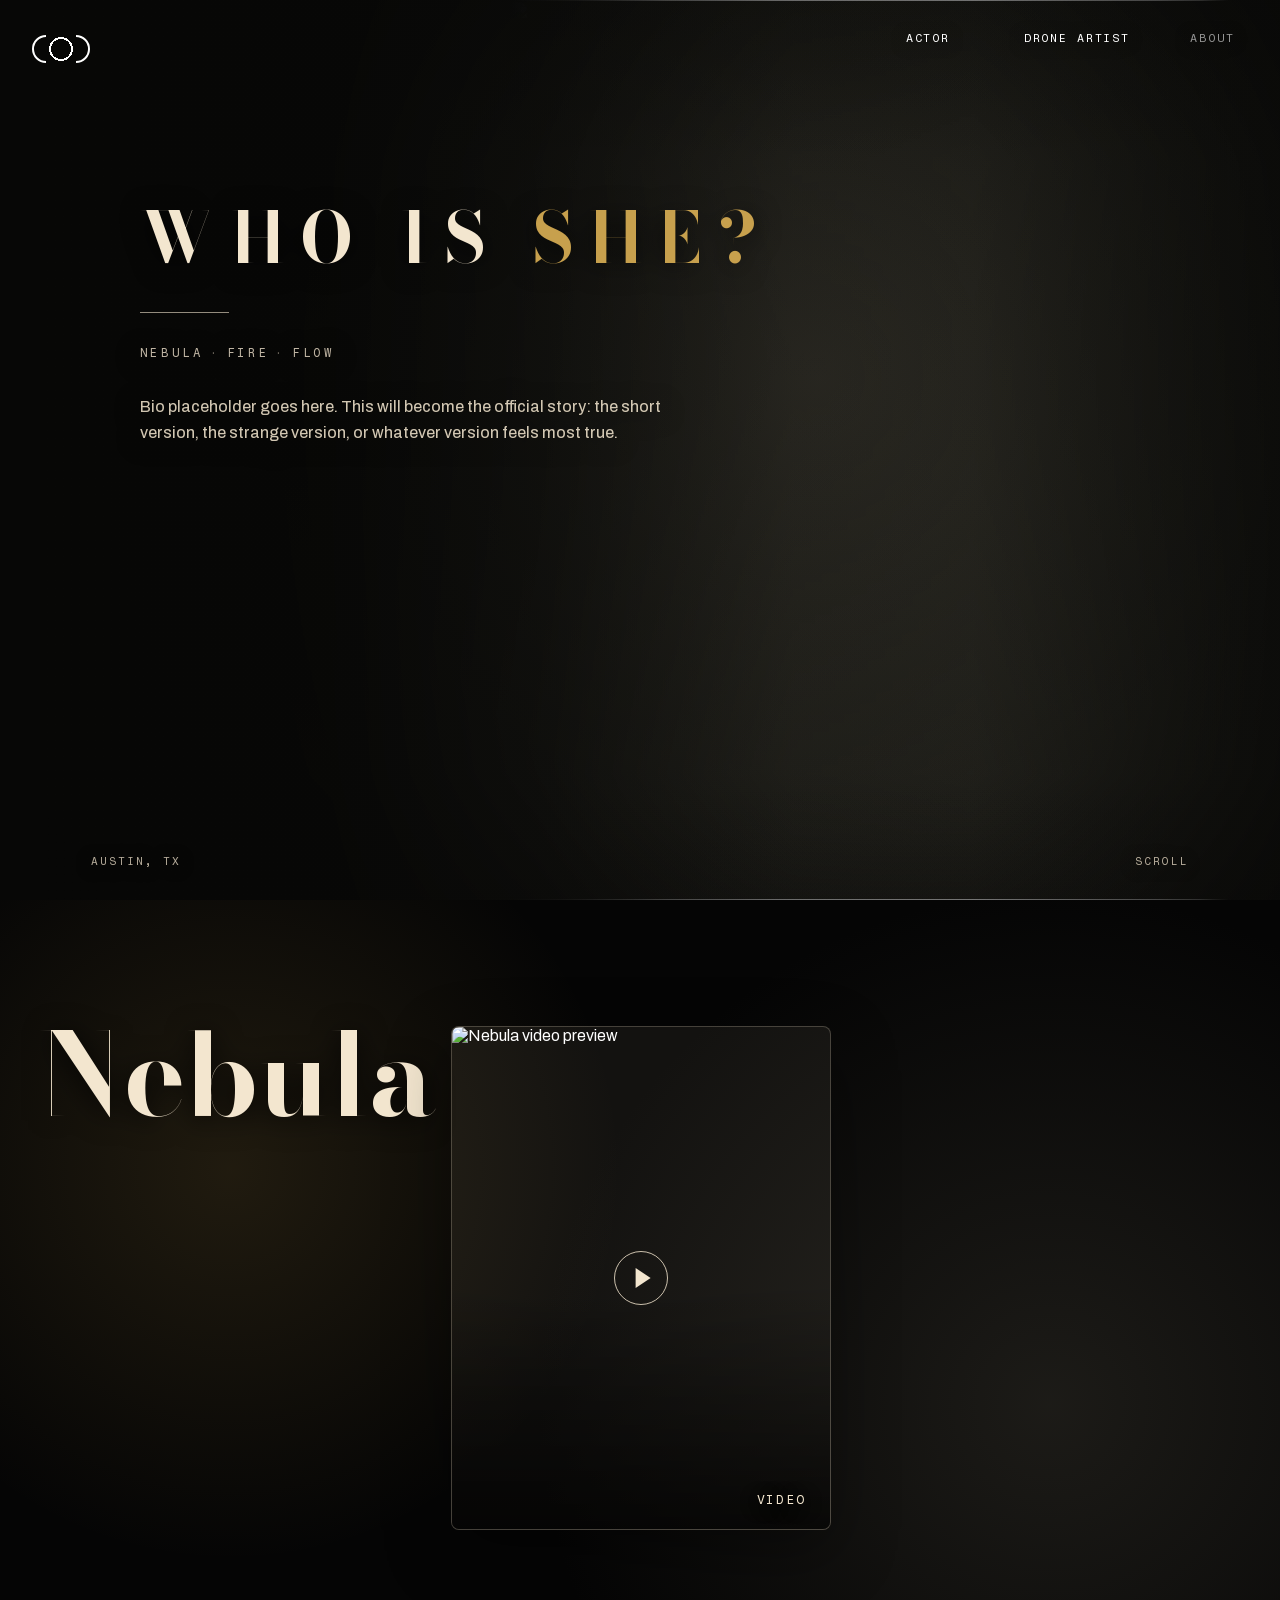
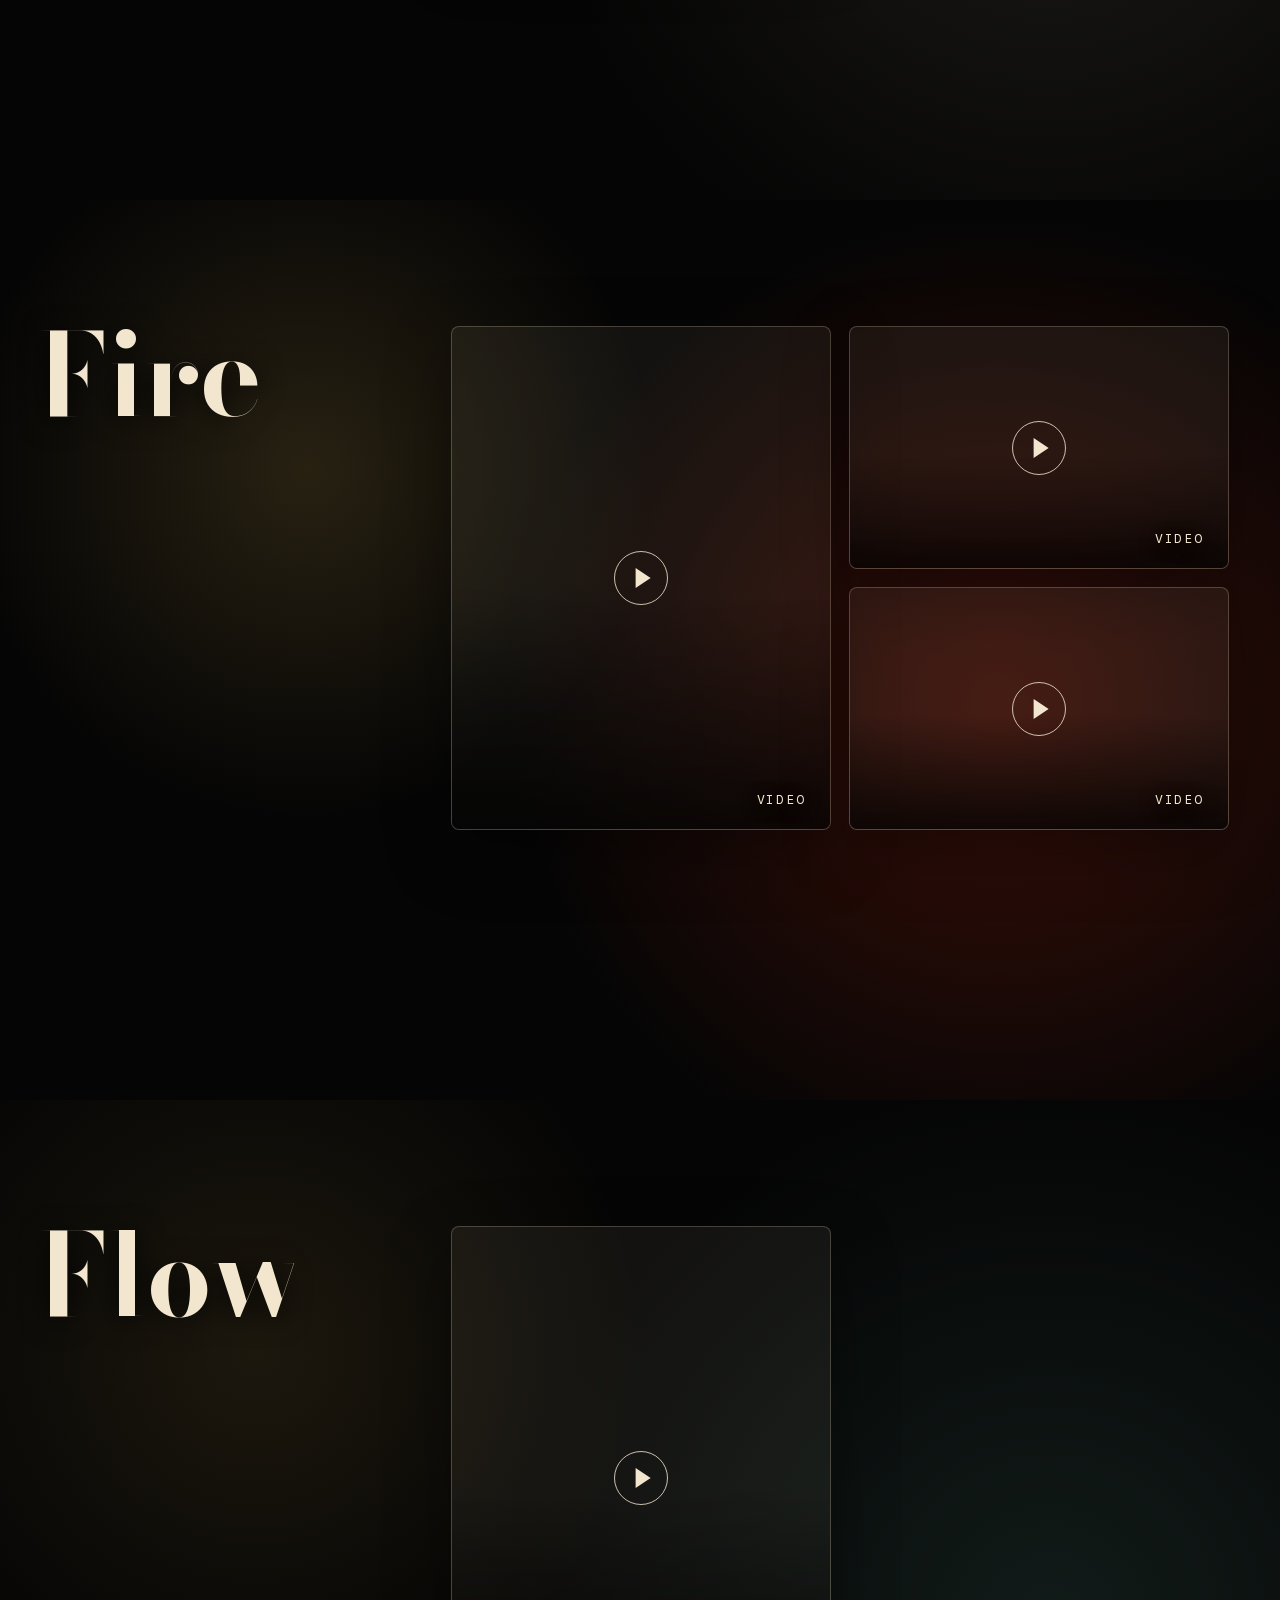
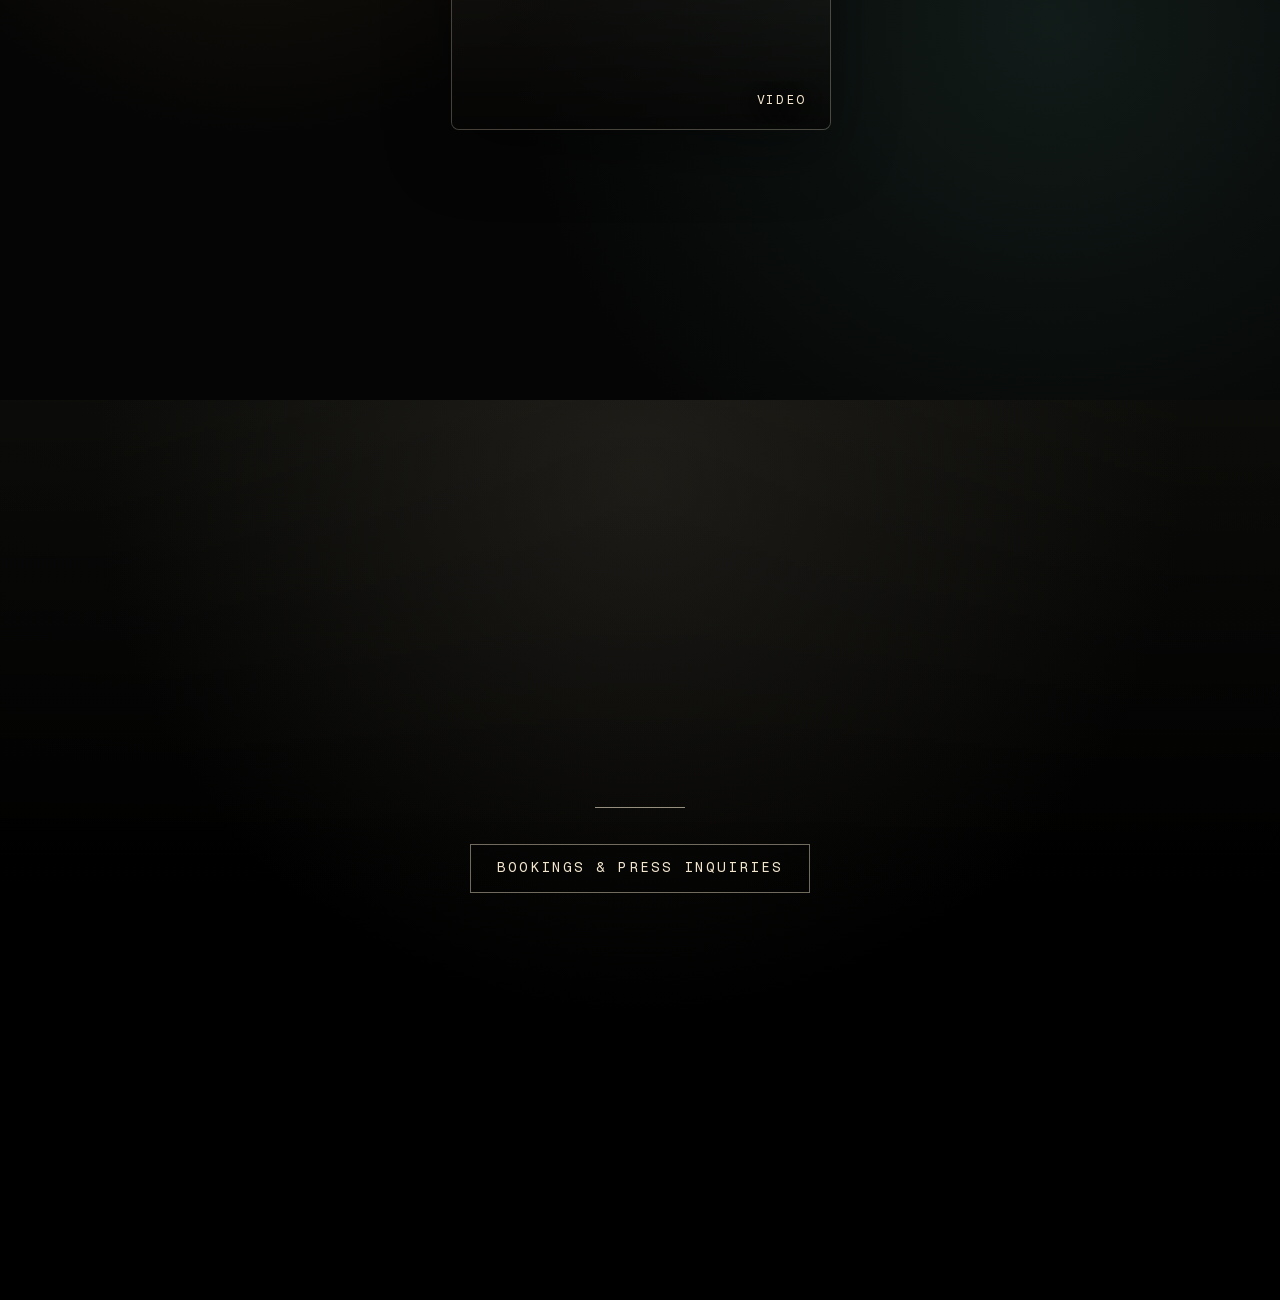
==== commit 6951d490: "sleepy aaron go zzzzz" ====
--- a/about.html
+++ b/about.html
@@ -6,33 +6,42 @@
   <meta name="description" content="About page for Kacey Samiee."/>
   <meta name="referrer" content="strict-origin-when-cross-origin"/>
   <title>About | Kacey Samiee</title>
-  <link rel="stylesheet" href="site.css?v=end-credits-20260806"/>
+  <link rel="stylesheet" href="site.css?v=title-frame-20260806"/>
   <script>document.documentElement.classList.add("js");</script>
 </head>
 <body class="solid-page about-page">
-  <nav class="home-menu" aria-label="Site navigation">
+  <nav class="home-menu" aria-label="Home">
     <a class="home-icon" href="index.html" aria-label="Home"></a>
-    <div class="home-menu-links">
-      <a href="actor.html">Actor and Filmmaker</a>
-      <a href="mother-of-drones.html">Mother of Drones</a>
-      <a href="about.html">About</a>
-    </div>
+  </nav>
+  <nav class="corner-nav" aria-label="Site navigation">
+    <a class="swap-link" href="actor.html">
+      <span class="default-label">Actor</span>
+      <span class="hover-label">Filmmaker</span>
+    </a>
+    <a class="swap-link" href="mother-of-drones.html">
+      <span class="default-label">Drone Artist</span>
+      <span class="hover-label">Mother Of Drones</span>
+    </a>
+    <a class="swap-link" href="about.html" aria-current="page">
+      <span class="default-label">About</span>
+      <span class="hover-label">Artist</span>
+    </a>
   </nav>
   <div class="about-portrait-bg" aria-hidden="true">
     <img src="assets/about-portrait-primary.png" alt=""/>
   </div>
   <main class="about-landing-main">
     <section class="about-landing-hero" aria-labelledby="about-title">
-      <div class="about-heading">
-        <h1 id="about-title">
-          <span>Who Is</span>
-          <span class="gold-text">She?</span>
-        </h1>
+      <div class="about-heading title-frame--left">
+        <h1 id="about-title" class="marquee-title">Who Is <span class="gold-text">She?</span></h1>
+        <div class="title-rule" aria-hidden="true"></div>
+        <p class="credit-line">Nebula<span class="dot">&middot;</span>Fire<span class="dot">&middot;</span>Flow</p>
         <p class="about-placeholder-bio">
           Bio placeholder goes here. This will become the official story: the short version, the strange version, or whatever version feels most true.
         </p>
-        <p class="actor-scroll-text about-flash-text">scroll</p>
-      </div>
+      </div>
+      <p class="corner-meta corner-meta--left">Austin, TX</p>
+      <a class="corner-meta corner-meta--right" href="#nebula">Scroll</a>
     </section>
     <section class="about-media-section" id="nebula" aria-labelledby="nebula-title">
       <div class="about-media-heading reveal-on-scroll">
@@ -78,6 +87,7 @@
     </section>
     <section class="end-credits" id="end-credits">
       <div class="reveal-on-scroll">
+        <div class="title-rule" aria-hidden="true"></div>
         <a class="btn" href="mailto:kaceysamiee@gmail.com?subject=Bookings%20%26%20Press">Bookings &amp; Press Inquiries</a>
       </div>
     </section>
@@ -95,15 +105,6 @@
     </div>
   </div>
   <script>
-    document.querySelectorAll(".home-menu").forEach(function (menu) {
-      menu.addEventListener("mouseenter", function () {
-        menu.classList.add("is-open");
-      });
-      menu.addEventListener("mouseleave", function () {
-        menu.classList.remove("is-open");
-      });
-    });
-
     var revealItems = document.querySelectorAll(".reveal-on-scroll");
     if ("IntersectionObserver" in window) {
       var revealObserver = new IntersectionObserver(function (entries) {
--- a/site.css
+++ b/site.css
@@ -177,10 +177,6 @@
 .mother-hero {
   position: relative;
   z-index: 1;
-}
-
-.mother-scroll-text {
-  margin-top: clamp(28px, 5vw, 54px);
 }
 
 .mother-bio-section {
@@ -424,86 +420,61 @@
     radial-gradient(circle at 50% 50%, transparent 0 10px, var(--muted) 10px 12px, transparent 12px);
 }
 
-.home-menu-links {
-  position: absolute;
-  top: 100%;
-  left: 0;
-  min-width: 220px;
-  display: grid;
-  gap: 12px;
-  opacity: 0;
-  pointer-events: none;
-  transform: translateY(-6px);
-}
-
-.home-menu:hover .home-menu-links,
-.home-menu:focus-within .home-menu-links,
-.home-menu.is-open .home-menu-links {
-  opacity: 1;
-  pointer-events: auto;
-  transform: translateY(0);
-}
-
-.home-menu-links a {
+/* ---------------------------------------------------------------------------
+   The Title Frame. The locked home comp: call-sheet metadata pinned to the
+   corners of the first frame -- nav top-right, location bottom-left, scroll
+   cue bottom-right -- around one spread didone line with a short rule and a
+   mono credit line beneath it. Subpage heroes reuse every piece; pages whose
+   composition already reads left (actor, about) take the --left variant.
+--------------------------------------------------------------------------- */
+
+.corner-nav {
+  position: absolute;
+  top: clamp(22px, 3.4vh, 40px);
+  right: clamp(18px, 3.2vw, 48px);
+  z-index: 3;
+  display: flex;
+  align-items: center;
+  gap: clamp(20px, 3vw, 48px);
+}
+
+.corner-nav a {
   color: var(--ink);
   font-family: var(--font-mono);
-  font-size: 0.8125rem;
-  letter-spacing: 0.12em;
-  text-transform: uppercase;
-  text-shadow: 0 2px 16px rgba(0, 0, 0, 0.78);
-  white-space: nowrap;
-}
-
-.home-menu-links a:hover,
-.home-menu-links a:focus {
-  color: var(--muted);
-}
-
-.nav {
-  min-height: auto;
-  display: flex;
-  align-items: center;
-  justify-content: center;
-  margin-top: clamp(18px, 2.8vw, 30px);
-  width: min(720px, 100%);
-  margin-right: auto;
-  margin-left: auto;
-}
-
-.nav-links {
-  width: 100%;
-  display: flex;
-  align-items: flex-start;
-  justify-content: space-between;
-  gap: clamp(26px, 6vw, 92px);
-}
-
-.nav-links a {
-  position: relative;
-  justify-content: center;
-  width: clamp(118px, 20vw, 204px);
-  height: 30px;
-  display: inline-flex;
-  align-items: center;
-  color: var(--ink);
-  font-family: var(--font-mono);
-  font-size: clamp(0.8rem, 1.1vw, 0.9375rem);
+  font-size: clamp(0.72rem, 0.85vw, 0.8125rem);
   letter-spacing: 0.16em;
   text-shadow: 0 2px 16px rgba(0, 0, 0, 0.78);
   text-transform: uppercase;
 }
 
+.corner-nav a:hover {
+  color: var(--muted);
+}
+
+.corner-nav a[aria-current="page"] {
+  color: rgba(255, 255, 255, 0.56);
+}
+
+/* The whisper swap: both labels share one grid cell, so the link is sized by
+   its longer name and nothing reflows when they trade places. */
+.swap-link {
+  display: inline-grid;
+  justify-items: center;
+}
+
+.swap-link > span {
+  grid-area: 1 / 1;
+  white-space: nowrap;
+}
+
 .swap-link .hover-label {
-  position: absolute;
-  z-index: 2;
   opacity: 0;
   pointer-events: none;
-  white-space: nowrap;
-}
-
-.swap-link:not(.reveal-link):hover .default-label,
-.swap-link:not(.reveal-link):focus .default-label,
-.swap-link:not(.reveal-link).is-hovered .default-label {
+}
+
+.swap-link:hover .default-label,
+.swap-link:focus .default-label,
+.swap-link.is-hovered .default-label {
   opacity: 0;
 }
 
@@ -513,47 +484,124 @@
   opacity: 1;
 }
 
-.nav-links a:hover {
-  color: var(--muted);
-}
-
 .hero {
+  position: relative;
   min-height: 100vh;
   display: grid;
-  grid-template-columns: 1fr;
-  align-items: start;
+  align-items: center;
   justify-items: center;
-  padding: clamp(94px, 16vh, 158px) 0 clamp(36px, 6vw, 72px);
+  padding: clamp(84px, 12vh, 132px) 16px clamp(96px, 16vh, 168px);
   text-align: center;
 }
 
 .hero-copy {
   width: 100%;
-  max-width: 920px;
+  max-width: 1080px;
   text-shadow: 0 3px 24px rgba(0, 0, 0, 0.82);
 }
 
-.home-title {
-  display: grid;
-  justify-items: center;
-  width: fit-content;
-  margin-right: auto;
-  margin-left: auto;
-  gap: clamp(5px, 0.8vw, 11px);
+/* The marquee: one spread line, tracked wide like a title card. The
+   padding-left mirrors the tracking that hangs off the last letter, so the
+   centered line sits truly centered. */
+.marquee-title {
+  --track: 0.26em;
+  margin: 0;
+  padding-left: var(--track);
+  font-size: clamp(2.2rem, 6.1vw, 5.4rem);
+  letter-spacing: var(--track);
+  line-height: 1.18;
+  text-transform: uppercase;
+  text-wrap: balance;
   white-space: normal;
 }
 
-.home-title-first {
-  font-size: clamp(4.5rem, 10.5vw, 10rem);
-  line-height: 0.88;
-  transform: none;
-}
-
-.home-title-last {
-  justify-self: end;
-  font-size: clamp(2rem, 4.2vw, 4.2rem);
-  line-height: 1;
-  transform: translateX(clamp(-84px, -6vw, -34px));
+.marquee-title > span {
+  white-space: nowrap;
+}
+
+.hero .marquee-title {
+  color: var(--gold);
+}
+
+.title-rule {
+  width: clamp(64px, 7vw, 104px);
+  height: 1px;
+  margin: clamp(22px, 3.6vh, 34px) auto;
+  background: rgba(243, 230, 207, 0.6);
+}
+
+.credit-line {
+  margin: 0;
+  color: rgba(243, 230, 207, 0.78);
+  font-family: var(--font-mono);
+  font-size: clamp(0.72rem, 0.95vw, 0.875rem);
+  letter-spacing: 0.22em;
+  text-transform: uppercase;
+}
+
+.credit-line .dot {
+  margin: 0 0.5em;
+  opacity: 0.55;
+}
+
+.corner-meta {
+  position: absolute;
+  bottom: clamp(20px, 3.6vh, 40px);
+  z-index: 2;
+  margin: 0;
+  color: rgba(243, 230, 207, 0.74);
+  font-family: var(--font-mono);
+  font-size: clamp(0.68rem, 0.85vw, 0.8125rem);
+  letter-spacing: 0.18em;
+  text-shadow: 0 2px 16px rgba(0, 0, 0, 0.78);
+  text-transform: uppercase;
+}
+
+.corner-meta--left {
+  left: clamp(18px, 3.2vw, 48px);
+}
+
+.corner-meta--right {
+  right: clamp(18px, 3.2vw, 48px);
+}
+
+/* Only anchors breathe: the location line holds still, the cue invites. */
+a.corner-meta {
+  animation: text-cue-breathe 2.8s ease-in-out infinite;
+}
+
+a.corner-meta:hover,
+a.corner-meta:focus {
+  color: #c7a04d;
+}
+
+/* Mid-page cues stay in flow but speak with the corner cue's voice. */
+.flow-cue {
+  display: inline-block;
+  margin-top: clamp(24px, 4vw, 44px);
+  color: rgba(243, 230, 207, 0.74);
+  font-family: var(--font-mono);
+  font-size: clamp(0.68rem, 0.85vw, 0.8125rem);
+  letter-spacing: 0.18em;
+  text-shadow: 0 2px 16px rgba(0, 0, 0, 0.78);
+  text-transform: uppercase;
+  animation: text-cue-breathe 2.8s ease-in-out infinite;
+}
+
+.flow-cue:hover,
+.flow-cue:focus {
+  color: #c7a04d;
+}
+
+/* Left-set frames: rule and credit line align to the text edge. */
+.title-frame--left .marquee-title {
+  padding-left: 0;
+  text-align: left;
+}
+
+.title-frame--left .title-rule {
+  margin-right: 0;
+  margin-left: 0;
 }
 
 h1 {
@@ -594,26 +642,10 @@
   margin: 0;
 }
 
-.subpage-menu {
-  width: min(620px, 100%);
-  display: flex;
-  align-items: center;
-  justify-content: space-between;
-  gap: clamp(24px, 6vw, 90px);
-  margin: clamp(24px, 4vw, 38px) auto 0;
-}
-
-.subpage-menu a {
-  color: var(--ink);
-  font-size: clamp(1.05rem, 1.9vw, 1.35rem);
-  font-weight: 650;
-  text-shadow: 0 2px 16px rgba(0, 0, 0, 0.78);
-  text-transform: lowercase;
-  white-space: nowrap;
-}
-
-.subpage-menu a:hover {
-  color: var(--muted);
+.subpage-title.marquee-title {
+  --track: 0.22em;
+  color: #f3e6cf;
+  font-size: clamp(1.7rem, 4.8vw, 3.9rem);
 }
 
 .about-page {
@@ -1248,11 +1280,12 @@
 }
 
 .actor-hero {
+  position: relative;
   min-height: 100vh;
   display: grid;
   align-items: start;
   justify-items: start;
-  padding: clamp(132px, 22vh, 220px) 0 clamp(36px, 6vw, 72px);
+  padding: clamp(104px, 15vh, 160px) 0 clamp(64px, 10vh, 96px);
 }
 
 .actor-heading {
@@ -1264,34 +1297,10 @@
   text-shadow: 0 4px 26px rgba(0, 0, 0, 0.74);
 }
 
-.actor-heading h1 {
-  display: grid;
-  gap: clamp(0.03em, 0.5vw, 0.16em);
-  margin: 0;
+.actor-heading .marquee-title {
+  --track: 0.22em;
   color: #f3e6cf;
-  line-height: 0.86;
-  white-space: normal;
-}
-
-.actor-heading h1 span {
-  white-space: nowrap;
-}
-
-.actor-heading .filmmaker-line {
-  color: #c7a04d;
-  font-size: clamp(2.4rem, 5.2vw, 6rem);
-  transform: translateX(clamp(32px, 5vw, 84px));
-}
-
-.actor-heading .screen-line {
-  color: #f3e6cf;
-  font-size: clamp(2rem, 4.3vw, 5rem);
-}
-
-.actor-heading .stage-line {
-  color: #f3e6cf;
-  font-size: clamp(2.25rem, 4.9vw, 5.7rem);
-  transform: translateX(clamp(14px, 2.8vw, 48px));
+  font-size: clamp(2rem, 4.6vw, 4rem);
 }
 
 .actor-heading .gold-text {
@@ -1309,24 +1318,6 @@
 
 .actor-main {
   width: min(1180px, calc(100% - 32px));
-}
-
-.actor-scroll-text {
-  display: inline-block;
-  margin-top: clamp(30px, 5vw, 58px);
-  margin-left: clamp(20px, 3vw, 48px);
-  color: rgba(243, 230, 207, 0.78);
-  font-family: var(--font-mono);
-  font-size: clamp(0.75rem, 0.95vw, 0.875rem);
-  letter-spacing: 0.16em;
-  text-transform: uppercase;
-  text-shadow: 0 3px 18px rgba(0, 0, 0, 0.76);
-  animation: text-cue-breathe 2.8s ease-in-out infinite;
-}
-
-.actor-scroll-text:hover,
-.actor-scroll-text:focus {
-  color: #c7a04d;
 }
 
 @keyframes text-cue-breathe {
@@ -1452,6 +1443,7 @@
 }
 
 .about-landing-hero {
+  position: relative;
   min-height: 100vh;
   display: grid;
   align-items: start;
@@ -1469,25 +1461,16 @@
   text-shadow: 0 4px 26px rgba(0, 0, 0, 0.74);
 }
 
-.about-heading h1 {
-  display: grid;
-  gap: clamp(0.03em, 0.5vw, 0.16em);
-  margin: 0;
+.about-heading .marquee-title {
+  --track: 0.22em;
   color: #f3e6cf;
   font-family: var(--font-display);
-  font-size: clamp(3.4rem, 7.2vw, 7rem);
   font-weight: 700;
-  line-height: 0.86;
-  white-space: normal;
-}
-
-.about-heading h1 span {
-  white-space: nowrap;
+  font-size: clamp(2rem, 5.4vw, 4.6rem);
 }
 
 .about-heading .gold-text {
   color: #c7a04d;
-  transform: translateX(clamp(18px, 3vw, 54px));
 }
 
 .about-placeholder-bio {
@@ -1497,10 +1480,6 @@
   font-size: clamp(1rem, 1.18vw, 1.16rem);
   font-weight: 450;
   line-height: 1.62;
-}
-
-.about-flash-text {
-  margin-bottom: 0;
 }
 
 .about-media-section {
@@ -2104,16 +2083,6 @@
 }
 
 @media (max-width: 860px) {
-  .nav {
-    margin-top: 22px;
-  }
-
-  .nav-links {
-    width: 100%;
-    overflow-x: auto;
-    padding-bottom: 2px;
-  }
-
   .hero {
     min-height: 100vh;
   }
@@ -2125,11 +2094,6 @@
   .actor-heading {
     width: min(620px, calc(100vw - 56px));
     margin-left: clamp(28px, 6vw, 52px);
-  }
-
-  .actor-heading .filmmaker-line,
-  .actor-heading .stage-line {
-    transform: none;
   }
 
   .actor-intro-bio {
@@ -2342,44 +2306,52 @@
   }
 }
 
+@media (max-width: 560px) {
+  /* Tighter call-sheet corners: clear the home mark and keep the credit
+     line inside the gutters. */
+  .corner-nav {
+    gap: 14px;
+  }
+
+  .corner-nav a {
+    font-size: 0.66rem;
+    letter-spacing: 0.12em;
+  }
+
+  .credit-line {
+    font-size: 0.66rem;
+    letter-spacing: 0.16em;
+  }
+}
+
 @media (max-width: 520px) {
   main {
     width: min(100% - 22px, 1120px);
   }
 
-  h1 {
-    font-size: clamp(2.45rem, 12vw, 3.1rem);
+  .hero .marquee-title {
+    font-size: clamp(2.6rem, 13vw, 3.2rem);
   }
 
   .actor-heading {
     width: min(310px, calc(100vw - 78px));
   }
 
-  .actor-heading .filmmaker-line {
-    font-size: clamp(2.05rem, 10vw, 2.45rem);
-  }
-
-  .actor-heading .screen-line {
-    font-size: clamp(1.65rem, 8.1vw, 2rem);
-  }
-
-  .actor-heading .stage-line {
-    font-size: clamp(1.8rem, 8.8vw, 2.18rem);
+  .actor-heading .marquee-title {
+    font-size: clamp(1.9rem, 9.4vw, 2.3rem);
+  }
+
+  .subpage-title.marquee-title {
+    font-size: clamp(1.5rem, 7.6vw, 1.9rem);
+  }
+
+  .about-heading .marquee-title {
+    font-size: clamp(1.8rem, 9vw, 2.2rem);
   }
 
   .actor-intro-bio {
     font-size: 0.88rem;
     line-height: 1.42;
-  }
-
-  .actor-scroll-text {
-    width: 150px;
-    margin-top: 40px;
-    margin-left: 0;
-    font-size: 0.68rem;
-    line-height: 1.55;
-    letter-spacing: 0.13em;
-    white-space: normal;
   }
 
   .actor-bio-copy {
@@ -2469,12 +2441,6 @@
   .about-bio-copy,
   .about-bio-unhinged .about-bio-copy {
     font-size: 0.98rem;
-  }
-
-  .mother-page .subpage-title {
-    max-width: 340px;
-    font-size: clamp(2.8rem, 15vw, 4rem);
-    line-height: 0.92;
   }
 
   .mother-main {
@@ -2640,9 +2606,9 @@
   font-size: clamp(0.8125rem, 1.1vw, 0.9375rem);
 }
 
-.home-scroll-text {
-  margin-left: 0;
-  margin-top: clamp(34px, 6vh, 64px);
+/* The rule motif closes the film the same way it opened it. */
+.end-credits .title-rule {
+  margin: 0 auto clamp(26px, 4vh, 40px);
 }
 
 /* ---------------------------------------------------------------------------
@@ -2680,8 +2646,8 @@
     transition-delay: 0ms;
   }
 
-  .actor-scroll-text,
-  .mother-scroll-text {
+  a.corner-meta,
+  .flow-cue {
     animation: none;
     opacity: 0.85;
   }
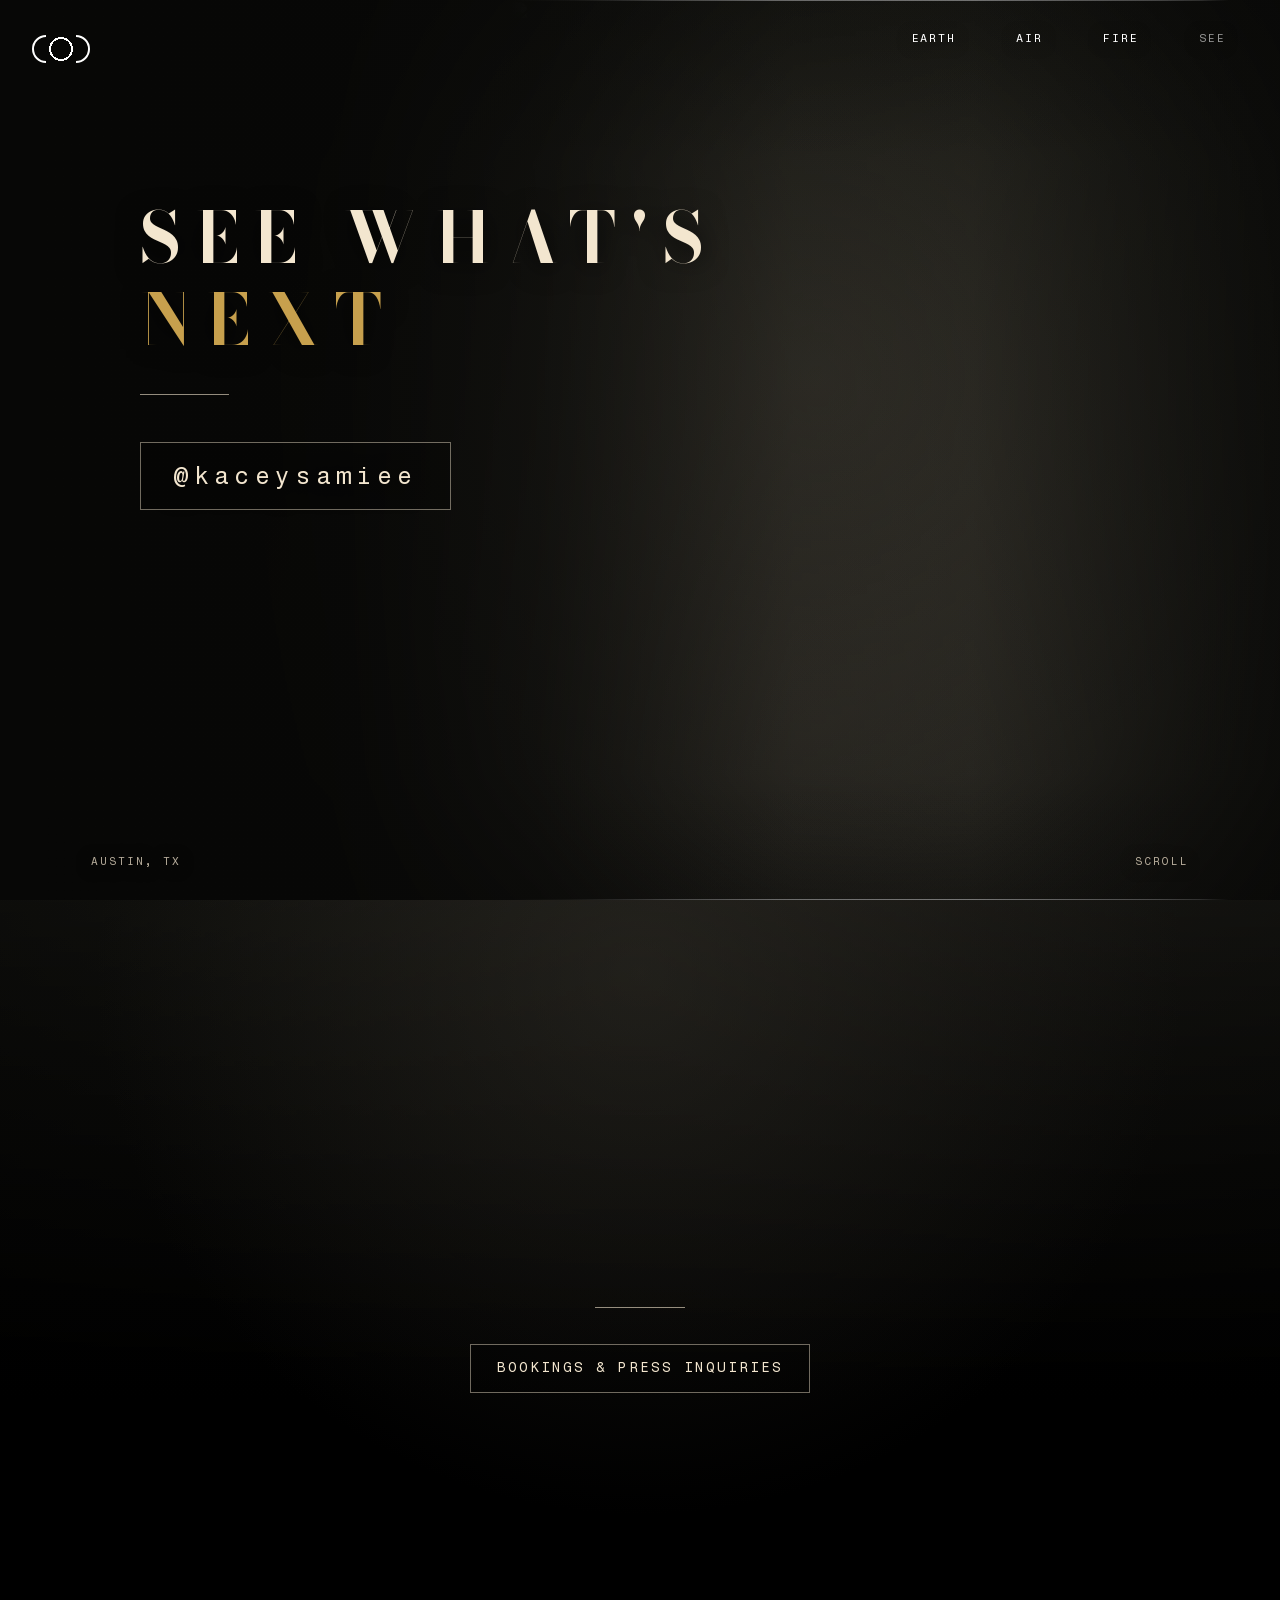
==== commit d2c0037e: "saving our working" ====
--- a/about.html
+++ b/about.html
@@ -5,8 +5,8 @@
   <meta name="viewport" content="width=device-width, initial-scale=1.0"/>
   <meta name="description" content="About page for Kacey Samiee."/>
   <meta name="referrer" content="strict-origin-when-cross-origin"/>
-  <title>About | Kacey Samiee</title>
-  <link rel="stylesheet" href="site.css?v=title-frame-20260806"/>
+  <title>See What's Next | Kacey Samiee</title>
+  <link rel="stylesheet" href="site.css?v=nebula-20260818"/>
   <script>document.documentElement.classList.add("js");</script>
 </head>
 <body class="solid-page about-page">
@@ -15,15 +15,19 @@
   </nav>
   <nav class="corner-nav" aria-label="Site navigation">
     <a class="swap-link" href="actor.html">
-      <span class="default-label">Actor</span>
-      <span class="hover-label">Filmmaker</span>
+      <span class="default-label">Earth</span>
+      <span class="hover-label">Actress</span>
     </a>
     <a class="swap-link" href="mother-of-drones.html">
-      <span class="default-label">Drone Artist</span>
-      <span class="hover-label">Mother Of Drones</span>
+      <span class="default-label">Air</span>
+      <span class="hover-label">Drones</span>
+    </a>
+    <a class="swap-link" href="fire.html">
+      <span class="default-label">Fire</span>
+      <span class="hover-label">Dancer</span>
     </a>
     <a class="swap-link" href="about.html" aria-current="page">
-      <span class="default-label">About</span>
+      <span class="default-label">See</span>
       <span class="hover-label">Artist</span>
     </a>
   </nav>
@@ -33,57 +37,12 @@
   <main class="about-landing-main">
     <section class="about-landing-hero" aria-labelledby="about-title">
       <div class="about-heading title-frame--left">
-        <h1 id="about-title" class="marquee-title">Who Is <span class="gold-text">She?</span></h1>
+        <h1 id="about-title" class="marquee-title">See What's <span class="gold-text">Next</span></h1>
         <div class="title-rule" aria-hidden="true"></div>
-        <p class="credit-line">Nebula<span class="dot">&middot;</span>Fire<span class="dot">&middot;</span>Flow</p>
-        <p class="about-placeholder-bio">
-          Bio placeholder goes here. This will become the official story: the short version, the strange version, or whatever version feels most true.
-        </p>
+        <a class="btn about-follow-btn" href="https://www.instagram.com/kaceysamiee/" target="_blank" rel="noopener">@kaceysamiee</a>
       </div>
       <p class="corner-meta corner-meta--left">Austin, TX</p>
-      <a class="corner-meta corner-meta--right" href="#nebula">Scroll</a>
-    </section>
-    <section class="about-media-section" id="nebula" aria-labelledby="nebula-title">
-      <div class="about-media-heading reveal-on-scroll">
-        <h2 id="nebula-title">Nebula</h2>
-      </div>
-      <div class="about-media-grid" aria-label="Nebula media placeholders">
-        <a class="work-card about-media-card about-video-placeholder reel-card reveal-on-scroll" href="https://youtu.be/t-AxDWIOE6o" target="_blank" rel="noopener" aria-label="Nebula video">
-          <img src="https://img.youtube.com/vi/t-AxDWIOE6o/hqdefault.jpg" alt="Nebula video preview"/>
-          <span class="play-mark" aria-hidden="true"></span>
-          <span>video</span>
-        </a>
-      </div>
-    </section>
-    <section class="about-media-section fire-section" id="fire" aria-labelledby="fire-title">
-      <div class="about-media-heading reveal-on-scroll">
-        <h2 id="fire-title">Fire</h2>
-      </div>
-      <div class="about-media-grid" aria-label="Fire media placeholders">
-        <div class="work-card about-media-card about-video-placeholder reveal-on-scroll">
-          <span class="play-mark" aria-hidden="true"></span>
-          <span>video</span>
-        </div>
-        <div class="work-card about-media-card about-video-placeholder reveal-on-scroll">
-          <span class="play-mark" aria-hidden="true"></span>
-          <span>video</span>
-        </div>
-        <div class="work-card about-media-card about-video-placeholder reveal-on-scroll">
-          <span class="play-mark" aria-hidden="true"></span>
-          <span>video</span>
-        </div>
-      </div>
-    </section>
-    <section class="about-media-section flow-section" id="flow" aria-labelledby="flow-title">
-      <div class="about-media-heading reveal-on-scroll">
-        <h2 id="flow-title">Flow</h2>
-      </div>
-      <div class="about-media-grid" aria-label="Flow media placeholders">
-        <div class="work-card about-media-card about-video-placeholder reveal-on-scroll">
-          <span class="play-mark" aria-hidden="true"></span>
-          <span>video</span>
-        </div>
-      </div>
+      <a class="corner-meta corner-meta--right" href="#end-credits">Scroll</a>
     </section>
     <section class="end-credits" id="end-credits">
       <div class="reveal-on-scroll">
@@ -92,18 +51,6 @@
       </div>
     </section>
   </main>
-  <div class="video-modal" aria-hidden="true" role="dialog" aria-modal="true" aria-label="Video player">
-    <div class="video-modal-window">
-      <button class="video-modal-close" type="button" aria-label="Close video">X</button>
-      <iframe
-        class="video-modal-frame"
-        title="Video player"
-        referrerpolicy="strict-origin-when-cross-origin"
-        allow="accelerometer; autoplay; clipboard-write; encrypted-media; gyroscope; picture-in-picture; web-share"
-        allowfullscreen
-      ></iframe>
-    </div>
-  </div>
   <script>
     var revealItems = document.querySelectorAll(".reveal-on-scroll");
     if ("IntersectionObserver" in window) {
@@ -124,89 +71,6 @@
         item.classList.add("is-visible");
       });
     }
-
-    var videoModal = document.querySelector(".video-modal");
-    var videoFrame = document.querySelector(".video-modal-frame");
-    var videoClose = document.querySelector(".video-modal-close");
-
-    function getYouTubeId(url) {
-      try {
-        var parsedUrl = new URL(url);
-        var pathParts = parsedUrl.pathname.split("/").filter(Boolean);
-
-        if (parsedUrl.hostname.indexOf("youtu.be") !== -1) {
-          return pathParts[0];
-        }
-
-        if (pathParts[0] === "shorts" || pathParts[0] === "embed") {
-          return pathParts[1];
-        }
-
-        return parsedUrl.searchParams.get("v");
-      } catch (error) {
-        return "";
-      }
-    }
-
-    function getVideoOrigin() {
-      if (window.location.protocol === "file:") {
-        return "https://kaceysamiee.com";
-      }
-
-      return window.location.origin;
-    }
-
-    function closeVideoModal() {
-      if (!videoModal || !videoFrame) {
-        return;
-      }
-
-      videoModal.classList.remove("is-open");
-      videoModal.setAttribute("aria-hidden", "true");
-      document.body.classList.remove("video-modal-open");
-      videoFrame.setAttribute("src", "");
-    }
-
-    document.querySelectorAll(".reel-card").forEach(function (card) {
-      card.addEventListener("click", function (event) {
-        var videoId = getYouTubeId(card.getAttribute("href"));
-
-        if (!videoModal || !videoFrame || !videoId) {
-          return;
-        }
-
-        event.preventDefault();
-        var videoOrigin = getVideoOrigin();
-        var embedUrl = "https://www.youtube-nocookie.com/embed/" + videoId
-          + "?autoplay=1&rel=0&modestbranding=1&playsinline=1"
-          + "&origin=" + encodeURIComponent(videoOrigin)
-          + "&widget_referrer=" + encodeURIComponent(window.location.href);
-
-        videoFrame.setAttribute("src", embedUrl);
-        videoModal.classList.add("is-open");
-        videoModal.setAttribute("aria-hidden", "false");
-        document.body.classList.add("video-modal-open");
-        videoClose.focus();
-      });
-    });
-
-    if (videoClose) {
-      videoClose.addEventListener("click", closeVideoModal);
-    }
-
-    if (videoModal) {
-      videoModal.addEventListener("click", function (event) {
-        if (event.target === videoModal) {
-          closeVideoModal();
-        }
-      });
-    }
-
-    document.addEventListener("keydown", function (event) {
-      if (event.key === "Escape" && videoModal && videoModal.classList.contains("is-open")) {
-        closeVideoModal();
-      }
-    });
   </script>
 </body>
 </html>
--- a/site.css
+++ b/site.css
@@ -189,7 +189,7 @@
   padding: clamp(88px, 12vh, 140px) 0 clamp(72px, 9vw, 110px);
   scroll-margin-top: 0;
   background:
-    linear-gradient(90deg, #bb0030 0, #b9002f 40%, #970024 70%, #680017 100%);
+    linear-gradient(90deg, #5b7ea9 0, #587ba6 40%, #3f5f8b 70%, #1d3d5f 100%);
 }
 
 .mother-bio-section::before {
@@ -198,8 +198,8 @@
   z-index: -1;
   content: "";
   background:
-    radial-gradient(circle at 25% 42%, rgba(191, 0, 45, 0.46), transparent 46%),
-    linear-gradient(90deg, #bd0030 0, #b7002d 42%, #970024 70%, #680017 100%);
+    radial-gradient(circle at 25% 42%, rgba(116, 149, 190, 0.46), transparent 46%),
+    linear-gradient(90deg, #5e81ab 0, #5a7da8 42%, #3f5f8b 70%, #1d3d5f 100%);
 }
 
 .mother-bio-section::after {
@@ -208,8 +208,8 @@
   z-index: -1;
   content: "";
   background:
-    linear-gradient(90deg, transparent 0, transparent 34%, rgba(178, 0, 45, 0.18) 45%, rgba(137, 0, 31, 0.34) 58%, transparent 72%),
-    linear-gradient(180deg, rgba(0, 0, 0, 0.12), transparent 20%, transparent 88%, rgba(107, 0, 24, 0.18));
+    linear-gradient(90deg, transparent 0, transparent 34%, rgba(90, 125, 168, 0.18) 45%, rgba(64, 94, 135, 0.34) 58%, transparent 72%),
+    linear-gradient(180deg, rgba(0, 0, 0, 0.12), transparent 20%, transparent 88%, rgba(47, 81, 120, 0.18));
 }
 
 .mother-bio-photo {
@@ -272,10 +272,10 @@
 
 .mother-design-section::before {
   background:
-    linear-gradient(180deg, rgba(0, 0, 0, 0.78), rgba(12, 0, 4, 0.94) 24%, rgba(0, 0, 0, 0.9) 100%),
-    radial-gradient(circle at 18% 20%, rgba(198, 0, 52, 0.24), transparent 38%),
+    linear-gradient(180deg, rgba(0, 0, 0, 0.78), rgba(2, 6, 12, 0.94) 24%, rgba(0, 0, 0, 0.9) 100%),
+    radial-gradient(circle at 18% 20%, rgba(116, 149, 190, 0.24), transparent 38%),
     radial-gradient(circle at 76% 42%, rgba(199, 160, 77, 0.15), transparent 34%),
-    #050001;
+    #010305;
 }
 
 .mother-design-grid .work-card img {
@@ -284,77 +284,110 @@
 
 .mother-video-tile {
   background:
-    linear-gradient(135deg, rgba(198, 0, 52, 0.42), rgba(0, 0, 0, 0.62)),
-    url("assets/mother-bio-portrait.png") center 58% / cover;
-}
-
-.hekate-hero-section {
+    linear-gradient(135deg, rgba(91, 126, 169, 0.42), rgba(0, 0, 0, 0.62)),
+    url("assets/oh-my.png") center 58% / cover;
+}
+
+/* Nebula lives on the drones page: same media-section frame as the about page
+   once used, repainted in Airspace so the One World Rule holds, and mirrored --
+   the film frame sits left, the heading right. The columns repeat the design
+   section's 1.2fr/0.8fr split (flipped) so the video runs exactly as wide as
+   the work grid above it. Selectors carry .mother-page so they outrank the
+   .about-media-section base rules that come later. */
+.mother-page .mother-nebula-section {
+  width: auto;
+  margin-left: 0;
+  grid-template-columns: minmax(320px, 1.2fr) minmax(260px, 0.8fr);
+  gap: clamp(34px, 6vw, 90px);
+  align-items: center;
+  align-content: center;
+  padding-right: 0;
+  padding-left: 0;
+}
+
+.mother-page .mother-nebula-section::before {
+  inset: 0 calc(50% - 50vw);
+  background:
+    radial-gradient(circle at 20% 58%, rgba(116, 149, 190, 0.28), transparent 44%),
+    radial-gradient(circle at 82% 34%, rgba(199, 160, 77, 0.14), transparent 32%),
+    #010305;
+}
+
+.mother-nebula-section .about-media-heading {
+  position: static;
+  grid-row: 1;
+  grid-column: 2;
+  text-align: right;
+}
+
+/* One word in a 420px column: the about page's 9vw marquee overflows here,
+   so the heading steps down to fit the frame with air to spare. */
+.mother-nebula-section .about-media-heading h2 {
+  font-size: clamp(3.4rem, 7vw, 7rem);
+}
+
+.mother-nebula-section .about-media-grid {
+  grid-row: 1;
+  grid-column: 1;
+  grid-template-columns: 1fr;
+  grid-auto-rows: auto;
+}
+
+.mother-nebula-section .about-media-card,
+.mother-nebula-section .about-media-card:nth-child(1) {
+  grid-row: auto;
+  width: 100%;
+  aspect-ratio: 16 / 9;
+}
+
+/* ---------------------------------------------------------------------------
+   The fire page. Hekate's Torch in its own world: one page, one tint --
+   Torchlight, the flame orange lifted from assets/hekates-torch.png -- over
+   page black. The hero sets the title frame straight onto the shipped torch
+   frame; the Airspace blue stays behind on the drones page. The gallery
+   override is scoped to .fire-page so it outranks .actor-gallery-section's
+   later base rule.
+--------------------------------------------------------------------------- */
+
+.fire-page {
+  min-height: 100vh;
+  overflow-x: hidden;
+  background:
+    radial-gradient(circle at 50% 12%, rgba(122, 52, 14, 0.22), transparent 42%),
+    #000000;
+}
+
+.fire-page .subpage-copy {
+  max-width: min(900px, 100%);
+}
+
+.fire-hero {
   position: relative;
   z-index: 1;
-  min-height: 100vh;
-  display: grid;
-  align-items: start;
-  justify-items: start;
-  padding: clamp(132px, 22vh, 220px) 0 clamp(36px, 6vw, 72px);
-  scroll-margin-top: 0;
-}
-
-.hekate-hero-section::before {
+}
+
+.fire-hero::before {
   position: absolute;
   inset: 0 calc(50% - 50vw);
   z-index: -1;
   content: "";
   background:
-    linear-gradient(90deg, rgba(0, 0, 0, 0.78) 0, rgba(0, 0, 0, 0.44) 38%, rgba(0, 0, 0, 0.1) 66%, rgba(0, 0, 0, 0.66) 100%),
-    linear-gradient(180deg, rgba(0, 0, 0, 0.26) 0, rgba(0, 0, 0, 0.08) 46%, rgba(0, 0, 0, 0.84) 100%),
+    linear-gradient(180deg, rgba(0, 0, 0, 0.58) 0, rgba(0, 0, 0, 0.16) 40%, rgba(0, 0, 0, 0.2) 62%, rgba(0, 0, 0, 0.88) 100%),
+    radial-gradient(circle at 50% 46%, rgba(0, 0, 0, 0) 0, rgba(0, 0, 0, 0.42) 82%),
     url("assets/hekates-torch.png") center center / cover,
-    #030001;
-}
-
-.hekate-hero-copy {
-  width: min(760px, 100%);
-  margin-left: clamp(52px, 7vw, 96px);
-  text-align: left;
-  text-shadow: 0 5px 32px rgba(0, 0, 0, 0.88);
-}
-
-.hekate-hero-copy h2 {
-  display: grid;
-  gap: clamp(0.03em, 0.5vw, 0.16em);
-  margin: 0;
-  color: #f3e6cf;
-  font-family: var(--font-display);
-  font-size: clamp(4rem, 9vw, 8.4rem);
-  font-weight: 700;
-  line-height: 0.84;
-  white-space: normal;
-}
-
-.hekate-hero-copy h2 span {
-  white-space: nowrap;
-}
-
-.hekate-hero-copy .gold-text {
-  color: #c7a04d;
-  transform: translateX(clamp(22px, 4vw, 72px));
-}
-
-.hekate-gallery-section::before {
-  background:
-    linear-gradient(180deg, rgba(0, 0, 0, 0.86), rgba(5, 0, 2, 0.94) 24%, rgba(0, 0, 0, 0.9) 100%),
-    radial-gradient(circle at 22% 34%, rgba(198, 0, 52, 0.24), transparent 34%),
+    #030100;
+}
+
+.fire-page .hekate-gallery-section::before {
+  background:
+    linear-gradient(180deg, rgba(0, 0, 0, 0.86), rgba(4, 1, 0, 0.94) 24%, rgba(0, 0, 0, 0.9) 100%),
+    radial-gradient(circle at 22% 34%, rgba(196, 92, 26, 0.24), transparent 34%),
     radial-gradient(circle at 78% 22%, rgba(199, 160, 77, 0.18), transparent 30%),
-    #030001;
+    #030100;
 }
 
 .hekate-grid .work-card img {
   object-position: center center;
-}
-
-.hekate-video-tile {
-  background:
-    linear-gradient(135deg, rgba(199, 160, 77, 0.34), rgba(104, 0, 28, 0.5), rgba(0, 0, 0, 0.76)),
-    url("assets/hekates-torch.png") center center / cover;
 }
 
 main {
@@ -575,24 +608,6 @@
   color: #c7a04d;
 }
 
-/* Mid-page cues stay in flow but speak with the corner cue's voice. */
-.flow-cue {
-  display: inline-block;
-  margin-top: clamp(24px, 4vw, 44px);
-  color: rgba(243, 230, 207, 0.74);
-  font-family: var(--font-mono);
-  font-size: clamp(0.68rem, 0.85vw, 0.8125rem);
-  letter-spacing: 0.18em;
-  text-shadow: 0 2px 16px rgba(0, 0, 0, 0.78);
-  text-transform: uppercase;
-  animation: text-cue-breathe 2.8s ease-in-out infinite;
-}
-
-.flow-cue:hover,
-.flow-cue:focus {
-  color: #c7a04d;
-}
-
 /* Left-set frames: rule and credit line align to the text edge. */
 .title-frame--left .marquee-title {
   padding-left: 0;
@@ -1473,15 +1488,6 @@
   color: #c7a04d;
 }
 
-.about-placeholder-bio {
-  width: min(560px, 100%);
-  margin: clamp(24px, 3vw, 34px) 0 0;
-  color: rgba(243, 230, 207, 0.86);
-  font-size: clamp(1rem, 1.18vw, 1.16rem);
-  font-weight: 450;
-  line-height: 1.62;
-}
-
 .about-media-section {
   position: relative;
   z-index: 1;
@@ -1504,20 +1510,6 @@
   background:
     radial-gradient(circle at 18% 30%, rgba(199, 160, 77, 0.14), transparent 32%),
     radial-gradient(circle at 82% 56%, rgba(58, 55, 47, 0.44), transparent 44%),
-    #050505;
-}
-
-.fire-section::before {
-  background:
-    radial-gradient(circle at 24% 30%, rgba(199, 160, 77, 0.18), transparent 30%),
-    radial-gradient(circle at 78% 56%, rgba(122, 28, 13, 0.46), transparent 44%),
-    #050505;
-}
-
-.flow-section::before {
-  background:
-    radial-gradient(circle at 20% 28%, rgba(199, 160, 77, 0.12), transparent 32%),
-    radial-gradient(circle at 82% 58%, rgba(34, 58, 52, 0.42), transparent 46%),
     #050505;
 }
 
@@ -1829,11 +1821,11 @@
   background: #000;
 }
 
+/* 15 tiles: 5 columns x 3 full rows on desktop, 3 x 5 below 1240px */
 .scroll-gallery-grid {
   display: grid;
-  grid-template-columns: repeat(auto-fill, minmax(118px, 150px));
-  gap: clamp(12px, 1.6vw, 18px);
-  justify-content: start;
+  grid-template-columns: repeat(5, minmax(0, 1fr));
+  gap: clamp(16px, 2vw, 30px);
   align-content: start;
 }
 
@@ -1866,6 +1858,12 @@
 .scroll-gallery-tile-large {
   grid-column: span 1;
   grid-row: span 1;
+}
+
+@media (max-width: 1240px) {
+  .scroll-gallery-grid {
+    grid-template-columns: repeat(3, minmax(0, 1fr));
+  }
 }
 
 .work-grid {
@@ -1985,7 +1983,7 @@
 
 .hekate-video-tile {
   background:
-    linear-gradient(135deg, rgba(199, 160, 77, 0.34), rgba(104, 0, 28, 0.5), rgba(0, 0, 0, 0.76)),
+    linear-gradient(135deg, rgba(199, 160, 77, 0.34), rgba(122, 52, 14, 0.52), rgba(0, 0, 0, 0.76)),
     url("assets/hekates-torch.png") center center / cover;
 }
 
@@ -2156,16 +2154,6 @@
     grid-auto-rows: clamp(150px, 34vw, 230px);
   }
 
-  .hekate-hero-section,
-  .hekate-gallery-section {
-    align-items: start;
-  }
-
-  .hekate-gallery-section .scroll-gallery-heading {
-    position: relative;
-    top: auto;
-  }
-
   .about-bio-stage {
     padding-top: clamp(96px, 13vh, 132px);
   }
@@ -2231,6 +2219,28 @@
   .about-media-grid {
     grid-template-columns: 1fr;
     grid-auto-rows: clamp(170px, 44vw, 260px);
+  }
+
+  /* Nebula's mirrored frame collapses back to one column: heading above
+     the film frame, both released from their desktop grid slots. */
+  .mother-page .mother-nebula-section {
+    grid-template-columns: 1fr;
+    padding-right: 0;
+    padding-left: 0;
+  }
+
+  .mother-nebula-section .about-media-heading,
+  .mother-nebula-section .about-media-grid {
+    grid-row: auto;
+    grid-column: auto;
+  }
+
+  .mother-nebula-section .about-media-heading {
+    text-align: left;
+  }
+
+  .mother-nebula-section .about-media-grid {
+    grid-auto-rows: auto;
   }
 
   .about-scroll-section,
@@ -2410,11 +2420,11 @@
     aspect-ratio: 4 / 5;
   }
 
-  .hekate-hero-section::before {
+  .fire-hero::before {
     background:
-      linear-gradient(180deg, rgba(0, 0, 0, 0.52) 0, rgba(0, 0, 0, 0.26) 42%, rgba(0, 0, 0, 0.88) 100%),
+      linear-gradient(180deg, rgba(0, 0, 0, 0.6) 0, rgba(0, 0, 0, 0.26) 44%, rgba(0, 0, 0, 0.9) 100%),
       url("assets/hekates-torch.png") center center / cover,
-      #030001;
+      #030100;
   }
 
   .video-tile {
@@ -2547,6 +2557,20 @@
   align-items: center;
 }
 
+/* The Observe CTA on the about hero: the handle stays lowercase -- it is a
+   proper name, not a call-sheet label -- so the uppercase transform is lifted
+   here only. Double the global .btn scale (the em padding rides along) with
+   the credit line's 0.22em tracking, since this button took its place. */
+.about-follow-btn {
+  /* The marquee h1 carries ~0.23em of below-baseline slop (leading + descender
+     allowance) before the rule's symmetric margin starts; matching it here
+     keeps the rule optically centered between NEXT and the button. */
+  margin-top: clamp(8px, 0.8vw + 5px, 17px);
+  font-size: clamp(1.5rem, 1.9vw, 1.625rem);
+  letter-spacing: 0.22em;
+  text-transform: none;
+}
+
 /* ---------------------------------------------------------------------------
    End credits. Every page closes the way a film does: cut to black, then one
    line in the dark -- the bookings button, alone in the frame. The ask sits
@@ -2588,8 +2612,14 @@
 
 .mother-page .end-credits::before {
   background:
-    radial-gradient(circle at 50% 8%, rgba(198, 0, 52, 0.2), transparent 52%),
-    linear-gradient(180deg, rgba(5, 0, 1, 0.6) 0, #000000 56%);
+    radial-gradient(circle at 50% 8%, rgba(116, 149, 190, 0.2), transparent 52%),
+    linear-gradient(180deg, rgba(1, 3, 5, 0.6) 0, #000000 56%);
+}
+
+.fire-page .end-credits::before {
+  background:
+    radial-gradient(circle at 50% 8%, rgba(122, 52, 14, 0.32), transparent 52%),
+    linear-gradient(180deg, rgba(4, 1, 0, 0.6) 0, #000000 56%);
 }
 
 .about-page .end-credits::before {
@@ -2646,8 +2676,7 @@
     transition-delay: 0ms;
   }
 
-  a.corner-meta,
-  .flow-cue {
+  a.corner-meta {
     animation: none;
     opacity: 0.85;
   }
